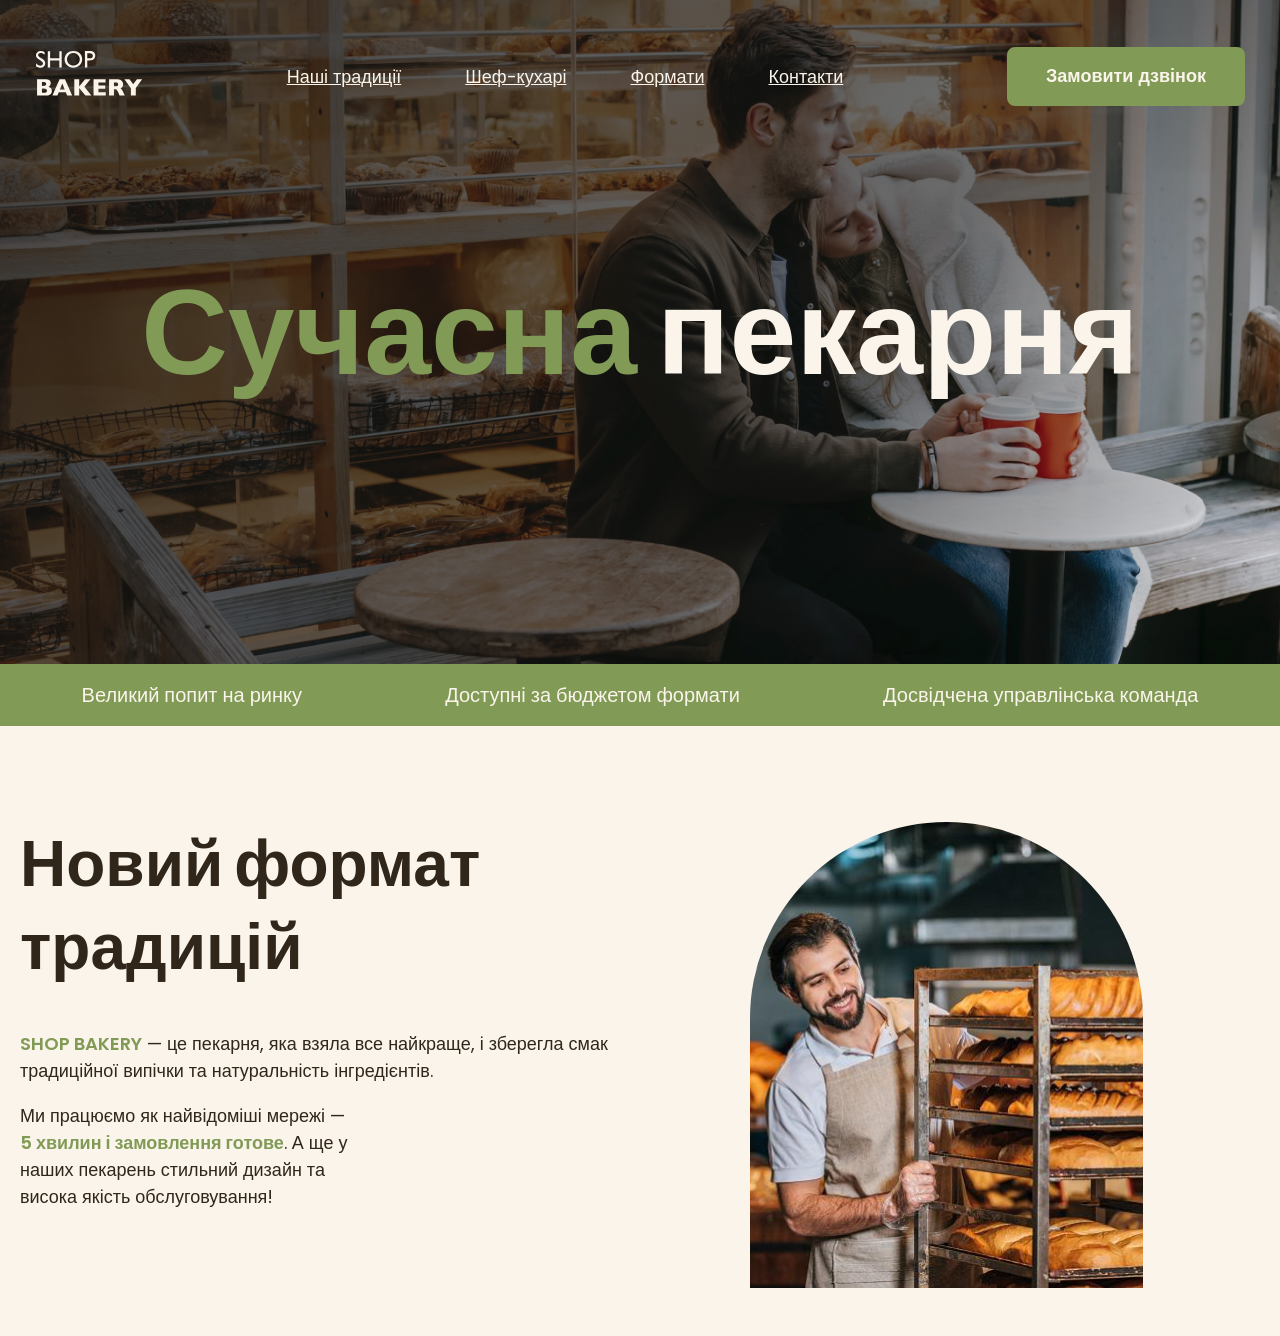
==== index.html @ 71a49ca6 "updated adaptation header, hero, advantages and traditions sections" ====
<!DOCTYPE html>
<html lang="uk">
<head>
    <meta charset="UTF-8">
    <meta name="viewport" content="width=device-width, initial-scale=1.0">
    <title>Bakery</title>
    <link rel="stylesheet" href="css/main.min.css">
</head>
<body>
    <header class="header" id="header">
        <div class="container">
            <div class="header__container">
                <nav class="header__nav">
                    <a href="/">
                        <img class="logo" src="images/logo.svg" alt="logo bakery">
                    </a>
                    <ul class="header__menu">
                        <li class="header-item"><a href="#tradition" class="link transition-all">Наші традиції</a></li>
                        <li class="header-item"><a href="#chef" class="link transition-all">Шеф-кухарі</a></li>
                        <li class="header-item"><a href="#format" class="link transition-all">Формати</a></li>
                        <li class="header-item"><a href="#contact" class="link transition-all">Контакти</a></li>
                    </ul>
                </nav>
                <button class="header__button button modal-btn-open transition-all" type="button">Замовити дзвінок</button>
                <button class="header__burger menu-btn-open" type="button">
                    <svg width="24" height="24">
                        <use href="./images/icons.svg#icon-menu"></use>
                    </svg>
                </button>
                <div class="mobile-menu">
                    <button class="mobile-menu__btn-close menu-btn-close" type="button"></button>
                    <a href="/"><img src="./images/logo-dark.svg" alt="logo bakery" class="mobile-menu__logo"></a>
                    <ul class="mobile-menu__list">
                        <li><a href="#tradition" class="mobile-menu__link">Наші традиції</a></li>
                        <li><a href="#chef" class="mobile-menu__link">Шеф-кухарі</a></li>
                        <li><a href="#format" class="mobile-menu__link">Формати</a></li>
                        <li><a href="#contact" class="mobile-menu__link">Контакти</a></li>
                    </ul>
                </div>
            </div>
        </div>
    </header>
    <main>
        <section class="hero" id="hero">
            <div class="container">
                <h1 class="hero__title"><span class="text-brand">Сучасна</span> пекарня</h1>
                 <button class="hero__button button modal-btn-open transition-all" type="button">Замовити дзвінок</button>
            </div>
        </section>
        <section class="advantages" id="advantage">
            <div class="container">
                <h2 class="visually-hidden">Наші переваги</h2>
                <ul class="advantages__list">
                    <li class="advantages__item">Великий попит на ринку</li>
                    <li class="advantages__item">Доступні за бюджетом формати</li>
                    <li class="advantages__item">Досвідчена управлінська команда</li>
                </ul>
            </div>
        </section>
        <section class="traditions section" id="tradition">
            <div class="container">
                <div class="traditions__container">
                    <div class="traditions__content">
                        <h2 class="section__title traditions__title">Новий формат традицій</h2>
                        <p class="traditions__text">
                            <span class="text-brand text-bold text-uppercase">shop bakery</span> — це пекарня, яка взяла все найкраще, 
                            і зберегла смак традиційної випічки та натуральність інгредієнтів.
                        </p>
                        <p class="traditions__text traditions__text--limit">
                            Ми працюємо як найвідоміші мережі — 
                            <span class="text-brand text-bold">5 хвилин і замовлення готове</span>. 
                            А ще у наших пекарень стильний дизайн 
                            та висока якість обслуговування!
                        </p>
                    </div>
                    <img class="traditions__images" src="/images/man-with-bread.jpg" alt="man with ready made bread">
                </div>
            </div>
        </section>
        <section class="chefs section display-none" id="chef">
            <div class="container">
                <h2 class="section__title chefs__title chefs__title--centered">Наші найкращі<br><span class="text-brand-dark"> шеф - кухарі</span></h2>
                <ul class="chefs__list">
                    <li class="chefs__item">
                        <article class="chef-card">
                            <img class="chef-card__images" src="/images/cook-woman.jpg" alt="female chef">
                            <div class="chef-card__content">
                                <h3 class="chef-card__title">Настя</h3>
                                <div class="chef-card__text">
                                    <p>Привіт, я Настя!</p>
                                    <p class="chef-card__text--limit-207">Вже 10 років, я свтілюю у життя цікаві та смачні ідеї.</p>
                                    <p class="chef-card__text--limit-176">Я випічу для вас найсмачніщі вироби!</p>
                                </div>
                            </div>
                        </article>
                    </li>
                    <li class="chefs__item">
                        <article class="chef-card">
                            <img class="chef-card__images" src="/images/cook-man.jpg" alt="male chef">
                            <div class="chef-card__content">
                                <h3 class="chef-card__title">Влад</h3>
                                <div class="chef-card__text">
                                    <p>Привіт, я Влад!</p>
                                    <p class="chef-card__text--limit-320">
                                        Мій кодитерський стаж вже 18 років.
                                        SHOP BEKERY - це наша любов,
                                        з якою ми ділимось кожен раз з Вами через нашу випічку!
                                    </class=>
                                    <p class="chef-card__text--limit-320">Я зроблю для вас унікальну начинку на будь який смак!</p>
                                </div>
                            </div>
                        </article>
                    </li>
                </ul>
            </div>
        </section>
        <section class="formats section display-none" id="format">
            <div class="container">
                <h2 class="section__title formats__title section__title--centered">Формати</h2>
                <div class="formats__container">
                    <button class="carousel-button" type="button">
                        <svg width="16" height="16">
                            <use href="./images/icons.svg#icon-arrow"></use>
                        </svg>
                    </button>
                    <ul class="formats__list">
                            <li class="formats__item">
                            <article class="format-card">
                                <img class="format-card__images" src="./images/walrus.jpg" alt="Walrus">
                                <h3 lang="en" class="format-card__title">Walrus</h3>
                                <div class="format-card__text">
                                    <p>Площа: до 120 м2</p>
                                    <p>Меню: розширене меню</p>
                                    <p>Штат: 2 продавці-касири, 2 пекарі, 2</p>
                                    <p>помічники пекаря, 2 офіціанти-різнороби</p>
                                    <p>Посадкові місця: є</p>
                                </div>
                            </article>
                            </li>
                            <li class="formats__item">
                            <article class="format-card">
                                <img class="format-card__images" src="./images/horseshoe.jpg" alt="horseshoe">
                                <h3 lang="en" class="format-card__title">Horseshoe</h3>
                                <div class="format-card__text">
                                    <p>Площа: до 25 м2</p>
                                    <p>Меню: найпопулярніші позиції меню</p>
                                    <p>Штат: 2 продавці-касири, 2 пекарі, 1</p>
                                    <p>помічник пекаря</p>
                                    <p>Посадкові місця: відсутні</p>
                                </div>
                            </article>
                            </li>
                            <li class="formats__item">
                            <article class="format-card">
                                <img class="format-card__images" src="./images/handlebar.jpg" alt="handlebar">
                                <h3 lang="en" class="format-card__title">Handlebar</h3>
                                <div class="format-card__text">
                                    <p>Площа: до 15 м2</p>
                                    <p>Меню: найпопулярніші позиції меню</p>
                                    <p>Штат: 1 продавець, 1 пекар,</p>
                                    <p>1 помічник пекаря</p>
                                    <p>Посадкові місця: відсутні</p>
                                </div>
                            </article>
                            </li>
                    </ul>
                    <button class="carousel-button rotated" type="button">
                        <svg width="16" height="16">
                            <use href="./images/icons.svg#icon-arrow"></use>
                        </svg>
                    </button>
                </div>
            </div>
        </section>
        <section class="contact section display-none" id="contact">
            <div class="container">
                <div class="contact__container">
                    <div class="contact__form">
                        <h2 class="contact__title section__title">Приєднуйся до мережі пекарень</h2>
                        <p class="contact__text">Заповни форму, щоб ми звʼязались з тобою!</p>
                        <form action="" name="contact-form" outocomplete="off" novalidate>
                           <div class="contact__form-field input">
                                <label class="input__label visually-hidden" for="user-name"></label>
                                <input 
                                    class="input__control" 
                                    name="user-name" 
                                    id="user-name" 
                                    type="text" 
                                    placeholder="Імʼя" 
                                    required>
                           </div>
                           <div class="contact__form-field input">
                                <label class="input__label visually-hidden" for="user-email"></label>
                                <input 
                                    class="input__control" 
                                    name="user-tel" 
                                    id="user-tel" 
                                    type="tel" 
                                    placeholder="Телефон" 
                                    required>
                           </div>
                           <div class="contact__form-field input">
                                <label class="input__label visually-hidden" for="user-tel"></label>
                                <input 
                                    class="input__control" 
                                    name="user-mail" 
                                    id="user-email" 
                                    type="mail" 
                                    placeholder="Електронна пошта" 
                                    required>
                           </div>
                    
                            <button class="contact__button button__call button is-hidden" type="submit">Замовити дзвінок</button>
                            <p class="privacy">Натискаючи на кнопку я погоджуюсь
                            <a class="privacy__link" href="#">з політикою конфіденційності</a>
                            </p>
                        </form>
                    </div>
                    <iframe class="contact__map" 
                        src="https://www.google.com/maps/embed?pb=!1m18!1m12!1m3!1d2540.1634470361028!2d30.488698375993255!3d50.456680986915956!&#10;
                        2m3!1f0!2f0!3f0!3m2!1i1024!2i768!4f13.1!3m3!1m2!1s0x40d4ce637c006b2d%3A0xaf86385f19996ff0!2z0YPQuy4g0KHQtdGH0LXQstGL0YUg0KHRgtGA&#10;                            0LXQu9GM0YbQvtCyLCA1NCwg0JrQuNC10LIsINCj0LrRgNCw0LjQvdCwLCAwMjAwMA!5e0!3m2!1sru!2scz!4v1732289102169!5m2!1sru!2scz" width="603" height="595" allowfullscreen="" loading="lazy" eferrerpolicy="no-referrer-when-downgrade">
                    </iframe>
                </div>
            </div>
        </section>
    </main>
    <footer class="footer display-none" id="footer">
        <div class="container">
            <div class="footer-container">
                <nav class="footer-nav">
                <div class="footer-logo">
                    <a href="#"><img src="/images/logo.svg" alt="logo"></a>
                </div>
                <ul class="footer-menu">
                    <li><a class="link transition-all" href="#tradition">Наші традиції</a></li>
                    <li><a class="link transition-all" href="#chef">Шеф-кухарі</a></li>
                    <li><a class="link transition-all" href="#format">Формати</a></li>
                    <li><a class="link transition-all" href="#contact">Контакти</a></li>
                </ul>
                </nav>
                <address class="footer-address">
                    <ul class="address-list">
                    <li><a class="address-link" href="tel:+380960000007">+ 38 (096) 000 00 07</a></li>
                    <li><a class="address-link" href="mailto:shopbakery@gmail.com">shopbakery@gmail.com</a></li>
                    <li>
                        <a class="address-link" href="https://maps.app.goo.gl/YJ62x6ACTYLmqpKA8" target="_blank"> 
                            Україна, м. Київ, вул. Січових Стрільців 54
                        </a>
                    </li>
                    <div class="address-social">
                        <li>
                            <a href="#">
                                <svg class="social-icon transition-all" width="32" height="32">
                                    <use href="./images/icons.svg#icon-facebook"></use>
                                </svg>
                            </a>
                        </li>
                        <li>
                            <a href="#">
                                <svg class="social-icon transition-all" width="32" height="32">
                                    <use href="./images/icons.svg#icon-instagram"></use>
                                </svg>
                            </a>
                        </li>
                    </div>
                    </ul>
                    <div class="address-info">
                        <a class="address-link" href="#" target="_blank">Політика конфіденційності</a>
                        <p class="address-copyright">© 2022 Дані захищені</p>
                    </div>
                </address>
            </div>
        </div>
    </footer>
    <div class="backdrop is-hidden" id="backdrop" >
        <div class="modal">
            <button class="modal__btn-close" id="modal-btn-close" type="button"></button>
            <h2 class="modal__title section__title">Замовити дзвінок</h2>
            <p class="modal__text">Залишіть заявку та наш спеціаліст зв'яжеться з Вами!</p>
            <form action="" name="modal-form" outocomplete="off" novalidate>
                <div class="modal__form-fiald input">
                    <label class="input__label visually-hidden" for="user-name"></label>
                        <input 
                            class="input__control" 
                            name="user-name" 
                            id="user-name" 
                            type="text" 
                            placeholder="Імʼя" 
                            required>
                </div>
                <div class="modal__form-fiald input">
                    <label class="input__label visually-hidden" for="user-email"></label>
                        <input 
                            class="input__control" 
                            name="user-tel" 
                            id="user-tel" 
                            type="tel" 
                            placeholder="Телефон" 
                            required>
                </div>
                <div class="modal__form-fiald input">
                    <label class="input__label visually-hidden" for="user-tel"></label>
                        <input 
                            class="input__control" 
                            name="user-mail" 
                            id="user-email" 
                            type="mail" 
                            placeholder="Електронна пошта" 
                            required>
                </div>
                <button class=" modal__button button__call button" type="submit">Замовити дзвінок</button>
                <p class="privacy">Натискаючи на кнопку я погоджуюсь
                <a class="privacy__link" href="#">з політикою конфіденційності</a>
                </p>
            </form>
        </div>
    </div>
    <script src="./js/modal.js"></script>
    <script src="./js/mobil-menu.js"></script>
</body>
</html>
---- css/main.min.css ----
@font-face{font-display:swap;font-family:"Poppins";font-style:normal;font-weight:300;src:url("../fonts/poppins-300.woff2") format("woff2"),url("../fonts/poppins-300.woff") format("woff")}@font-face{font-display:swap;font-family:"Poppins";font-style:normal;font-weight:400;src:url("../fonts/poppins-400.woff2") format("woff2"),url("../fonts/poppins-400.woff") format("woff")}@font-face{font-display:swap;font-family:"Poppins";font-style:normal;font-weight:600;src:url("../fonts/poppins-600.woff2") format("woff2"),url("../fonts/poppins-600.woff") format("woff")}@font-face{font-display:swap;font-family:"Poppins";font-style:normal;font-weight:900;src:url("../fonts/poppins-900.woff2") format("woff2"),url("../fonts/poppins-900.woff") format("woff")}:root{--color-primary-dark: #31261A;--color-primary-light: #FAF4EA;--color-secodary-line: #CFCFBC;--color-secondary-light: #A18268;--color-brand-dark: #465929;--color-brand-light: #819B57}.display-none{display:none}body{background:var(--color-primary-light);color:var(--color-primary-dark);font-family:"Poppins",sans-serif;font-size:16px;font-weight:300;line-height:1.5;margin:0}.scroll-block{overflow:hidden}*,*::after,*::before{box-sizing:border-box}.container{max-width:1270px;padding:0 15px;margin:0 auto}h1,h2,h3,h4,h5,h6,ul,p{padding:0;margin-top:0}ul{margin-bottom:0;list-style-type:none}a{color:var(--color-primary-dark);display:inline-block}address{font-style:normal}@media screen and (min-width: 1280px){body{font-size:18px;font-weight:400}}.text-brand{color:var(--color-brand-light)}.text-brand-dark{color:var(--color-brand-dark)}.text-bold{font-weight:600}.text-uppercase{text-transform:uppercase}.visually-hidden{position:absolute;left:-10000px;top:auto;width:1px;height:1px;overflow:hidden}.rotated{transform:rotate(180deg)}.transition-all{transition:all .3s}.scroll-block{overflow:hidden}.section{padding:40px 0}.section__title{font-size:32px;font-weight:600;line-height:1.3}.section__title--centered{text-align:center}@media screen and (min-width: 1280px){.section{padding:48px 0}.section__title{font-size:64px;font-weight:900;line-height:1.3}}.header{padding-top:16px;width:100%;position:absolute;top:0;left:0}.header__container{display:flex;align-items:center;gap:20px;padding:15px}.header__nav{display:flex;align-items:center;flex-grow:1}.header__menu{display:none}.header__button{display:none}.header__burger{padding:0;width:24px;height:24px;border:none;background:rgba(0,0,0,0);fill:var(--color-primary-light)}@media screen and (min-width: 768px){.header{padding-top:32px}.header__menu{display:flex;flex-grow:1;gap:64px;justify-content:center}.header__burger{display:none}}@media screen and (min-width: 1280px){.header__button{display:block}.header__burger{display:none}}.hero{background:linear-gradient(127deg, rgba(18, 18, 17, 0.78) 0%, rgba(18, 18, 17, 0.6) 63.89%, rgba(18, 18, 17, 0) 100%),url("../images/bg-hero.jpg");background-position:center top;background-repeat:no-repeat;background-size:cover;padding:160px 0 48px 0}.hero__title{color:var(--color-primary-light);font-size:67px;font-weight:900;line-height:1;text-align:center;margin-bottom:0}.hero__button{display:block;margin:48px auto auto}@media screen and (min-width: 1280px){.hero{padding:272px 0}.hero__title{font-size:120px}.hero__button{display:none}}.advantages{padding:16px 0}.advantages__list{padding:24px 40px;background-color:var(--color-secodary-line);border-radius:24px;display:flex;flex-direction:column;gap:16px}.advantages__item{font-size:14px}@media screen and (min-width: 1280px){.advantages{background-color:var(--color-brand-light)}.advantages__list{padding:0;margin-bottom:0;border-radius:0;background-color:rgba(0,0,0,0);color:var(--color-primary-light);flex-direction:row;justify-content:space-around;gap:20px}.advantages__item{font-size:20px;font-weight:300}}.traditions__container{display:flex;gap:20px}.traditions__content{max-width:710px}.traditions__title{margin-bottom:42px}.traditions__images{display:none}@media screen and (min-width: 768px){.traditions{padding-top:96px}.traditions__text{max-width:600px}.traditions__text--limit{max-width:340px}.traditions__images{display:block;border-radius:400px 400px 0 0}}.chefs__title{position:relative;margin:0 auto 80px}.chefs__title--centered{text-align:center}.chefs__title::before,.chefs__title::after{content:"";width:352px;border:2px solid var(--color-secodary-line);position:absolute;bottom:23px}.chefs__title::before{left:0}.chefs__title::after{right:0}.chefs__list{display:flex;flex-wrap:wrap;gap:50px 30px}.chefs__item{flex-basis:calc((100% - 30px)/2)}.formats__title{margin-bottom:80px}.formats__container{display:flex;justify-content:center;align-items:center;gap:32px}.formats__list{margin-bottom:0;display:flex;flex-wrap:wrap;gap:20px}.formats__item{flex-basis:calc((100% - 40px)/3)}.contact{padding-bottom:96px}.contact__container{display:flex;justify-content:space-between;gap:32px}.contact__title{width:94%;margin-bottom:16px}.contact__text{margin-bottom:42px}.contact__form-field{margin-bottom:24px}.contact__button{margin:0 auto 16px}.contact__map{flex-shrink:0}.footer{padding:32px 0;background:url("../images/bg-footer.png");background-color:var(--color-primary-dark);background-position:center top;background-repeat:no-repeat;background-size:cover;position:relative}.footer::before,.footer::after{background-repeat:no-repeat;background-size:cover;content:"";position:absolute;bottom:0}.footer::before{background-image:url("../images/decor_footer_bread-left.png");width:180px;height:120px}.footer::after{background-image:url("../images/decor_footer_bread-right.png");width:380px;height:190px;right:0}.footer-container{display:flex;gap:20px}.footer-nav,.footer-address{display:flex;flex-basis:50%;gap:20px}.footer-logo,.footer-menu,.address-list{flex-grow:1}.address-social{padding-top:16px;display:flex;gap:22px}.address-link{color:var(--color-primary-light);font-size:16px;font-weight:300;text-decoration:none}.social-link:hover{color:var(--color-brand-light)}.social-icon{fill:var(--color-primary-light)}.social-icon:hover{fill:var(--color-brand-light)}.address-copyright{color:#a18268;font-size:14px}.mobile-menu{width:100%;height:100%;position:fixed;top:0;left:0;background-color:var(--color-primary-light);transform:translateX(-100%);transition:transform .3s}.mobile-menu__logo{margin:16px 0 32px 24px}.mobile-menu__btn-close{background:rgba(0,0,0,0);border:none;width:24px;height:24px;position:absolute;top:16px;right:24px}.mobile-menu__btn-close::before,.mobile-menu__btn-close::after{position:absolute;top:40%;right:0;content:"";width:24px;height:2px;background:var(--color-primary-dark)}.mobile-menu__btn-close::before{transform:rotate(45deg)}.mobile-menu__btn-close::after{transform:rotate(-45deg)}.mobile-menu.is-open{transform:translateX(0)}.mobile-menu__list{margin-left:24px;display:flex;flex-direction:column;gap:16px}.backdrop{padding:15px 0;position:fixed;top:0;left:0;right:0;bottom:0;background-color:rgba(0,0,0,.5);display:flex;align-items:center;justify-content:center;transition:opacity .3s,visibility .3s}.backdrop.is-hidden{opacity:0;visibility:hidden;pointer-events:none}.modal{padding:128px;width:100%;max-width:880px;height:100%;max-height:880px;background-color:var(--color-primary-light);border-radius:32px;overflow-y:auto;position:relative}.modal__title{margin-bottom:8px;text-align:center}.modal__text{margin-bottom:72px;text-align:center}.modal__form-fiald{margin-bottom:32px}.modal__button{display:block;margin:24px auto}.modal__btn-close{cursor:pointer;width:24px;height:24px;background:rgba(0,0,0,0);border:none;position:absolute;top:6%;left:90%}.modal__btn-close::before,.modal__btn-close::after{position:absolute;top:40%;right:0;content:"";width:24px;height:2px;background:var(--color-primary-dark)}.modal__btn-close::before{transform:rotate(45deg)}.modal__btn-close::after{transform:rotate(-45deg)}.privacy{margin:0 auto;max-width:220px;font-size:12px;text-align:center;font-weight:500}.privacy__link{color:var(--color-brand-dark);text-underline-offset:2px}.link{color:var(--color-primary-light);line-height:1.5;cursor:pointer}.link:hover{color:var(--color-brand-light)}.button{width:238px;height:59px;background:var(--color-brand-light);color:var(--color-primary-light);font-size:18px;font-weight:600;border:2px solid var(--color-brand-light);border-radius:8px;cursor:pointer}.button:hover{background:rgba(0,0,0,0)}.button__call:hover{color:var(--color-brand-light)}.input{position:relative}.input__label{position:absolute;top:16px;left:42px;color:var(--color-secondary-light);font-size:16px;line-height:1.17}.input__control{padding:16px 42px;width:100%;border:1px solid var(--color-secondary-light);background:rgba(0,0,0,0);border-radius:8px}.input__control:focus{border-color:var(--color-brand-light);outline:none}.input__control::-moz-placeholder{color:var(--color-secondary-light);font-size:16px;line-height:1.17}.input__control::placeholder{color:var(--color-secondary-light);font-size:16px;line-height:1.17}.input__control:focus::-moz-placeholder{color:var(--color-brand-dark)}.input__control:focus::placeholder{color:var(--color-brand-dark)}.chef-card{display:flex;justify-items:center;gap:30px}.chef-card__images{border-radius:4px 4px 4px 200px;box-shadow:-16px 16px 0 var(--color-primary-light),-16px 16px 2px var(--color-secondary-light)}.chef-card__title{margin-bottom:16px;font-size:40px;font-weight:600}.chef-card__text{margin-bottom:24px}.chef-card__text--limit-176{max-width:176px}.chef-card__text--limit-207{max-width:207px}.chef-card__text--limit-320{max-width:320px}.chef-card__text:last-child{margin-bottom:0}.format-card{position:relative;display:flex;flex-direction:column;justify-content:flex-end;min-width:349px;min-height:444px;padding:24px;background-image:linear-gradient(180deg, rgba(49, 38, 26, 0) 55.21%, rgba(49, 38, 26, 0.71) 72.92%, var(--color-primary-dark) 100%);border-radius:16px;overflow:hidden}.format-card__images{position:absolute;z-index:-1;top:0;left:0;width:100%;height:100%}.format-card__title{font-size:24px;font-weight:600;color:var(--color-primary-light)}.format-card__text{font-size:14px;font-weight:300;color:var(--color-primary-light)}.carousel-button{padding:0;display:flex;align-items:center;justify-content:center;flex-shrink:0;width:44px;height:44px;fill:var(--color-primary-dark);background:rgba(0,0,0,0);border-radius:50%;border:1px solid var(--color-primary-dark);cursor:pointer}.carousel-button:hover{background:var(--color-primary-dark);fill:var(--color-primary-light)}/*# sourceMappingURL=main.min.css.map */
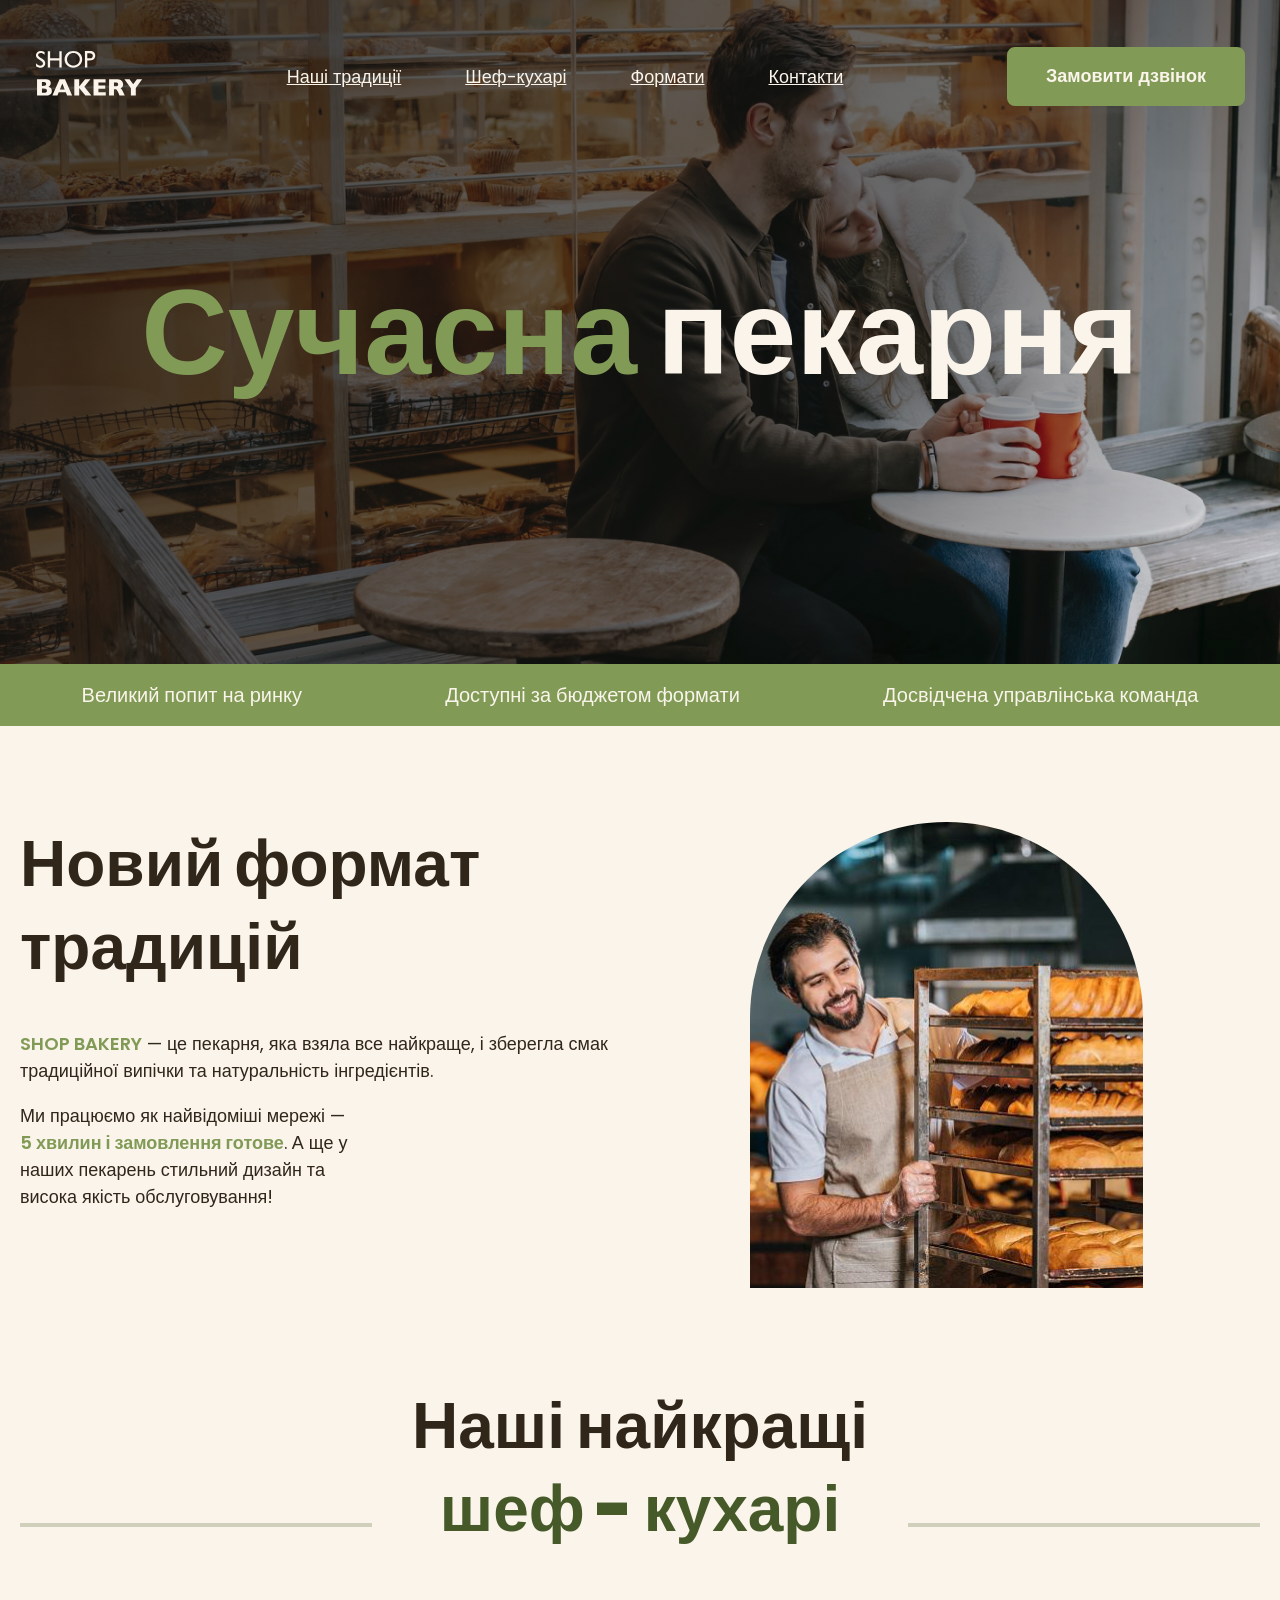
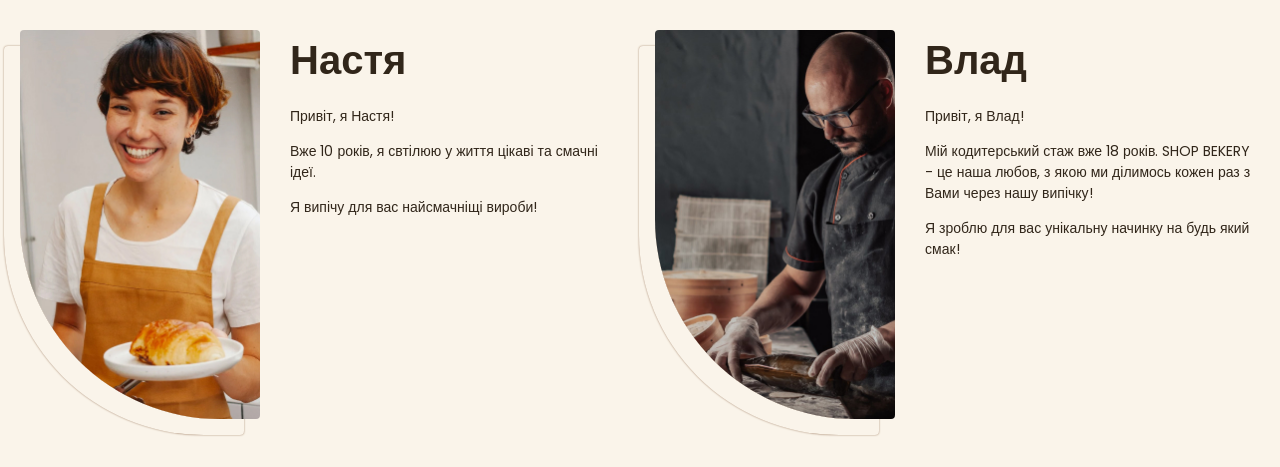
==== commit 90d3b8df: "adaptation section chef" ====
--- a/index.html
+++ b/index.html
@@ -77,7 +77,7 @@
                 </div>
             </div>
         </section>
-        <section class="chefs section display-none" id="chef">
+        <section class="chefs section" id="chef">
             <div class="container">
                 <h2 class="section__title chefs__title chefs__title--centered">Наші найкращі<br><span class="text-brand-dark"> шеф - кухарі</span></h2>
                 <ul class="chefs__list">
--- a/css/main.min.css
+++ b/css/main.min.css
@@ -1 +1 @@
-@font-face{font-display:swap;font-family:"Poppins";font-style:normal;font-weight:300;src:url("../fonts/poppins-300.woff2") format("woff2"),url("../fonts/poppins-300.woff") format("woff")}@font-face{font-display:swap;font-family:"Poppins";font-style:normal;font-weight:400;src:url("../fonts/poppins-400.woff2") format("woff2"),url("../fonts/poppins-400.woff") format("woff")}@font-face{font-display:swap;font-family:"Poppins";font-style:normal;font-weight:600;src:url("../fonts/poppins-600.woff2") format("woff2"),url("../fonts/poppins-600.woff") format("woff")}@font-face{font-display:swap;font-family:"Poppins";font-style:normal;font-weight:900;src:url("../fonts/poppins-900.woff2") format("woff2"),url("../fonts/poppins-900.woff") format("woff")}:root{--color-primary-dark: #31261A;--color-primary-light: #FAF4EA;--color-secodary-line: #CFCFBC;--color-secondary-light: #A18268;--color-brand-dark: #465929;--color-brand-light: #819B57}.display-none{display:none}body{background:var(--color-primary-light);color:var(--color-primary-dark);font-family:"Poppins",sans-serif;font-size:16px;font-weight:300;line-height:1.5;margin:0}.scroll-block{overflow:hidden}*,*::after,*::before{box-sizing:border-box}.container{max-width:1270px;padding:0 15px;margin:0 auto}h1,h2,h3,h4,h5,h6,ul,p{padding:0;margin-top:0}ul{margin-bottom:0;list-style-type:none}a{color:var(--color-primary-dark);display:inline-block}address{font-style:normal}@media screen and (min-width: 1280px){body{font-size:18px;font-weight:400}}.text-brand{color:var(--color-brand-light)}.text-brand-dark{color:var(--color-brand-dark)}.text-bold{font-weight:600}.text-uppercase{text-transform:uppercase}.visually-hidden{position:absolute;left:-10000px;top:auto;width:1px;height:1px;overflow:hidden}.rotated{transform:rotate(180deg)}.transition-all{transition:all .3s}.scroll-block{overflow:hidden}.section{padding:40px 0}.section__title{font-size:32px;font-weight:600;line-height:1.3}.section__title--centered{text-align:center}@media screen and (min-width: 1280px){.section{padding:48px 0}.section__title{font-size:64px;font-weight:900;line-height:1.3}}.header{padding-top:16px;width:100%;position:absolute;top:0;left:0}.header__container{display:flex;align-items:center;gap:20px;padding:15px}.header__nav{display:flex;align-items:center;flex-grow:1}.header__menu{display:none}.header__button{display:none}.header__burger{padding:0;width:24px;height:24px;border:none;background:rgba(0,0,0,0);fill:var(--color-primary-light)}@media screen and (min-width: 768px){.header{padding-top:32px}.header__menu{display:flex;flex-grow:1;gap:64px;justify-content:center}.header__burger{display:none}}@media screen and (min-width: 1280px){.header__button{display:block}.header__burger{display:none}}.hero{background:linear-gradient(127deg, rgba(18, 18, 17, 0.78) 0%, rgba(18, 18, 17, 0.6) 63.89%, rgba(18, 18, 17, 0) 100%),url("../images/bg-hero.jpg");background-position:center top;background-repeat:no-repeat;background-size:cover;padding:160px 0 48px 0}.hero__title{color:var(--color-primary-light);font-size:67px;font-weight:900;line-height:1;text-align:center;margin-bottom:0}.hero__button{display:block;margin:48px auto auto}@media screen and (min-width: 1280px){.hero{padding:272px 0}.hero__title{font-size:120px}.hero__button{display:none}}.advantages{padding:16px 0}.advantages__list{padding:24px 40px;background-color:var(--color-secodary-line);border-radius:24px;display:flex;flex-direction:column;gap:16px}.advantages__item{font-size:14px}@media screen and (min-width: 1280px){.advantages{background-color:var(--color-brand-light)}.advantages__list{padding:0;margin-bottom:0;border-radius:0;background-color:rgba(0,0,0,0);color:var(--color-primary-light);flex-direction:row;justify-content:space-around;gap:20px}.advantages__item{font-size:20px;font-weight:300}}.traditions__container{display:flex;gap:20px}.traditions__content{max-width:710px}.traditions__title{margin-bottom:42px}.traditions__images{display:none}@media screen and (min-width: 768px){.traditions{padding-top:96px}.traditions__text{max-width:600px}.traditions__text--limit{max-width:340px}.traditions__images{display:block;border-radius:400px 400px 0 0}}.chefs__title{position:relative;margin:0 auto 80px}.chefs__title--centered{text-align:center}.chefs__title::before,.chefs__title::after{content:"";width:352px;border:2px solid var(--color-secodary-line);position:absolute;bottom:23px}.chefs__title::before{left:0}.chefs__title::after{right:0}.chefs__list{display:flex;flex-wrap:wrap;gap:50px 30px}.chefs__item{flex-basis:calc((100% - 30px)/2)}.formats__title{margin-bottom:80px}.formats__container{display:flex;justify-content:center;align-items:center;gap:32px}.formats__list{margin-bottom:0;display:flex;flex-wrap:wrap;gap:20px}.formats__item{flex-basis:calc((100% - 40px)/3)}.contact{padding-bottom:96px}.contact__container{display:flex;justify-content:space-between;gap:32px}.contact__title{width:94%;margin-bottom:16px}.contact__text{margin-bottom:42px}.contact__form-field{margin-bottom:24px}.contact__button{margin:0 auto 16px}.contact__map{flex-shrink:0}.footer{padding:32px 0;background:url("../images/bg-footer.png");background-color:var(--color-primary-dark);background-position:center top;background-repeat:no-repeat;background-size:cover;position:relative}.footer::before,.footer::after{background-repeat:no-repeat;background-size:cover;content:"";position:absolute;bottom:0}.footer::before{background-image:url("../images/decor_footer_bread-left.png");width:180px;height:120px}.footer::after{background-image:url("../images/decor_footer_bread-right.png");width:380px;height:190px;right:0}.footer-container{display:flex;gap:20px}.footer-nav,.footer-address{display:flex;flex-basis:50%;gap:20px}.footer-logo,.footer-menu,.address-list{flex-grow:1}.address-social{padding-top:16px;display:flex;gap:22px}.address-link{color:var(--color-primary-light);font-size:16px;font-weight:300;text-decoration:none}.social-link:hover{color:var(--color-brand-light)}.social-icon{fill:var(--color-primary-light)}.social-icon:hover{fill:var(--color-brand-light)}.address-copyright{color:#a18268;font-size:14px}.mobile-menu{width:100%;height:100%;position:fixed;top:0;left:0;background-color:var(--color-primary-light);transform:translateX(-100%);transition:transform .3s}.mobile-menu__logo{margin:16px 0 32px 24px}.mobile-menu__btn-close{background:rgba(0,0,0,0);border:none;width:24px;height:24px;position:absolute;top:16px;right:24px}.mobile-menu__btn-close::before,.mobile-menu__btn-close::after{position:absolute;top:40%;right:0;content:"";width:24px;height:2px;background:var(--color-primary-dark)}.mobile-menu__btn-close::before{transform:rotate(45deg)}.mobile-menu__btn-close::after{transform:rotate(-45deg)}.mobile-menu.is-open{transform:translateX(0)}.mobile-menu__list{margin-left:24px;display:flex;flex-direction:column;gap:16px}.backdrop{padding:15px 0;position:fixed;top:0;left:0;right:0;bottom:0;background-color:rgba(0,0,0,.5);display:flex;align-items:center;justify-content:center;transition:opacity .3s,visibility .3s}.backdrop.is-hidden{opacity:0;visibility:hidden;pointer-events:none}.modal{padding:128px;width:100%;max-width:880px;height:100%;max-height:880px;background-color:var(--color-primary-light);border-radius:32px;overflow-y:auto;position:relative}.modal__title{margin-bottom:8px;text-align:center}.modal__text{margin-bottom:72px;text-align:center}.modal__form-fiald{margin-bottom:32px}.modal__button{display:block;margin:24px auto}.modal__btn-close{cursor:pointer;width:24px;height:24px;background:rgba(0,0,0,0);border:none;position:absolute;top:6%;left:90%}.modal__btn-close::before,.modal__btn-close::after{position:absolute;top:40%;right:0;content:"";width:24px;height:2px;background:var(--color-primary-dark)}.modal__btn-close::before{transform:rotate(45deg)}.modal__btn-close::after{transform:rotate(-45deg)}.privacy{margin:0 auto;max-width:220px;font-size:12px;text-align:center;font-weight:500}.privacy__link{color:var(--color-brand-dark);text-underline-offset:2px}.link{color:var(--color-primary-light);line-height:1.5;cursor:pointer}.link:hover{color:var(--color-brand-light)}.button{width:238px;height:59px;background:var(--color-brand-light);color:var(--color-primary-light);font-size:18px;font-weight:600;border:2px solid var(--color-brand-light);border-radius:8px;cursor:pointer}.button:hover{background:rgba(0,0,0,0)}.button__call:hover{color:var(--color-brand-light)}.input{position:relative}.input__label{position:absolute;top:16px;left:42px;color:var(--color-secondary-light);font-size:16px;line-height:1.17}.input__control{padding:16px 42px;width:100%;border:1px solid var(--color-secondary-light);background:rgba(0,0,0,0);border-radius:8px}.input__control:focus{border-color:var(--color-brand-light);outline:none}.input__control::-moz-placeholder{color:var(--color-secondary-light);font-size:16px;line-height:1.17}.input__control::placeholder{color:var(--color-secondary-light);font-size:16px;line-height:1.17}.input__control:focus::-moz-placeholder{color:var(--color-brand-dark)}.input__control:focus::placeholder{color:var(--color-brand-dark)}.chef-card{display:flex;justify-items:center;gap:30px}.chef-card__images{border-radius:4px 4px 4px 200px;box-shadow:-16px 16px 0 var(--color-primary-light),-16px 16px 2px var(--color-secondary-light)}.chef-card__title{margin-bottom:16px;font-size:40px;font-weight:600}.chef-card__text{margin-bottom:24px}.chef-card__text--limit-176{max-width:176px}.chef-card__text--limit-207{max-width:207px}.chef-card__text--limit-320{max-width:320px}.chef-card__text:last-child{margin-bottom:0}.format-card{position:relative;display:flex;flex-direction:column;justify-content:flex-end;min-width:349px;min-height:444px;padding:24px;background-image:linear-gradient(180deg, rgba(49, 38, 26, 0) 55.21%, rgba(49, 38, 26, 0.71) 72.92%, var(--color-primary-dark) 100%);border-radius:16px;overflow:hidden}.format-card__images{position:absolute;z-index:-1;top:0;left:0;width:100%;height:100%}.format-card__title{font-size:24px;font-weight:600;color:var(--color-primary-light)}.format-card__text{font-size:14px;font-weight:300;color:var(--color-primary-light)}.carousel-button{padding:0;display:flex;align-items:center;justify-content:center;flex-shrink:0;width:44px;height:44px;fill:var(--color-primary-dark);background:rgba(0,0,0,0);border-radius:50%;border:1px solid var(--color-primary-dark);cursor:pointer}.carousel-button:hover{background:var(--color-primary-dark);fill:var(--color-primary-light)}/*# sourceMappingURL=main.min.css.map */+@font-face{font-display:swap;font-family:"Poppins";font-style:normal;font-weight:300;src:url("../fonts/poppins-300.woff2") format("woff2"),url("../fonts/poppins-300.woff") format("woff")}@font-face{font-display:swap;font-family:"Poppins";font-style:normal;font-weight:400;src:url("../fonts/poppins-400.woff2") format("woff2"),url("../fonts/poppins-400.woff") format("woff")}@font-face{font-display:swap;font-family:"Poppins";font-style:normal;font-weight:600;src:url("../fonts/poppins-600.woff2") format("woff2"),url("../fonts/poppins-600.woff") format("woff")}@font-face{font-display:swap;font-family:"Poppins";font-style:normal;font-weight:900;src:url("../fonts/poppins-900.woff2") format("woff2"),url("../fonts/poppins-900.woff") format("woff")}:root{--color-primary-dark: #31261A;--color-primary-light: #FAF4EA;--color-secodary-line: #CFCFBC;--color-secondary-light: #A18268;--color-brand-dark: #465929;--color-brand-light: #819B57}.display-none{display:none}body{background:var(--color-primary-light);color:var(--color-primary-dark);font-family:"Poppins",sans-serif;font-size:16px;font-weight:300;line-height:1.5;margin:0}.scroll-block{overflow:hidden}*,*::after,*::before{box-sizing:border-box}.container{max-width:1270px;padding:0 15px;margin:0 auto}h1,h2,h3,h4,h5,h6,ul,p{padding:0;margin-top:0}ul{margin-bottom:0;list-style-type:none}a{color:var(--color-primary-dark);display:inline-block}address{font-style:normal}@media screen and (min-width: 1280px){body{font-size:18px;font-weight:400}}.text-brand{color:var(--color-brand-light)}.text-brand-dark{color:var(--color-brand-dark)}.text-bold{font-weight:600}.text-uppercase{text-transform:uppercase}.visually-hidden{position:absolute;left:-10000px;top:auto;width:1px;height:1px;overflow:hidden}.rotated{transform:rotate(180deg)}.transition-all{transition:all .3s}.scroll-block{overflow:hidden}.section{padding:40px 0}.section__title{font-size:32px;font-weight:600;line-height:1.3}.section__title--centered{text-align:center}@media screen and (min-width: 1280px){.section{padding:48px 0}.section__title{font-size:64px;font-weight:900;line-height:1.3}}.header{padding-top:16px;width:100%;position:absolute;top:0;left:0}.header__container{display:flex;align-items:center;gap:20px;padding:15px}.header__nav{display:flex;align-items:center;flex-grow:1}.header__menu{display:none}.header__button{display:none}.header__burger{padding:0;width:24px;height:24px;border:none;background:rgba(0,0,0,0);fill:var(--color-primary-light)}@media screen and (min-width: 768px){.header{padding-top:32px}.header__menu{display:flex;flex-grow:1;gap:64px;justify-content:center}.header__burger{display:none}}@media screen and (min-width: 1280px){.header__button{display:block}.header__burger{display:none}}.hero{background:linear-gradient(127deg, rgba(18, 18, 17, 0.78) 0%, rgba(18, 18, 17, 0.6) 63.89%, rgba(18, 18, 17, 0) 100%),url("../images/bg-hero.jpg");background-position:center top;background-repeat:no-repeat;background-size:cover;padding:160px 0 48px 0}.hero__title{color:var(--color-primary-light);font-size:67px;font-weight:900;line-height:1;text-align:center;margin-bottom:0}.hero__button{display:block;margin:48px auto auto}@media screen and (min-width: 1280px){.hero{padding:272px 0}.hero__title{font-size:120px}.hero__button{display:none}}.advantages{padding:16px 0}.advantages__list{padding:24px 40px;background-color:var(--color-secodary-line);border-radius:24px;display:flex;flex-direction:column;gap:16px}.advantages__item{font-size:14px}@media screen and (min-width: 1280px){.advantages{background-color:var(--color-brand-light)}.advantages__list{padding:0;margin-bottom:0;border-radius:0;background-color:rgba(0,0,0,0);color:var(--color-primary-light);flex-direction:row;justify-content:space-around;gap:20px}.advantages__item{font-size:20px;font-weight:300}}.traditions{padding-top:40px}.traditions__images{display:none}@media screen and (min-width: 768px){.traditions{padding-top:96px}.traditions__container{display:flex;gap:20px}.traditions__content{max-width:710px}.traditions__title{margin-bottom:42px}.traditions__text{max-width:600px}.traditions__text--limit{max-width:340px}.traditions__images{display:block;border-radius:400px 400px 0 0}}.chefs__title{position:relative;margin:0 auto 24px}.chefs__title--centered{text-align:center}.chefs__list{display:flex;flex-wrap:wrap;flex-direction:column;gap:40px}@media screen and (min-width: 768px){.chefs__list{flex-direction:row;gap:50px 30px}}@media screen and (min-width: 1280px){.chefs__title{margin:0 auto 80px;display:block}.chefs__title::before,.chefs__title::after{content:"";width:352px;border:2px solid var(--color-secodary-line);position:absolute;bottom:23px}.chefs__title::before{left:0}.chefs__title::after{right:0}.chefs__item{flex-basis:calc((100% - 30px)/2)}}.formats__title{margin-bottom:80px}.formats__container{display:flex;justify-content:center;align-items:center;gap:32px}.formats__list{margin-bottom:0;display:flex;flex-wrap:wrap;gap:20px}.formats__item{flex-basis:calc((100% - 40px)/3)}.contact{padding-bottom:96px}.contact__container{display:flex;justify-content:space-between;gap:32px}.contact__title{width:94%;margin-bottom:16px}.contact__text{margin-bottom:42px}.contact__form-field{margin-bottom:24px}.contact__button{margin:0 auto 16px}.contact__map{flex-shrink:0}.footer{padding:32px 0;background:url("../images/bg-footer.png");background-color:var(--color-primary-dark);background-position:center top;background-repeat:no-repeat;background-size:cover;position:relative}.footer::before,.footer::after{background-repeat:no-repeat;background-size:cover;content:"";position:absolute;bottom:0}.footer::before{background-image:url("../images/decor_footer_bread-left.png");width:180px;height:120px}.footer::after{background-image:url("../images/decor_footer_bread-right.png");width:380px;height:190px;right:0}.footer-container{display:flex;gap:20px}.footer-nav,.footer-address{display:flex;flex-basis:50%;gap:20px}.footer-logo,.footer-menu,.address-list{flex-grow:1}.address-social{padding-top:16px;display:flex;gap:22px}.address-link{color:var(--color-primary-light);font-size:16px;font-weight:300;text-decoration:none}.social-link:hover{color:var(--color-brand-light)}.social-icon{fill:var(--color-primary-light)}.social-icon:hover{fill:var(--color-brand-light)}.address-copyright{color:#a18268;font-size:14px}.mobile-menu{width:100%;height:100%;position:fixed;top:0;left:0;background-color:var(--color-primary-light);transform:translateX(-100%);transition:transform .3s}.mobile-menu__logo{margin:16px 0 32px 24px}.mobile-menu__btn-close{background:rgba(0,0,0,0);border:none;width:24px;height:24px;position:absolute;top:16px;right:24px}.mobile-menu__btn-close::before,.mobile-menu__btn-close::after{position:absolute;top:40%;right:0;content:"";width:24px;height:2px;background:var(--color-primary-dark)}.mobile-menu__btn-close::before{transform:rotate(45deg)}.mobile-menu__btn-close::after{transform:rotate(-45deg)}.mobile-menu.is-open{transform:translateX(0)}.mobile-menu__list{margin-left:24px;display:flex;flex-direction:column;gap:16px}.backdrop{padding:15px 0;position:fixed;top:0;left:0;right:0;bottom:0;background-color:rgba(0,0,0,.5);display:flex;align-items:center;justify-content:center;transition:opacity .3s,visibility .3s}.backdrop.is-hidden{opacity:0;visibility:hidden;pointer-events:none}.modal{padding:128px;width:100%;max-width:880px;height:100%;max-height:880px;background-color:var(--color-primary-light);border-radius:32px;overflow-y:auto;position:relative}.modal__title{margin-bottom:8px;text-align:center}.modal__text{margin-bottom:72px;text-align:center}.modal__form-fiald{margin-bottom:32px}.modal__button{display:block;margin:24px auto}.modal__btn-close{cursor:pointer;width:24px;height:24px;background:rgba(0,0,0,0);border:none;position:absolute;top:6%;left:90%}.modal__btn-close::before,.modal__btn-close::after{position:absolute;top:40%;right:0;content:"";width:24px;height:2px;background:var(--color-primary-dark)}.modal__btn-close::before{transform:rotate(45deg)}.modal__btn-close::after{transform:rotate(-45deg)}.privacy{margin:0 auto;max-width:220px;font-size:12px;text-align:center;font-weight:500}.privacy__link{color:var(--color-brand-dark);text-underline-offset:2px}.link{color:var(--color-primary-light);line-height:1.5;cursor:pointer}.link:hover{color:var(--color-brand-light)}.button{width:238px;height:59px;background:var(--color-brand-light);color:var(--color-primary-light);font-size:18px;font-weight:600;border:2px solid var(--color-brand-light);border-radius:8px;cursor:pointer}.button:hover{background:rgba(0,0,0,0)}.button__call:hover{color:var(--color-brand-light)}.input{position:relative}.input__label{position:absolute;top:16px;left:42px;color:var(--color-secondary-light);font-size:16px;line-height:1.17}.input__control{padding:16px 42px;width:100%;border:1px solid var(--color-secondary-light);background:rgba(0,0,0,0);border-radius:8px}.input__control:focus{border-color:var(--color-brand-light);outline:none}.input__control::-moz-placeholder{color:var(--color-secondary-light);font-size:16px;line-height:1.17}.input__control::placeholder{color:var(--color-secondary-light);font-size:16px;line-height:1.17}.input__control:focus::-moz-placeholder{color:var(--color-brand-dark)}.input__control:focus::placeholder{color:var(--color-brand-dark)}.chef-card{display:flex;justify-items:center;gap:30px}.chef-card__images{width:140px;border-radius:2px 2px 2px 116px;box-shadow:-8px 8px 0 var(--color-primary-light),-8px 8px 2px var(--color-secondary-light)}.chef-card__title{margin-bottom:8px;font-size:24px;font-weight:600}.chef-card__text{font-size:14px}.chef-card__text:last-child{margin-bottom:0}@media screen and (min-width: 1280px){.chef-card__images{width:240px;border-radius:4px 4px 4px 200px;box-shadow:-16px 16px 0 var(--color-primary-light),-16px 16px 2px var(--color-secondary-light)}.chef-card__title{margin-bottom:16px;font-size:40px}.chef-card__text{margin-bottom:24px}}.format-card{position:relative;display:flex;flex-direction:column;justify-content:flex-end;min-width:349px;min-height:444px;padding:24px;background-image:linear-gradient(180deg, rgba(49, 38, 26, 0) 55.21%, rgba(49, 38, 26, 0.71) 72.92%, var(--color-primary-dark) 100%);border-radius:16px;overflow:hidden}.format-card__images{position:absolute;z-index:-1;top:0;left:0;width:100%;height:100%}.format-card__title{font-size:24px;font-weight:600;color:var(--color-primary-light)}.format-card__text{font-size:14px;font-weight:300;color:var(--color-primary-light)}.carousel-button{padding:0;display:flex;align-items:center;justify-content:center;flex-shrink:0;width:44px;height:44px;fill:var(--color-primary-dark);background:rgba(0,0,0,0);border-radius:50%;border:1px solid var(--color-primary-dark);cursor:pointer}.carousel-button:hover{background:var(--color-primary-dark);fill:var(--color-primary-light)}/*# sourceMappingURL=main.min.css.map */
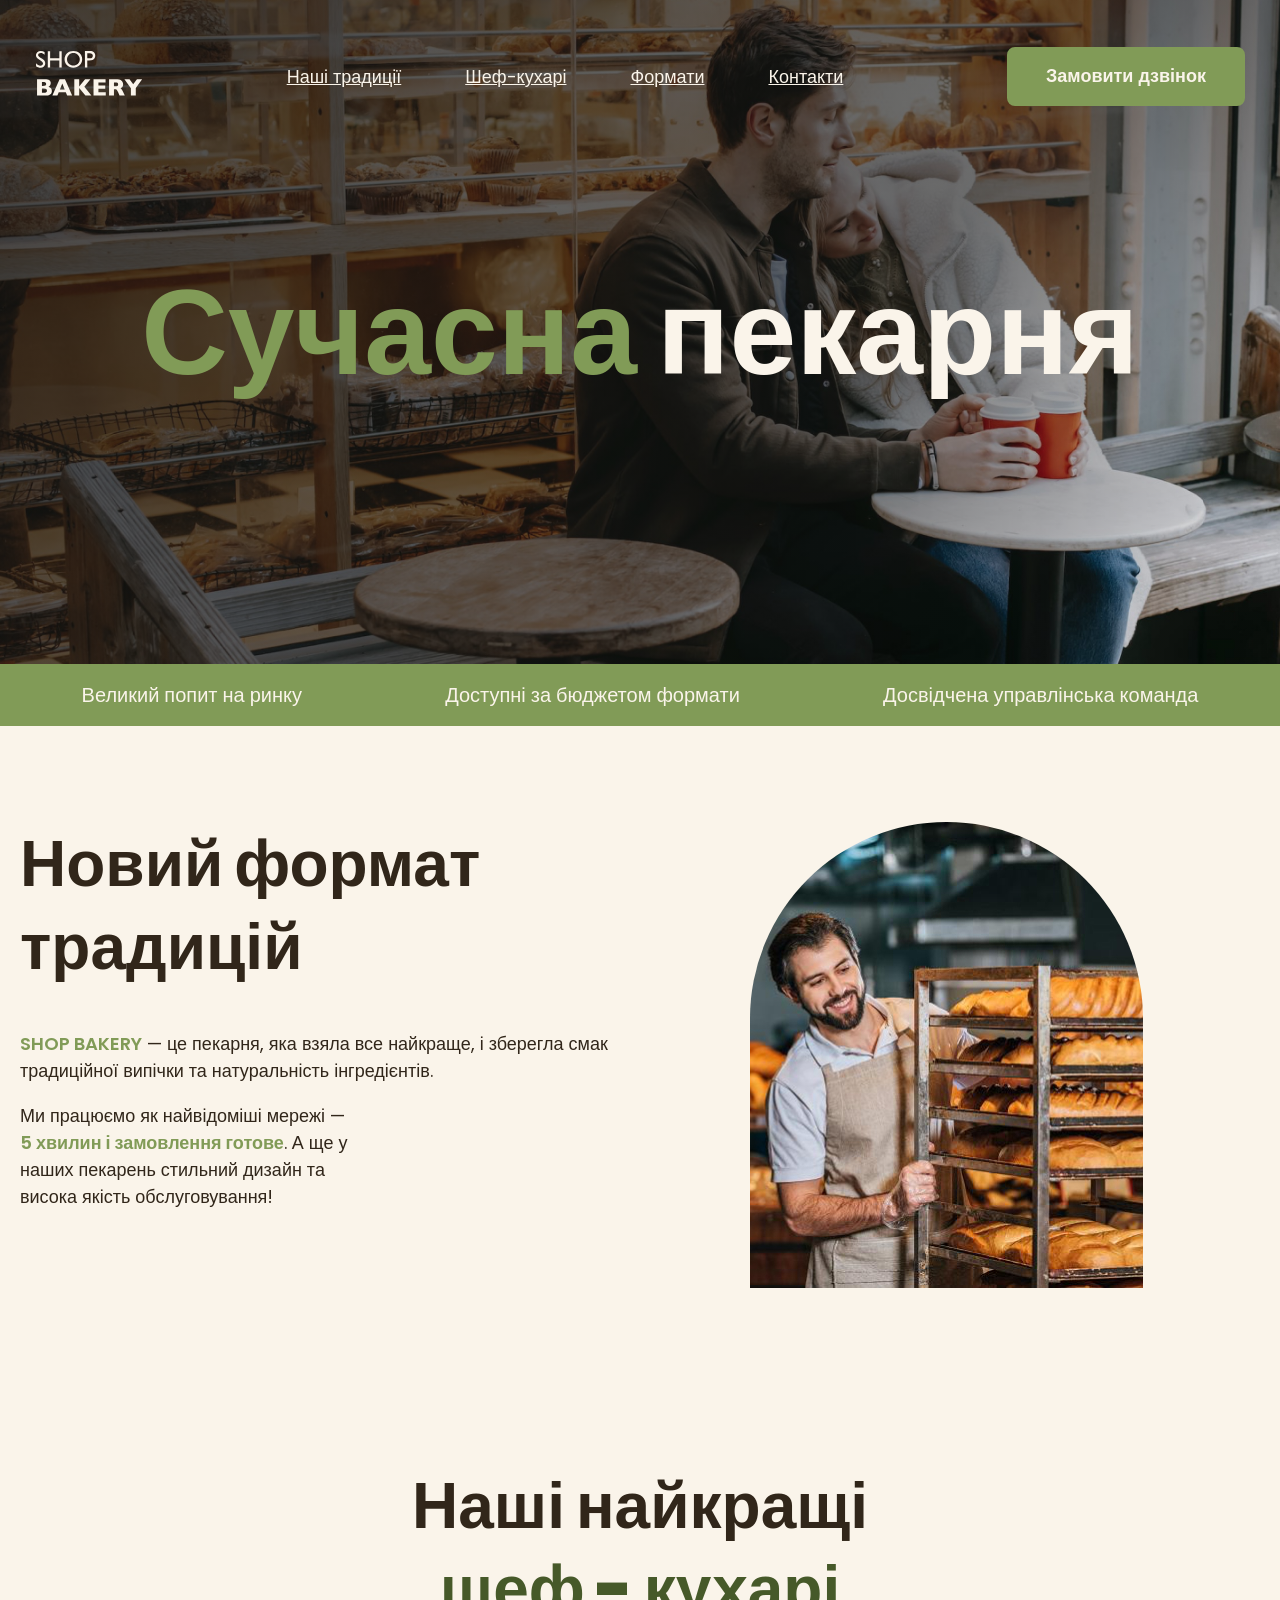
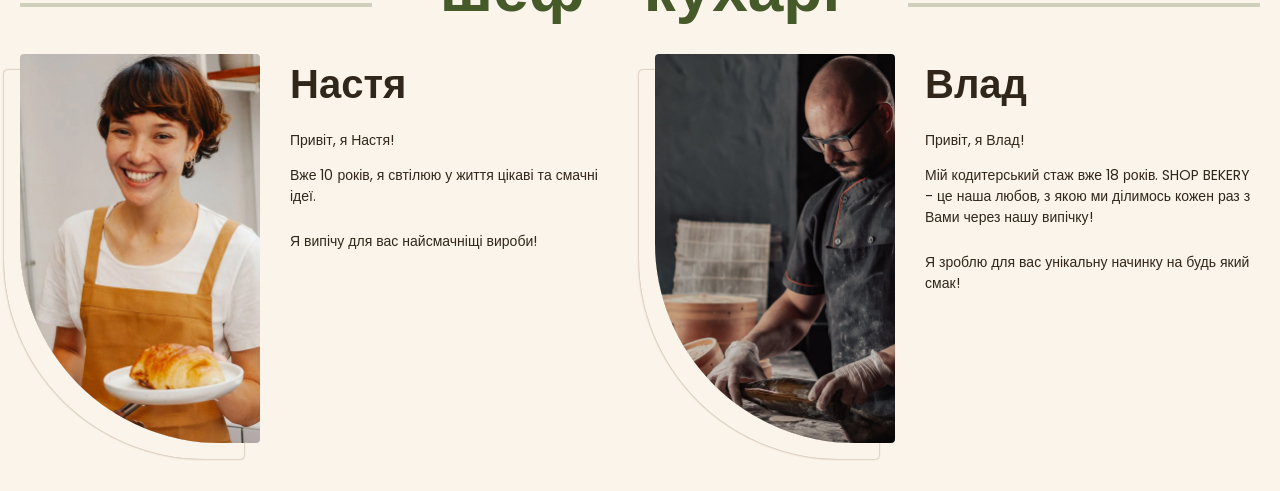
==== commit bdd4a1c4: "updated adaptation section chef" ====
--- a/index.html
+++ b/index.html
@@ -73,7 +73,9 @@
                             та висока якість обслуговування!
                         </p>
                     </div>
-                    <img class="traditions__images" src="/images/man-with-bread.jpg" alt="man with ready made bread">
+                    <img class="traditions__images" 
+                            srcset="./images/man-with-bread.jpg 1x, ./images/man-with-bread@2x.jpg 2x"
+                            src="./images/man-with-bread.jpg" alt="man with ready made bread">
                 </div>
             </div>
         </section>
@@ -83,30 +85,34 @@
                 <ul class="chefs__list">
                     <li class="chefs__item">
                         <article class="chef-card">
-                            <img class="chef-card__images" src="/images/cook-woman.jpg" alt="female chef">
+                            <img class="chef-card__images"
+                            srcset="./images/cook-woman.jpg 1x, ./images/cook-woman@2x.jpg 2x"
+                            src="/images/cook-woman.jpg" alt="female chef">
                             <div class="chef-card__content">
                                 <h3 class="chef-card__title">Настя</h3>
                                 <div class="chef-card__text">
                                     <p>Привіт, я Настя!</p>
-                                    <p class="chef-card__text--limit-207">Вже 10 років, я свтілюю у життя цікаві та смачні ідеї.</p>
-                                    <p class="chef-card__text--limit-176">Я випічу для вас найсмачніщі вироби!</p>
+                                    <p class="chef-card__text">Вже 10 років, я свтілюю у життя цікаві та смачні ідеї.</p>
+                                    <p class="chef-card__text">Я випічу для вас найсмачніщі вироби!</p>
                                 </div>
                             </div>
                         </article>
                     </li>
                     <li class="chefs__item">
                         <article class="chef-card">
-                            <img class="chef-card__images" src="/images/cook-man.jpg" alt="male chef">
+                            <img class="chef-card__images"
+                            srcset="./images/cook-man.jpg 1x, ./images/cook-man@2x.jpg 2x"
+                            src="/images/cook-man.jpg" alt="male chef">
                             <div class="chef-card__content">
                                 <h3 class="chef-card__title">Влад</h3>
                                 <div class="chef-card__text">
                                     <p>Привіт, я Влад!</p>
-                                    <p class="chef-card__text--limit-320">
+                                    <p class="chef-card__text">
                                         Мій кодитерський стаж вже 18 років.
                                         SHOP BEKERY - це наша любов,
                                         з якою ми ділимось кожен раз з Вами через нашу випічку!
                                     </class=>
-                                    <p class="chef-card__text--limit-320">Я зроблю для вас унікальну начинку на будь який смак!</p>
+                                    <p class="chef-card__text">Я зроблю для вас унікальну начинку на будь який смак!</p>
                                 </div>
                             </div>
                         </article>
--- a/css/main.min.css
+++ b/css/main.min.css
@@ -1 +1 @@
-@font-face{font-display:swap;font-family:"Poppins";font-style:normal;font-weight:300;src:url("../fonts/poppins-300.woff2") format("woff2"),url("../fonts/poppins-300.woff") format("woff")}@font-face{font-display:swap;font-family:"Poppins";font-style:normal;font-weight:400;src:url("../fonts/poppins-400.woff2") format("woff2"),url("../fonts/poppins-400.woff") format("woff")}@font-face{font-display:swap;font-family:"Poppins";font-style:normal;font-weight:600;src:url("../fonts/poppins-600.woff2") format("woff2"),url("../fonts/poppins-600.woff") format("woff")}@font-face{font-display:swap;font-family:"Poppins";font-style:normal;font-weight:900;src:url("../fonts/poppins-900.woff2") format("woff2"),url("../fonts/poppins-900.woff") format("woff")}:root{--color-primary-dark: #31261A;--color-primary-light: #FAF4EA;--color-secodary-line: #CFCFBC;--color-secondary-light: #A18268;--color-brand-dark: #465929;--color-brand-light: #819B57}.display-none{display:none}body{background:var(--color-primary-light);color:var(--color-primary-dark);font-family:"Poppins",sans-serif;font-size:16px;font-weight:300;line-height:1.5;margin:0}.scroll-block{overflow:hidden}*,*::after,*::before{box-sizing:border-box}.container{max-width:1270px;padding:0 15px;margin:0 auto}h1,h2,h3,h4,h5,h6,ul,p{padding:0;margin-top:0}ul{margin-bottom:0;list-style-type:none}a{color:var(--color-primary-dark);display:inline-block}address{font-style:normal}@media screen and (min-width: 1280px){body{font-size:18px;font-weight:400}}.text-brand{color:var(--color-brand-light)}.text-brand-dark{color:var(--color-brand-dark)}.text-bold{font-weight:600}.text-uppercase{text-transform:uppercase}.visually-hidden{position:absolute;left:-10000px;top:auto;width:1px;height:1px;overflow:hidden}.rotated{transform:rotate(180deg)}.transition-all{transition:all .3s}.scroll-block{overflow:hidden}.section{padding:40px 0}.section__title{font-size:32px;font-weight:600;line-height:1.3}.section__title--centered{text-align:center}@media screen and (min-width: 1280px){.section{padding:48px 0}.section__title{font-size:64px;font-weight:900;line-height:1.3}}.header{padding-top:16px;width:100%;position:absolute;top:0;left:0}.header__container{display:flex;align-items:center;gap:20px;padding:15px}.header__nav{display:flex;align-items:center;flex-grow:1}.header__menu{display:none}.header__button{display:none}.header__burger{padding:0;width:24px;height:24px;border:none;background:rgba(0,0,0,0);fill:var(--color-primary-light)}@media screen and (min-width: 768px){.header{padding-top:32px}.header__menu{display:flex;flex-grow:1;gap:64px;justify-content:center}.header__burger{display:none}}@media screen and (min-width: 1280px){.header__button{display:block}.header__burger{display:none}}.hero{background:linear-gradient(127deg, rgba(18, 18, 17, 0.78) 0%, rgba(18, 18, 17, 0.6) 63.89%, rgba(18, 18, 17, 0) 100%),url("../images/bg-hero.jpg");background-position:center top;background-repeat:no-repeat;background-size:cover;padding:160px 0 48px 0}.hero__title{color:var(--color-primary-light);font-size:67px;font-weight:900;line-height:1;text-align:center;margin-bottom:0}.hero__button{display:block;margin:48px auto auto}@media screen and (min-width: 1280px){.hero{padding:272px 0}.hero__title{font-size:120px}.hero__button{display:none}}.advantages{padding:16px 0}.advantages__list{padding:24px 40px;background-color:var(--color-secodary-line);border-radius:24px;display:flex;flex-direction:column;gap:16px}.advantages__item{font-size:14px}@media screen and (min-width: 1280px){.advantages{background-color:var(--color-brand-light)}.advantages__list{padding:0;margin-bottom:0;border-radius:0;background-color:rgba(0,0,0,0);color:var(--color-primary-light);flex-direction:row;justify-content:space-around;gap:20px}.advantages__item{font-size:20px;font-weight:300}}.traditions{padding-top:40px}.traditions__images{display:none}@media screen and (min-width: 768px){.traditions{padding-top:96px}.traditions__container{display:flex;gap:20px}.traditions__content{max-width:710px}.traditions__title{margin-bottom:42px}.traditions__text{max-width:600px}.traditions__text--limit{max-width:340px}.traditions__images{display:block;border-radius:400px 400px 0 0}}.chefs__title{position:relative;margin:0 auto 24px}.chefs__title--centered{text-align:center}.chefs__list{display:flex;flex-wrap:wrap;flex-direction:column;gap:40px}@media screen and (min-width: 768px){.chefs__list{flex-direction:row;gap:50px 30px}}@media screen and (min-width: 1280px){.chefs__title{margin:0 auto 80px;display:block}.chefs__title::before,.chefs__title::after{content:"";width:352px;border:2px solid var(--color-secodary-line);position:absolute;bottom:23px}.chefs__title::before{left:0}.chefs__title::after{right:0}.chefs__item{flex-basis:calc((100% - 30px)/2)}}.formats__title{margin-bottom:80px}.formats__container{display:flex;justify-content:center;align-items:center;gap:32px}.formats__list{margin-bottom:0;display:flex;flex-wrap:wrap;gap:20px}.formats__item{flex-basis:calc((100% - 40px)/3)}.contact{padding-bottom:96px}.contact__container{display:flex;justify-content:space-between;gap:32px}.contact__title{width:94%;margin-bottom:16px}.contact__text{margin-bottom:42px}.contact__form-field{margin-bottom:24px}.contact__button{margin:0 auto 16px}.contact__map{flex-shrink:0}.footer{padding:32px 0;background:url("../images/bg-footer.png");background-color:var(--color-primary-dark);background-position:center top;background-repeat:no-repeat;background-size:cover;position:relative}.footer::before,.footer::after{background-repeat:no-repeat;background-size:cover;content:"";position:absolute;bottom:0}.footer::before{background-image:url("../images/decor_footer_bread-left.png");width:180px;height:120px}.footer::after{background-image:url("../images/decor_footer_bread-right.png");width:380px;height:190px;right:0}.footer-container{display:flex;gap:20px}.footer-nav,.footer-address{display:flex;flex-basis:50%;gap:20px}.footer-logo,.footer-menu,.address-list{flex-grow:1}.address-social{padding-top:16px;display:flex;gap:22px}.address-link{color:var(--color-primary-light);font-size:16px;font-weight:300;text-decoration:none}.social-link:hover{color:var(--color-brand-light)}.social-icon{fill:var(--color-primary-light)}.social-icon:hover{fill:var(--color-brand-light)}.address-copyright{color:#a18268;font-size:14px}.mobile-menu{width:100%;height:100%;position:fixed;top:0;left:0;background-color:var(--color-primary-light);transform:translateX(-100%);transition:transform .3s}.mobile-menu__logo{margin:16px 0 32px 24px}.mobile-menu__btn-close{background:rgba(0,0,0,0);border:none;width:24px;height:24px;position:absolute;top:16px;right:24px}.mobile-menu__btn-close::before,.mobile-menu__btn-close::after{position:absolute;top:40%;right:0;content:"";width:24px;height:2px;background:var(--color-primary-dark)}.mobile-menu__btn-close::before{transform:rotate(45deg)}.mobile-menu__btn-close::after{transform:rotate(-45deg)}.mobile-menu.is-open{transform:translateX(0)}.mobile-menu__list{margin-left:24px;display:flex;flex-direction:column;gap:16px}.backdrop{padding:15px 0;position:fixed;top:0;left:0;right:0;bottom:0;background-color:rgba(0,0,0,.5);display:flex;align-items:center;justify-content:center;transition:opacity .3s,visibility .3s}.backdrop.is-hidden{opacity:0;visibility:hidden;pointer-events:none}.modal{padding:128px;width:100%;max-width:880px;height:100%;max-height:880px;background-color:var(--color-primary-light);border-radius:32px;overflow-y:auto;position:relative}.modal__title{margin-bottom:8px;text-align:center}.modal__text{margin-bottom:72px;text-align:center}.modal__form-fiald{margin-bottom:32px}.modal__button{display:block;margin:24px auto}.modal__btn-close{cursor:pointer;width:24px;height:24px;background:rgba(0,0,0,0);border:none;position:absolute;top:6%;left:90%}.modal__btn-close::before,.modal__btn-close::after{position:absolute;top:40%;right:0;content:"";width:24px;height:2px;background:var(--color-primary-dark)}.modal__btn-close::before{transform:rotate(45deg)}.modal__btn-close::after{transform:rotate(-45deg)}.privacy{margin:0 auto;max-width:220px;font-size:12px;text-align:center;font-weight:500}.privacy__link{color:var(--color-brand-dark);text-underline-offset:2px}.link{color:var(--color-primary-light);line-height:1.5;cursor:pointer}.link:hover{color:var(--color-brand-light)}.button{width:238px;height:59px;background:var(--color-brand-light);color:var(--color-primary-light);font-size:18px;font-weight:600;border:2px solid var(--color-brand-light);border-radius:8px;cursor:pointer}.button:hover{background:rgba(0,0,0,0)}.button__call:hover{color:var(--color-brand-light)}.input{position:relative}.input__label{position:absolute;top:16px;left:42px;color:var(--color-secondary-light);font-size:16px;line-height:1.17}.input__control{padding:16px 42px;width:100%;border:1px solid var(--color-secondary-light);background:rgba(0,0,0,0);border-radius:8px}.input__control:focus{border-color:var(--color-brand-light);outline:none}.input__control::-moz-placeholder{color:var(--color-secondary-light);font-size:16px;line-height:1.17}.input__control::placeholder{color:var(--color-secondary-light);font-size:16px;line-height:1.17}.input__control:focus::-moz-placeholder{color:var(--color-brand-dark)}.input__control:focus::placeholder{color:var(--color-brand-dark)}.chef-card{display:flex;justify-items:center;gap:30px}.chef-card__images{width:140px;border-radius:2px 2px 2px 116px;box-shadow:-8px 8px 0 var(--color-primary-light),-8px 8px 2px var(--color-secondary-light)}.chef-card__title{margin-bottom:8px;font-size:24px;font-weight:600}.chef-card__text{font-size:14px}.chef-card__text:last-child{margin-bottom:0}@media screen and (min-width: 1280px){.chef-card__images{width:240px;border-radius:4px 4px 4px 200px;box-shadow:-16px 16px 0 var(--color-primary-light),-16px 16px 2px var(--color-secondary-light)}.chef-card__title{margin-bottom:16px;font-size:40px}.chef-card__text{margin-bottom:24px}}.format-card{position:relative;display:flex;flex-direction:column;justify-content:flex-end;min-width:349px;min-height:444px;padding:24px;background-image:linear-gradient(180deg, rgba(49, 38, 26, 0) 55.21%, rgba(49, 38, 26, 0.71) 72.92%, var(--color-primary-dark) 100%);border-radius:16px;overflow:hidden}.format-card__images{position:absolute;z-index:-1;top:0;left:0;width:100%;height:100%}.format-card__title{font-size:24px;font-weight:600;color:var(--color-primary-light)}.format-card__text{font-size:14px;font-weight:300;color:var(--color-primary-light)}.carousel-button{padding:0;display:flex;align-items:center;justify-content:center;flex-shrink:0;width:44px;height:44px;fill:var(--color-primary-dark);background:rgba(0,0,0,0);border-radius:50%;border:1px solid var(--color-primary-dark);cursor:pointer}.carousel-button:hover{background:var(--color-primary-dark);fill:var(--color-primary-light)}/*# sourceMappingURL=main.min.css.map */+@font-face{font-display:swap;font-family:"Poppins";font-style:normal;font-weight:300;src:url("../fonts/poppins-300.woff2") format("woff2"),url("../fonts/poppins-300.woff") format("woff")}@font-face{font-display:swap;font-family:"Poppins";font-style:normal;font-weight:400;src:url("../fonts/poppins-400.woff2") format("woff2"),url("../fonts/poppins-400.woff") format("woff")}@font-face{font-display:swap;font-family:"Poppins";font-style:normal;font-weight:600;src:url("../fonts/poppins-600.woff2") format("woff2"),url("../fonts/poppins-600.woff") format("woff")}@font-face{font-display:swap;font-family:"Poppins";font-style:normal;font-weight:900;src:url("../fonts/poppins-900.woff2") format("woff2"),url("../fonts/poppins-900.woff") format("woff")}:root{--color-primary-dark: #31261A;--color-primary-light: #FAF4EA;--color-secodary-line: #CFCFBC;--color-secondary-light: #A18268;--color-brand-dark: #465929;--color-brand-light: #819B57}.display-none{display:none}body{background:var(--color-primary-light);color:var(--color-primary-dark);font-family:"Poppins",sans-serif;font-size:16px;font-weight:300;line-height:1.5;margin:0}.scroll-block{overflow:hidden}*,*::after,*::before{box-sizing:border-box}.container{max-width:1270px;padding:0 15px;margin:0 auto}h1,h2,h3,h4,h5,h6,ul,p{padding:0;margin-top:0}ul{margin-bottom:0;list-style-type:none}a{color:var(--color-primary-dark);display:inline-block}address{font-style:normal}@media screen and (min-width: 1280px){body{font-size:18px;font-weight:400}}.text-brand{color:var(--color-brand-light)}.text-brand-dark{color:var(--color-brand-dark)}.text-bold{font-weight:600}.text-uppercase{text-transform:uppercase}.visually-hidden{position:absolute;left:-10000px;top:auto;width:1px;height:1px;overflow:hidden}.rotated{transform:rotate(180deg)}.transition-all{transition:all .3s}.scroll-block{overflow:hidden}.section{padding:40px 0}.section__title{font-size:32px;font-weight:600;line-height:1.3}.section__title--centered{text-align:center}@media screen and (min-width: 1280px){.section{padding:48px 0}.section__title{font-size:64px;font-weight:900;line-height:1.3}}.header{padding-top:16px;width:100%;position:absolute;top:0;left:0}.header__container{display:flex;align-items:center;gap:20px;padding:15px}.header__nav{display:flex;align-items:center;flex-grow:1}.header__menu{display:none}.header__button{display:none}.header__burger{padding:0;width:24px;height:24px;border:none;background:rgba(0,0,0,0);fill:var(--color-primary-light)}@media screen and (min-width: 768px){.header{padding-top:32px}.header__menu{display:flex;flex-grow:1;gap:64px;justify-content:center}.header__burger{display:none}}@media screen and (min-width: 1280px){.header__button{display:block}.header__burger{display:none}}.hero{background:linear-gradient(127deg, rgba(18, 18, 17, 0.78) 0%, rgba(18, 18, 17, 0.6) 63.89%, rgba(18, 18, 17, 0) 100%),url("../images/bg-hero.jpg");background-position:center top;background-repeat:no-repeat;background-size:cover;padding:160px 0 48px 0}.hero__title{color:var(--color-primary-light);font-size:67px;font-weight:900;line-height:1;text-align:center;margin-bottom:0}.hero__button{display:block;margin:48px auto auto}@media screen and (min-width: 1280px){.hero{padding:272px 0}.hero__title{font-size:120px}.hero__button{display:none}}.advantages{padding:16px 0}.advantages__list{padding:24px 40px;background-color:var(--color-secodary-line);border-radius:24px;display:flex;flex-direction:column;gap:16px}.advantages__item{font-size:14px}@media screen and (min-width: 1280px){.advantages{background-color:var(--color-brand-light)}.advantages__list{padding:0;margin-bottom:0;border-radius:0;background-color:rgba(0,0,0,0);color:var(--color-primary-light);flex-direction:row;justify-content:space-around;gap:20px}.advantages__item{font-size:20px;font-weight:300}}.traditions{padding-top:40px}.traditions__images{display:none}@media screen and (min-width: 768px){.traditions{padding-top:96px}.traditions__container{display:flex;gap:20px}.traditions__content{max-width:710px}.traditions__title{margin-bottom:42px}.traditions__text{max-width:600px}.traditions__text--limit{max-width:340px}.traditions__images{display:block;border-radius:400px 400px 0 0}}.chefs__title{position:relative;margin:0 auto 24px}.chefs__title--centered{text-align:center}.chefs__title::before,.chefs__title::after{display:none;content:"";width:352px;border:2px solid var(--color-secodary-line);position:absolute;bottom:23px}.chefs__title::before{left:0}.chefs__title::after{right:0}.chefs__list{display:flex;flex-wrap:wrap;flex-direction:column;gap:40px}@media screen and (min-width: 1280px){.chefs__title{margin-top:80px}.chefs__title::before,.chefs__title::after{display:block}.chefs__item{flex-basis:calc((100% - 30px)/2)}}@media screen and (min-width: 768px){.chefs__list{flex-direction:row;gap:50px 30px}}.formats__title{margin-bottom:80px}.formats__container{display:flex;justify-content:center;align-items:center;gap:32px}.formats__list{margin-bottom:0;display:flex;flex-wrap:wrap;gap:20px}.formats__item{flex-basis:calc((100% - 40px)/3)}.contact{padding-bottom:96px}.contact__container{display:flex;justify-content:space-between;gap:32px}.contact__title{width:94%;margin-bottom:16px}.contact__text{margin-bottom:42px}.contact__form-field{margin-bottom:24px}.contact__button{margin:0 auto 16px}.contact__map{flex-shrink:0}.footer{padding:32px 0;background:url("../images/bg-footer.png");background-color:var(--color-primary-dark);background-position:center top;background-repeat:no-repeat;background-size:cover;position:relative}.footer::before,.footer::after{background-repeat:no-repeat;background-size:cover;content:"";position:absolute;bottom:0}.footer::before{background-image:url("../images/decor_footer_bread-left.png");width:180px;height:120px}.footer::after{background-image:url("../images/decor_footer_bread-right.png");width:380px;height:190px;right:0}.footer-container{display:flex;gap:20px}.footer-nav,.footer-address{display:flex;flex-basis:50%;gap:20px}.footer-logo,.footer-menu,.address-list{flex-grow:1}.address-social{padding-top:16px;display:flex;gap:22px}.address-link{color:var(--color-primary-light);font-size:16px;font-weight:300;text-decoration:none}.social-link:hover{color:var(--color-brand-light)}.social-icon{fill:var(--color-primary-light)}.social-icon:hover{fill:var(--color-brand-light)}.address-copyright{color:#a18268;font-size:14px}.mobile-menu{width:100%;height:100%;position:fixed;top:0;left:0;background-color:var(--color-primary-light);transform:translateX(-100%);transition:transform .3s}.mobile-menu__logo{margin:16px 0 32px 24px}.mobile-menu__btn-close{background:rgba(0,0,0,0);border:none;width:24px;height:24px;position:absolute;top:16px;right:24px}.mobile-menu__btn-close::before,.mobile-menu__btn-close::after{position:absolute;top:40%;right:0;content:"";width:24px;height:2px;background:var(--color-primary-dark)}.mobile-menu__btn-close::before{transform:rotate(45deg)}.mobile-menu__btn-close::after{transform:rotate(-45deg)}.mobile-menu.is-open{transform:translateX(0)}.mobile-menu__list{margin-left:24px;display:flex;flex-direction:column;gap:16px}.backdrop{padding:15px 0;position:fixed;top:0;left:0;right:0;bottom:0;background-color:rgba(0,0,0,.5);display:flex;align-items:center;justify-content:center;transition:opacity .3s,visibility .3s}.backdrop.is-hidden{opacity:0;visibility:hidden;pointer-events:none}.modal{padding:128px;width:100%;max-width:880px;height:100%;max-height:880px;background-color:var(--color-primary-light);border-radius:32px;overflow-y:auto;position:relative}.modal__title{margin-bottom:8px;text-align:center}.modal__text{margin-bottom:72px;text-align:center}.modal__form-fiald{margin-bottom:32px}.modal__button{display:block;margin:24px auto}.modal__btn-close{cursor:pointer;width:24px;height:24px;background:rgba(0,0,0,0);border:none;position:absolute;top:6%;left:90%}.modal__btn-close::before,.modal__btn-close::after{position:absolute;top:40%;right:0;content:"";width:24px;height:2px;background:var(--color-primary-dark)}.modal__btn-close::before{transform:rotate(45deg)}.modal__btn-close::after{transform:rotate(-45deg)}.privacy{margin:0 auto;max-width:220px;font-size:12px;text-align:center;font-weight:500}.privacy__link{color:var(--color-brand-dark);text-underline-offset:2px}.link{color:var(--color-primary-light);line-height:1.5;cursor:pointer}.link:hover{color:var(--color-brand-light)}.button{width:238px;height:59px;background:var(--color-brand-light);color:var(--color-primary-light);font-size:18px;font-weight:600;border:2px solid var(--color-brand-light);border-radius:8px;cursor:pointer}.button:hover{background:rgba(0,0,0,0)}.button__call:hover{color:var(--color-brand-light)}.input{position:relative}.input__label{position:absolute;top:16px;left:42px;color:var(--color-secondary-light);font-size:16px;line-height:1.17}.input__control{padding:16px 42px;width:100%;border:1px solid var(--color-secondary-light);background:rgba(0,0,0,0);border-radius:8px}.input__control:focus{border-color:var(--color-brand-light);outline:none}.input__control::-moz-placeholder{color:var(--color-secondary-light);font-size:16px;line-height:1.17}.input__control::placeholder{color:var(--color-secondary-light);font-size:16px;line-height:1.17}.input__control:focus::-moz-placeholder{color:var(--color-brand-dark)}.input__control:focus::placeholder{color:var(--color-brand-dark)}.chef-card{display:flex;justify-items:center;gap:16px}.chef-card__images{width:140px;border-radius:2px 2px 2px 116px;box-shadow:-8px 8px 0 var(--color-primary-light),-8px 8px 2px var(--color-secondary-light)}.chef-card__title{margin-bottom:8px;font-size:24px;font-weight:600}.chef-card__text{font-size:14px}.chef-card__text:last-child{margin-bottom:0}@media screen and (min-width: 1280px){.chef-card{gap:30px}.chef-card__images{width:240px;border-radius:4px 4px 4px 200px;box-shadow:-16px 16px 0 var(--color-primary-light),-16px 16px 2px var(--color-secondary-light)}.chef-card__title{margin-bottom:16px;font-size:40px}.chef-card__text{margin-bottom:24px}}.format-card{position:relative;display:flex;flex-direction:column;justify-content:flex-end;min-width:349px;min-height:444px;padding:24px;background-image:linear-gradient(180deg, rgba(49, 38, 26, 0) 55.21%, rgba(49, 38, 26, 0.71) 72.92%, var(--color-primary-dark) 100%);border-radius:16px;overflow:hidden}.format-card__images{position:absolute;z-index:-1;top:0;left:0;width:100%;height:100%}.format-card__title{font-size:24px;font-weight:600;color:var(--color-primary-light)}.format-card__text{font-size:14px;font-weight:300;color:var(--color-primary-light)}.carousel-button{padding:0;display:flex;align-items:center;justify-content:center;flex-shrink:0;width:44px;height:44px;fill:var(--color-primary-dark);background:rgba(0,0,0,0);border-radius:50%;border:1px solid var(--color-primary-dark);cursor:pointer}.carousel-button:hover{background:var(--color-primary-dark);fill:var(--color-primary-light)}/*# sourceMappingURL=main.min.css.map */
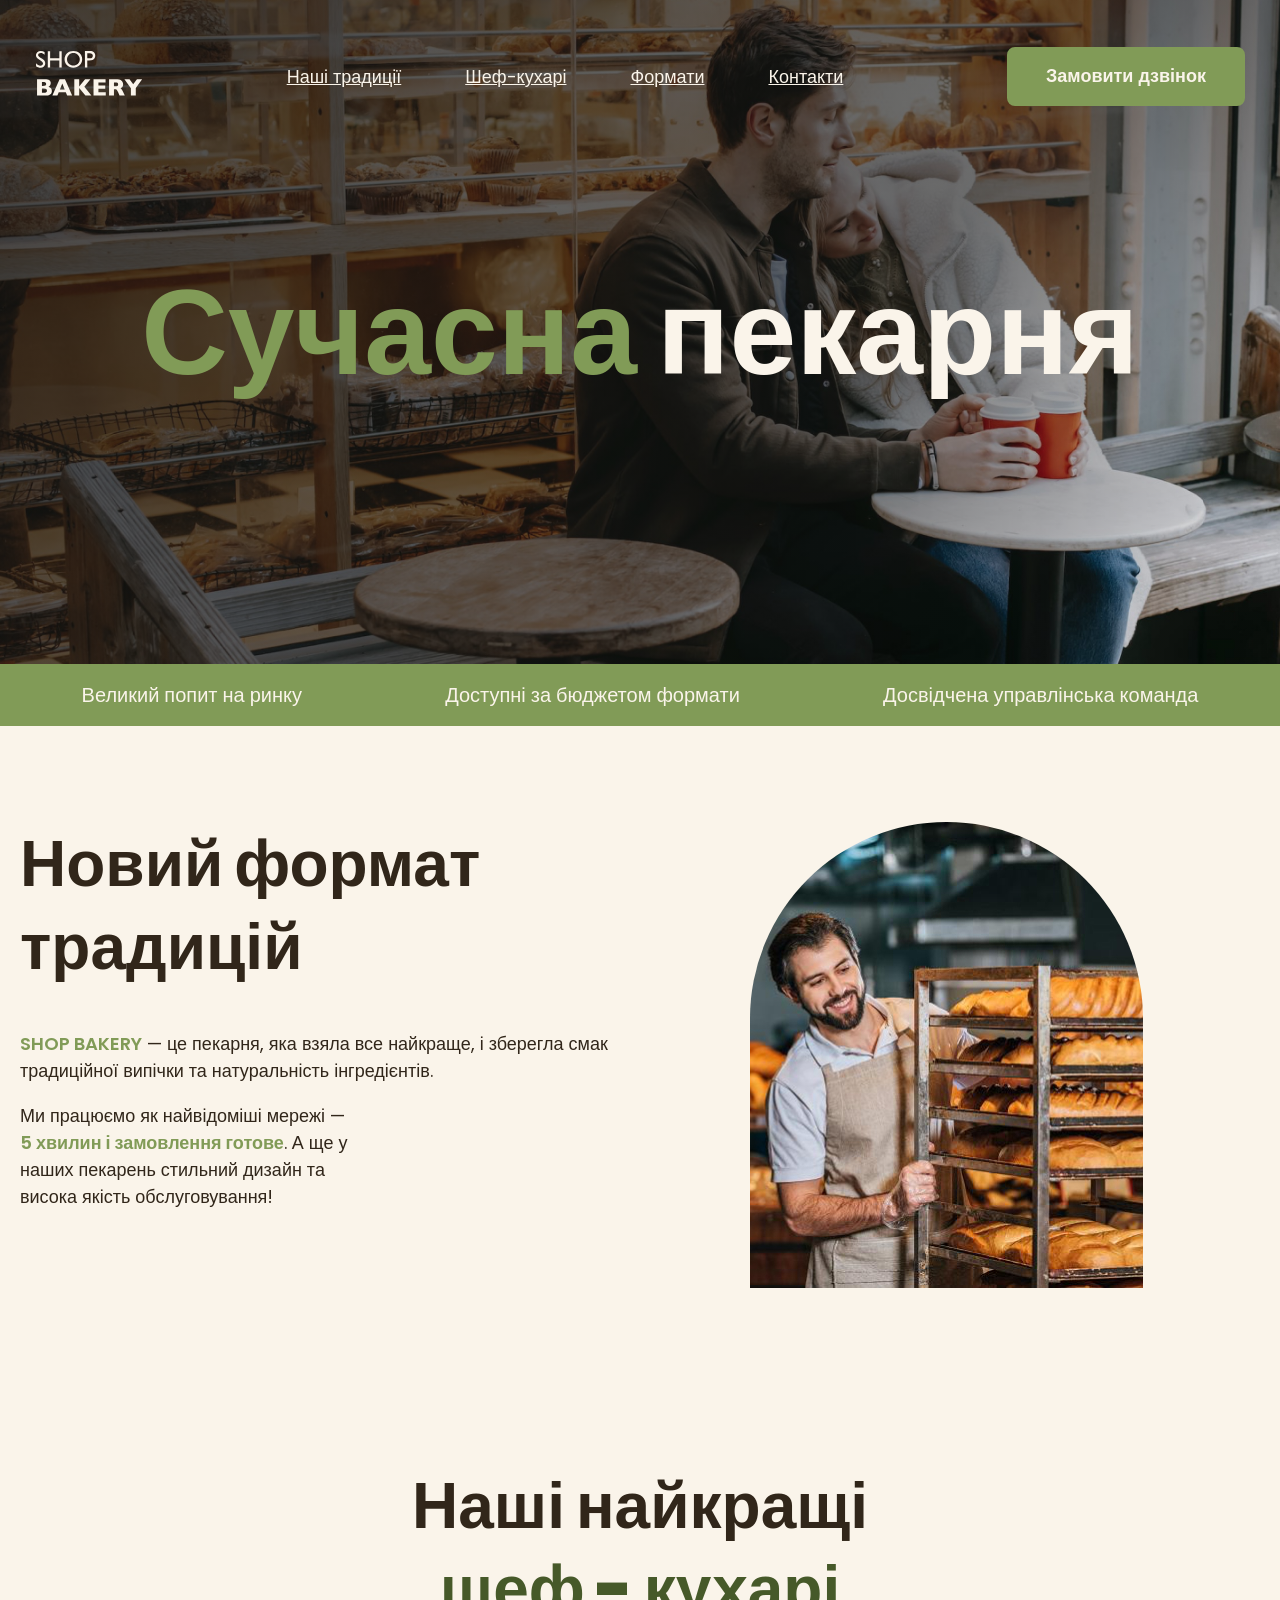
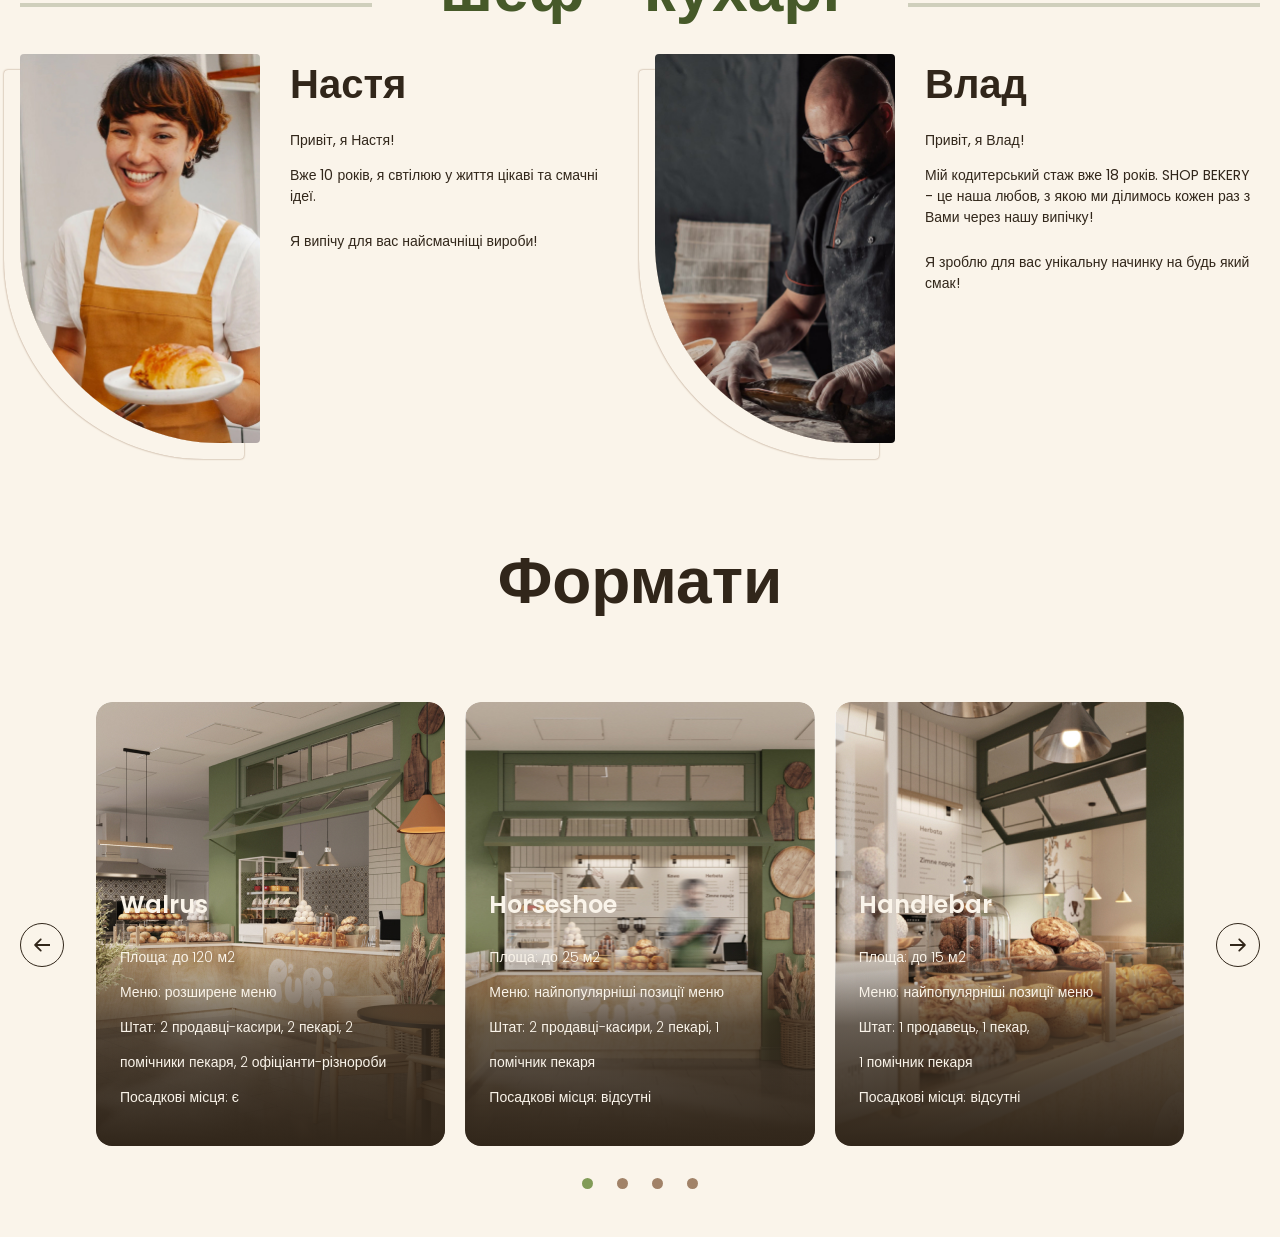
==== commit 9ab681ec: "Slider Swiper" ====
--- a/index.html
+++ b/index.html
@@ -4,7 +4,8 @@
     <meta charset="UTF-8">
     <meta name="viewport" content="width=device-width, initial-scale=1.0">
     <title>Bakery</title>
-    <link rel="stylesheet" href="css/main.min.css">
+    <link rel="stylesheet" href="css/main.min.css"/>
+    <link rel="stylesheet" href="https://cdn.jsdelivr.net/npm/swiper@11/swiper-bundle.min.css"/>
 </head>
 <body>
     <header class="header" id="header">
@@ -120,57 +121,75 @@
                 </ul>
             </div>
         </section>
-        <section class="formats section display-none" id="format">
+        <section class="formats section" id="format">
             <div class="container">
                 <h2 class="section__title formats__title section__title--centered">Формати</h2>
-                <div class="formats__container">
-                    <button class="carousel-button" type="button">
+                <div class="formats__slider">
+                    <button class="carousel-button prev" type="button">
                         <svg width="16" height="16">
                             <use href="./images/icons.svg#icon-arrow"></use>
                         </svg>
                     </button>
-                    <ul class="formats__list">
-                            <li class="formats__item">
-                            <article class="format-card">
-                                <img class="format-card__images" src="./images/walrus.jpg" alt="Walrus">
-                                <h3 lang="en" class="format-card__title">Walrus</h3>
-                                <div class="format-card__text">
-                                    <p>Площа: до 120 м2</p>
-                                    <p>Меню: розширене меню</p>
-                                    <p>Штат: 2 продавці-касири, 2 пекарі, 2</p>
-                                    <p>помічники пекаря, 2 офіціанти-різнороби</p>
-                                    <p>Посадкові місця: є</p>
-                                </div>
-                            </article>
+                    <div class="formats__container swiper-container">
+                        <ul class="formats__list swiper-wrapper">
+                            <li class="swiper-slide">
+                                <article class="format-card">
+                                    <img class="format-card__images" src="./images/walrus.jpg" alt="Walrus">
+                                    <h3 lang="en" class="format-card__title">Walrus</h3>
+                                    <div class="format-card__text">
+                                        <p>Площа: до 120 м2</p>
+                                        <p>Меню: розширене меню</p>
+                                        <p>Штат: 2 продавці-касири, 2 пекарі, 2</p>
+                                        <p>помічники пекаря, 2 офіціанти-різнороби</p>
+                                        <p>Посадкові місця: є</p>
+                                    </div>
+                                </article>
                             </li>
-                            <li class="formats__item">
-                            <article class="format-card">
-                                <img class="format-card__images" src="./images/horseshoe.jpg" alt="horseshoe">
-                                <h3 lang="en" class="format-card__title">Horseshoe</h3>
-                                <div class="format-card__text">
-                                    <p>Площа: до 25 м2</p>
-                                    <p>Меню: найпопулярніші позиції меню</p>
-                                    <p>Штат: 2 продавці-касири, 2 пекарі, 1</p>
-                                    <p>помічник пекаря</p>
-                                    <p>Посадкові місця: відсутні</p>
-                                </div>
-                            </article>
+                            <li class="swiper-slide">
+                                <article class="format-card">
+                                    <img class="format-card__images" src="./images/horseshoe.jpg" alt="horseshoe">
+                                    <h3 lang="en" class="format-card__title">Horseshoe</h3>
+                                    <div class="format-card__text">
+                                        <p>Площа: до 25 м2</p>
+                                        <p>Меню: найпопулярніші позиції меню</p>
+                                        <p>Штат: 2 продавці-касири, 2 пекарі, 1</p>
+                                        <p>помічник пекаря</p>
+                                        <p>Посадкові місця: відсутні</p>
+                                    </div>
+                                </article>
                             </li>
-                            <li class="formats__item">
-                            <article class="format-card">
-                                <img class="format-card__images" src="./images/handlebar.jpg" alt="handlebar">
-                                <h3 lang="en" class="format-card__title">Handlebar</h3>
-                                <div class="format-card__text">
-                                    <p>Площа: до 15 м2</p>
-                                    <p>Меню: найпопулярніші позиції меню</p>
-                                    <p>Штат: 1 продавець, 1 пекар,</p>
-                                    <p>1 помічник пекаря</p>
-                                    <p>Посадкові місця: відсутні</p>
-                                </div>
-                            </article>
+                            <li class="swiper-slide">
+                                <article class="format-card">
+                                    <img class="format-card__images" src="./images/handlebar.jpg" alt="handlebar">
+                                    <h3 lang="en" class="format-card__title">Handlebar</h3>
+                                    <div class="format-card__text">
+                                        <p>Площа: до 15 м2</p>
+                                        <p>Меню: найпопулярніші позиції меню</p>
+                                        <p>Штат: 1 продавець, 1 пекар,</p>
+                                        <p>1 помічник пекаря</p>
+                                        <p>Посадкові місця: відсутні</p>
+                                    </div>
+                                </article>
                             </li>
-                    </ul>
-                    <button class="carousel-button rotated" type="button">
+                            <li class="swiper-slide">
+                                <article class="format-card">
+                                    <img class="format-card__images" src="./images/walrus.jpg" alt="Walrus">
+                                    <h3 lang="en" class="format-card__title">Walrus</h3>
+                                    <div class="format-card__text">
+                                        <p>Площа: до 120 м2</p>
+                                        <p>Меню: розширене меню</p>
+                                        <p>Штат: 2 продавці-касири, 2 пекарі, 2</p>
+                                        <p>помічники пекаря, 2 офіціанти-різнороби</p>
+                                        <p>Посадкові місця: є</p>
+                                    </div>
+                                </article>
+                            </li>
+                        </ul>
+                        <div class="pagination">
+                            <span class="pagination__button"></span>
+                        </div>
+                    </div>
+                    <button class="carousel-button next rotated" type="button">
                         <svg width="16" height="16">
                             <use href="./images/icons.svg#icon-arrow"></use>
                         </svg>
@@ -321,6 +340,8 @@
             </form>
         </div>
     </div>
+    <script src="https://cdn.jsdelivr.net/npm/swiper@11/swiper-bundle.min.js"></script>
+    <script src="./js/slider.js"></script>
     <script src="./js/modal.js"></script>
     <script src="./js/mobil-menu.js"></script>
 </body>
--- a/css/main.min.css
+++ b/css/main.min.css
@@ -1 +1 @@
-@font-face{font-display:swap;font-family:"Poppins";font-style:normal;font-weight:300;src:url("../fonts/poppins-300.woff2") format("woff2"),url("../fonts/poppins-300.woff") format("woff")}@font-face{font-display:swap;font-family:"Poppins";font-style:normal;font-weight:400;src:url("../fonts/poppins-400.woff2") format("woff2"),url("../fonts/poppins-400.woff") format("woff")}@font-face{font-display:swap;font-family:"Poppins";font-style:normal;font-weight:600;src:url("../fonts/poppins-600.woff2") format("woff2"),url("../fonts/poppins-600.woff") format("woff")}@font-face{font-display:swap;font-family:"Poppins";font-style:normal;font-weight:900;src:url("../fonts/poppins-900.woff2") format("woff2"),url("../fonts/poppins-900.woff") format("woff")}:root{--color-primary-dark: #31261A;--color-primary-light: #FAF4EA;--color-secodary-line: #CFCFBC;--color-secondary-light: #A18268;--color-brand-dark: #465929;--color-brand-light: #819B57}.display-none{display:none}body{background:var(--color-primary-light);color:var(--color-primary-dark);font-family:"Poppins",sans-serif;font-size:16px;font-weight:300;line-height:1.5;margin:0}.scroll-block{overflow:hidden}*,*::after,*::before{box-sizing:border-box}.container{max-width:1270px;padding:0 15px;margin:0 auto}h1,h2,h3,h4,h5,h6,ul,p{padding:0;margin-top:0}ul{margin-bottom:0;list-style-type:none}a{color:var(--color-primary-dark);display:inline-block}address{font-style:normal}@media screen and (min-width: 1280px){body{font-size:18px;font-weight:400}}.text-brand{color:var(--color-brand-light)}.text-brand-dark{color:var(--color-brand-dark)}.text-bold{font-weight:600}.text-uppercase{text-transform:uppercase}.visually-hidden{position:absolute;left:-10000px;top:auto;width:1px;height:1px;overflow:hidden}.rotated{transform:rotate(180deg)}.transition-all{transition:all .3s}.scroll-block{overflow:hidden}.section{padding:40px 0}.section__title{font-size:32px;font-weight:600;line-height:1.3}.section__title--centered{text-align:center}@media screen and (min-width: 1280px){.section{padding:48px 0}.section__title{font-size:64px;font-weight:900;line-height:1.3}}.header{padding-top:16px;width:100%;position:absolute;top:0;left:0}.header__container{display:flex;align-items:center;gap:20px;padding:15px}.header__nav{display:flex;align-items:center;flex-grow:1}.header__menu{display:none}.header__button{display:none}.header__burger{padding:0;width:24px;height:24px;border:none;background:rgba(0,0,0,0);fill:var(--color-primary-light)}@media screen and (min-width: 768px){.header{padding-top:32px}.header__menu{display:flex;flex-grow:1;gap:64px;justify-content:center}.header__burger{display:none}}@media screen and (min-width: 1280px){.header__button{display:block}.header__burger{display:none}}.hero{background:linear-gradient(127deg, rgba(18, 18, 17, 0.78) 0%, rgba(18, 18, 17, 0.6) 63.89%, rgba(18, 18, 17, 0) 100%),url("../images/bg-hero.jpg");background-position:center top;background-repeat:no-repeat;background-size:cover;padding:160px 0 48px 0}.hero__title{color:var(--color-primary-light);font-size:67px;font-weight:900;line-height:1;text-align:center;margin-bottom:0}.hero__button{display:block;margin:48px auto auto}@media screen and (min-width: 1280px){.hero{padding:272px 0}.hero__title{font-size:120px}.hero__button{display:none}}.advantages{padding:16px 0}.advantages__list{padding:24px 40px;background-color:var(--color-secodary-line);border-radius:24px;display:flex;flex-direction:column;gap:16px}.advantages__item{font-size:14px}@media screen and (min-width: 1280px){.advantages{background-color:var(--color-brand-light)}.advantages__list{padding:0;margin-bottom:0;border-radius:0;background-color:rgba(0,0,0,0);color:var(--color-primary-light);flex-direction:row;justify-content:space-around;gap:20px}.advantages__item{font-size:20px;font-weight:300}}.traditions{padding-top:40px}.traditions__images{display:none}@media screen and (min-width: 768px){.traditions{padding-top:96px}.traditions__container{display:flex;gap:20px}.traditions__content{max-width:710px}.traditions__title{margin-bottom:42px}.traditions__text{max-width:600px}.traditions__text--limit{max-width:340px}.traditions__images{display:block;border-radius:400px 400px 0 0}}.chefs__title{position:relative;margin:0 auto 24px}.chefs__title--centered{text-align:center}.chefs__title::before,.chefs__title::after{display:none;content:"";width:352px;border:2px solid var(--color-secodary-line);position:absolute;bottom:23px}.chefs__title::before{left:0}.chefs__title::after{right:0}.chefs__list{display:flex;flex-wrap:wrap;flex-direction:column;gap:40px}@media screen and (min-width: 1280px){.chefs__title{margin-top:80px}.chefs__title::before,.chefs__title::after{display:block}.chefs__item{flex-basis:calc((100% - 30px)/2)}}@media screen and (min-width: 768px){.chefs__list{flex-direction:row;gap:50px 30px}}.formats__title{margin-bottom:80px}.formats__container{display:flex;justify-content:center;align-items:center;gap:32px}.formats__list{margin-bottom:0;display:flex;flex-wrap:wrap;gap:20px}.formats__item{flex-basis:calc((100% - 40px)/3)}.contact{padding-bottom:96px}.contact__container{display:flex;justify-content:space-between;gap:32px}.contact__title{width:94%;margin-bottom:16px}.contact__text{margin-bottom:42px}.contact__form-field{margin-bottom:24px}.contact__button{margin:0 auto 16px}.contact__map{flex-shrink:0}.footer{padding:32px 0;background:url("../images/bg-footer.png");background-color:var(--color-primary-dark);background-position:center top;background-repeat:no-repeat;background-size:cover;position:relative}.footer::before,.footer::after{background-repeat:no-repeat;background-size:cover;content:"";position:absolute;bottom:0}.footer::before{background-image:url("../images/decor_footer_bread-left.png");width:180px;height:120px}.footer::after{background-image:url("../images/decor_footer_bread-right.png");width:380px;height:190px;right:0}.footer-container{display:flex;gap:20px}.footer-nav,.footer-address{display:flex;flex-basis:50%;gap:20px}.footer-logo,.footer-menu,.address-list{flex-grow:1}.address-social{padding-top:16px;display:flex;gap:22px}.address-link{color:var(--color-primary-light);font-size:16px;font-weight:300;text-decoration:none}.social-link:hover{color:var(--color-brand-light)}.social-icon{fill:var(--color-primary-light)}.social-icon:hover{fill:var(--color-brand-light)}.address-copyright{color:#a18268;font-size:14px}.mobile-menu{width:100%;height:100%;position:fixed;top:0;left:0;background-color:var(--color-primary-light);transform:translateX(-100%);transition:transform .3s}.mobile-menu__logo{margin:16px 0 32px 24px}.mobile-menu__btn-close{background:rgba(0,0,0,0);border:none;width:24px;height:24px;position:absolute;top:16px;right:24px}.mobile-menu__btn-close::before,.mobile-menu__btn-close::after{position:absolute;top:40%;right:0;content:"";width:24px;height:2px;background:var(--color-primary-dark)}.mobile-menu__btn-close::before{transform:rotate(45deg)}.mobile-menu__btn-close::after{transform:rotate(-45deg)}.mobile-menu.is-open{transform:translateX(0)}.mobile-menu__list{margin-left:24px;display:flex;flex-direction:column;gap:16px}.backdrop{padding:15px 0;position:fixed;top:0;left:0;right:0;bottom:0;background-color:rgba(0,0,0,.5);display:flex;align-items:center;justify-content:center;transition:opacity .3s,visibility .3s}.backdrop.is-hidden{opacity:0;visibility:hidden;pointer-events:none}.modal{padding:128px;width:100%;max-width:880px;height:100%;max-height:880px;background-color:var(--color-primary-light);border-radius:32px;overflow-y:auto;position:relative}.modal__title{margin-bottom:8px;text-align:center}.modal__text{margin-bottom:72px;text-align:center}.modal__form-fiald{margin-bottom:32px}.modal__button{display:block;margin:24px auto}.modal__btn-close{cursor:pointer;width:24px;height:24px;background:rgba(0,0,0,0);border:none;position:absolute;top:6%;left:90%}.modal__btn-close::before,.modal__btn-close::after{position:absolute;top:40%;right:0;content:"";width:24px;height:2px;background:var(--color-primary-dark)}.modal__btn-close::before{transform:rotate(45deg)}.modal__btn-close::after{transform:rotate(-45deg)}.privacy{margin:0 auto;max-width:220px;font-size:12px;text-align:center;font-weight:500}.privacy__link{color:var(--color-brand-dark);text-underline-offset:2px}.link{color:var(--color-primary-light);line-height:1.5;cursor:pointer}.link:hover{color:var(--color-brand-light)}.button{width:238px;height:59px;background:var(--color-brand-light);color:var(--color-primary-light);font-size:18px;font-weight:600;border:2px solid var(--color-brand-light);border-radius:8px;cursor:pointer}.button:hover{background:rgba(0,0,0,0)}.button__call:hover{color:var(--color-brand-light)}.input{position:relative}.input__label{position:absolute;top:16px;left:42px;color:var(--color-secondary-light);font-size:16px;line-height:1.17}.input__control{padding:16px 42px;width:100%;border:1px solid var(--color-secondary-light);background:rgba(0,0,0,0);border-radius:8px}.input__control:focus{border-color:var(--color-brand-light);outline:none}.input__control::-moz-placeholder{color:var(--color-secondary-light);font-size:16px;line-height:1.17}.input__control::placeholder{color:var(--color-secondary-light);font-size:16px;line-height:1.17}.input__control:focus::-moz-placeholder{color:var(--color-brand-dark)}.input__control:focus::placeholder{color:var(--color-brand-dark)}.chef-card{display:flex;justify-items:center;gap:16px}.chef-card__images{width:140px;border-radius:2px 2px 2px 116px;box-shadow:-8px 8px 0 var(--color-primary-light),-8px 8px 2px var(--color-secondary-light)}.chef-card__title{margin-bottom:8px;font-size:24px;font-weight:600}.chef-card__text{font-size:14px}.chef-card__text:last-child{margin-bottom:0}@media screen and (min-width: 1280px){.chef-card{gap:30px}.chef-card__images{width:240px;border-radius:4px 4px 4px 200px;box-shadow:-16px 16px 0 var(--color-primary-light),-16px 16px 2px var(--color-secondary-light)}.chef-card__title{margin-bottom:16px;font-size:40px}.chef-card__text{margin-bottom:24px}}.format-card{position:relative;display:flex;flex-direction:column;justify-content:flex-end;min-width:349px;min-height:444px;padding:24px;background-image:linear-gradient(180deg, rgba(49, 38, 26, 0) 55.21%, rgba(49, 38, 26, 0.71) 72.92%, var(--color-primary-dark) 100%);border-radius:16px;overflow:hidden}.format-card__images{position:absolute;z-index:-1;top:0;left:0;width:100%;height:100%}.format-card__title{font-size:24px;font-weight:600;color:var(--color-primary-light)}.format-card__text{font-size:14px;font-weight:300;color:var(--color-primary-light)}.carousel-button{padding:0;display:flex;align-items:center;justify-content:center;flex-shrink:0;width:44px;height:44px;fill:var(--color-primary-dark);background:rgba(0,0,0,0);border-radius:50%;border:1px solid var(--color-primary-dark);cursor:pointer}.carousel-button:hover{background:var(--color-primary-dark);fill:var(--color-primary-light)}/*# sourceMappingURL=main.min.css.map */+@font-face{font-display:swap;font-family:"Poppins";font-style:normal;font-weight:300;src:url("../fonts/poppins-300.woff2") format("woff2"),url("../fonts/poppins-300.woff") format("woff")}@font-face{font-display:swap;font-family:"Poppins";font-style:normal;font-weight:400;src:url("../fonts/poppins-400.woff2") format("woff2"),url("../fonts/poppins-400.woff") format("woff")}@font-face{font-display:swap;font-family:"Poppins";font-style:normal;font-weight:600;src:url("../fonts/poppins-600.woff2") format("woff2"),url("../fonts/poppins-600.woff") format("woff")}@font-face{font-display:swap;font-family:"Poppins";font-style:normal;font-weight:900;src:url("../fonts/poppins-900.woff2") format("woff2"),url("../fonts/poppins-900.woff") format("woff")}:root{--color-primary-dark: #31261A;--color-primary-light: #FAF4EA;--color-secodary-line: #CFCFBC;--color-secondary-light: #A18268;--color-brand-dark: #465929;--color-brand-light: #819B57}.display-none{display:none}body{background:var(--color-primary-light);color:var(--color-primary-dark);font-family:"Poppins",sans-serif;font-size:16px;font-weight:300;line-height:1.5;margin:0}.scroll-block{overflow:hidden}*,*::after,*::before{box-sizing:border-box}.container{max-width:1270px;padding:0 15px;margin:0 auto}h1,h2,h3,h4,h5,h6,ul,p{padding:0;margin-top:0}ul{margin-bottom:0;list-style-type:none}a{color:var(--color-primary-dark);display:inline-block}address{font-style:normal}@media screen and (min-width: 1280px){body{font-size:18px;font-weight:400}}.text-brand{color:var(--color-brand-light)}.text-brand-dark{color:var(--color-brand-dark)}.text-bold{font-weight:600}.text-uppercase{text-transform:uppercase}.visually-hidden{position:absolute;left:-10000px;top:auto;width:1px;height:1px;overflow:hidden}.rotated{transform:rotate(180deg)}.transition-all{transition:all .3s}.scroll-block{overflow:hidden}.section{padding:40px 0}.section__title{font-size:32px;font-weight:600;line-height:1.3}.section__title--centered{text-align:center}@media screen and (min-width: 1280px){.section{padding:48px 0}.section__title{font-size:64px;font-weight:900;line-height:1.3}}.header{padding-top:16px;width:100%;position:absolute;top:0;left:0}.header__container{display:flex;align-items:center;gap:20px;padding:15px}.header__nav{display:flex;align-items:center;flex-grow:1}.header__menu{display:none}.header__button{display:none}.header__burger{padding:0;width:24px;height:24px;border:none;background:rgba(0,0,0,0);fill:var(--color-primary-light)}@media screen and (min-width: 768px){.header{padding-top:32px}.header__menu{display:flex;flex-grow:1;gap:64px;justify-content:center}.header__burger{display:none}}@media screen and (min-width: 1280px){.header__button{display:block}.header__burger{display:none}}.hero{background:linear-gradient(127deg, rgba(18, 18, 17, 0.78) 0%, rgba(18, 18, 17, 0.6) 63.89%, rgba(18, 18, 17, 0) 100%),url("../images/bg-hero.jpg");background-position:center top;background-repeat:no-repeat;background-size:cover;padding:160px 0 48px 0}.hero__title{color:var(--color-primary-light);font-size:67px;font-weight:900;line-height:1;text-align:center;margin-bottom:0}.hero__button{display:block;margin:48px auto auto}@media screen and (min-width: 1280px){.hero{padding:272px 0}.hero__title{font-size:120px}.hero__button{display:none}}.advantages{padding:16px 0}.advantages__list{padding:24px 40px;background-color:var(--color-secodary-line);border-radius:24px;display:flex;flex-direction:column;gap:16px}.advantages__item{font-size:14px}@media screen and (min-width: 1280px){.advantages{background-color:var(--color-brand-light)}.advantages__list{padding:0;margin-bottom:0;border-radius:0;background-color:rgba(0,0,0,0);color:var(--color-primary-light);flex-direction:row;justify-content:space-around;gap:20px}.advantages__item{font-size:20px;font-weight:300}}.traditions{padding-top:40px}.traditions__images{display:none}@media screen and (min-width: 768px){.traditions{padding-top:96px}.traditions__container{display:flex;gap:20px}.traditions__content{max-width:710px}.traditions__title{margin-bottom:42px}.traditions__text{max-width:600px}.traditions__text--limit{max-width:340px}.traditions__images{display:block;border-radius:400px 400px 0 0}}.chefs__title{position:relative;margin:0 auto 24px}.chefs__title--centered{text-align:center}.chefs__title::before,.chefs__title::after{display:none;content:"";width:352px;border:2px solid var(--color-secodary-line);position:absolute;bottom:23px}.chefs__title::before{left:0}.chefs__title::after{right:0}.chefs__list{display:flex;flex-wrap:wrap;flex-direction:column;gap:40px}@media screen and (min-width: 1280px){.chefs__title{margin-top:80px}.chefs__title::before,.chefs__title::after{display:block}.chefs__item{flex-basis:calc((100% - 30px)/2)}}@media screen and (min-width: 768px){.chefs__list{flex-direction:row;gap:50px 30px}}.formats__title{margin-bottom:80px}.formats__slider{display:flex;justify-content:center;align-items:center;gap:32px}.formats__container{overflow:hidden}.formats__list{margin-bottom:32px}.contact{padding-bottom:96px}.contact__container{display:flex;justify-content:space-between;gap:32px}.contact__title{width:94%;margin-bottom:16px}.contact__text{margin-bottom:42px}.contact__form-field{margin-bottom:24px}.contact__button{margin:0 auto 16px}.contact__map{flex-shrink:0}.footer{padding:32px 0;background:url("../images/bg-footer.png");background-color:var(--color-primary-dark);background-position:center top;background-repeat:no-repeat;background-size:cover;position:relative}.footer::before,.footer::after{background-repeat:no-repeat;background-size:cover;content:"";position:absolute;bottom:0}.footer::before{background-image:url("../images/decor_footer_bread-left.png");width:180px;height:120px}.footer::after{background-image:url("../images/decor_footer_bread-right.png");width:380px;height:190px;right:0}.footer-container{display:flex;gap:20px}.footer-nav,.footer-address{display:flex;flex-basis:50%;gap:20px}.footer-logo,.footer-menu,.address-list{flex-grow:1}.address-social{padding-top:16px;display:flex;gap:22px}.address-link{color:var(--color-primary-light);font-size:16px;font-weight:300;text-decoration:none}.social-link:hover{color:var(--color-brand-light)}.social-icon{fill:var(--color-primary-light)}.social-icon:hover{fill:var(--color-brand-light)}.address-copyright{color:#a18268;font-size:14px}.mobile-menu{width:100%;height:100%;position:fixed;top:0;left:0;background-color:var(--color-primary-light);transform:translateX(-100%);transition:transform .3s}.mobile-menu__logo{margin:16px 0 32px 24px}.mobile-menu__btn-close{background:rgba(0,0,0,0);border:none;width:24px;height:24px;position:absolute;top:16px;right:24px}.mobile-menu__btn-close::before,.mobile-menu__btn-close::after{position:absolute;top:40%;right:0;content:"";width:24px;height:2px;background:var(--color-primary-dark)}.mobile-menu__btn-close::before{transform:rotate(45deg)}.mobile-menu__btn-close::after{transform:rotate(-45deg)}.mobile-menu.is-open{transform:translateX(0)}.mobile-menu__list{margin-left:24px;display:flex;flex-direction:column;gap:16px}.backdrop{padding:15px 0;position:fixed;top:0;left:0;right:0;bottom:0;background-color:rgba(0,0,0,.5);display:flex;align-items:center;justify-content:center;transition:opacity .3s,visibility .3s}.backdrop.is-hidden{opacity:0;visibility:hidden;pointer-events:none}.modal{padding:128px;width:100%;max-width:880px;height:100%;max-height:880px;background-color:var(--color-primary-light);border-radius:32px;overflow-y:auto;position:relative}.modal__title{margin-bottom:8px;text-align:center}.modal__text{margin-bottom:72px;text-align:center}.modal__form-fiald{margin-bottom:32px}.modal__button{display:block;margin:24px auto}.modal__btn-close{cursor:pointer;width:24px;height:24px;background:rgba(0,0,0,0);border:none;position:absolute;top:6%;left:90%}.modal__btn-close::before,.modal__btn-close::after{position:absolute;top:40%;right:0;content:"";width:24px;height:2px;background:var(--color-primary-dark)}.modal__btn-close::before{transform:rotate(45deg)}.modal__btn-close::after{transform:rotate(-45deg)}.privacy{margin:0 auto;max-width:220px;font-size:12px;text-align:center;font-weight:500}.privacy__link{color:var(--color-brand-dark);text-underline-offset:2px}.link{color:var(--color-primary-light);line-height:1.5;cursor:pointer}.link:hover{color:var(--color-brand-light)}.button{width:238px;height:59px;background:var(--color-brand-light);color:var(--color-primary-light);font-size:18px;font-weight:600;border:2px solid var(--color-brand-light);border-radius:8px;cursor:pointer}.button:hover{background:rgba(0,0,0,0)}.button__call:hover{color:var(--color-brand-light)}.input{position:relative}.input__label{position:absolute;top:16px;left:42px;color:var(--color-secondary-light);font-size:16px;line-height:1.17}.input__control{padding:16px 42px;width:100%;border:1px solid var(--color-secondary-light);background:rgba(0,0,0,0);border-radius:8px}.input__control:focus{border-color:var(--color-brand-light);outline:none}.input__control::-moz-placeholder{color:var(--color-secondary-light);font-size:16px;line-height:1.17}.input__control::placeholder{color:var(--color-secondary-light);font-size:16px;line-height:1.17}.input__control:focus::-moz-placeholder{color:var(--color-brand-dark)}.input__control:focus::placeholder{color:var(--color-brand-dark)}.chef-card{display:flex;justify-items:center;gap:16px}.chef-card__images{width:140px;border-radius:2px 2px 2px 116px;box-shadow:-8px 8px 0 var(--color-primary-light),-8px 8px 2px var(--color-secondary-light)}.chef-card__title{margin-bottom:8px;font-size:24px;font-weight:600}.chef-card__text{font-size:14px}.chef-card__text:last-child{margin-bottom:0}@media screen and (min-width: 1280px){.chef-card{gap:30px}.chef-card__images{width:240px;border-radius:4px 4px 4px 200px;box-shadow:-16px 16px 0 var(--color-primary-light),-16px 16px 2px var(--color-secondary-light)}.chef-card__title{margin-bottom:16px;font-size:40px}.chef-card__text{margin-bottom:24px}}.format-card{position:relative;display:flex;flex-direction:column;justify-content:flex-end;min-width:349px;min-height:444px;padding:24px;background-image:linear-gradient(180deg, rgba(49, 38, 26, 0) 55.21%, rgba(49, 38, 26, 0.71) 72.92%, var(--color-primary-dark) 100%);border-radius:16px;overflow:hidden}.format-card__images{position:absolute;z-index:-1;top:0;left:0;width:100%;height:100%}.format-card__title{font-size:24px;font-weight:600;color:var(--color-primary-light)}.format-card__text{font-size:14px;font-weight:300;color:var(--color-primary-light)}.carousel-button{padding:0;display:flex;align-items:center;justify-content:center;flex-shrink:0;width:44px;height:44px;fill:var(--color-primary-dark);background:rgba(0,0,0,0);border-radius:50%;border:1px solid var(--color-primary-dark);cursor:pointer}.carousel-button:hover{background:var(--color-primary-dark);fill:var(--color-primary-light)}.pagination{display:flex;align-items:center;justify-content:center;gap:24px}.pagination__button{padding:0;width:11px;height:11px;background-color:var(--color-secondary-light);border-radius:50%}.pagination__button--active{background-color:var(--color-brand-light)}/*# sourceMappingURL=main.min.css.map */
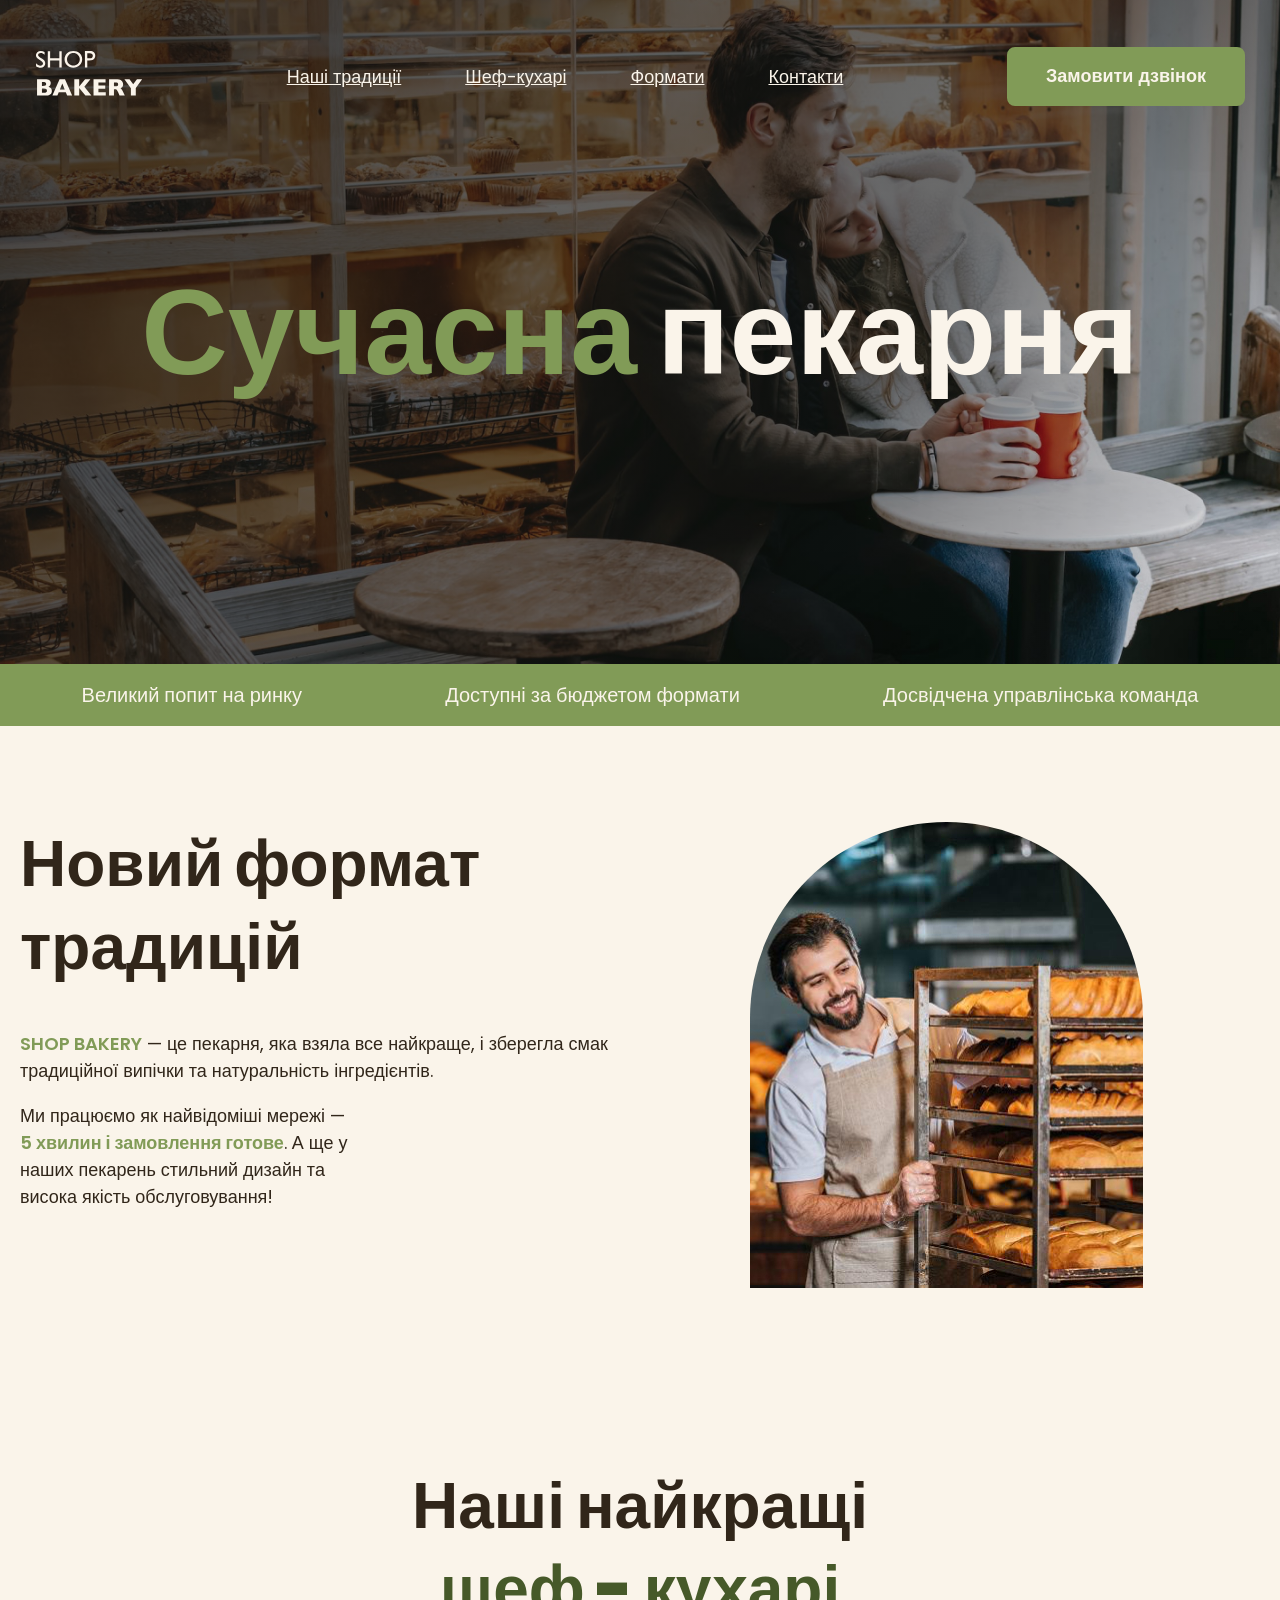
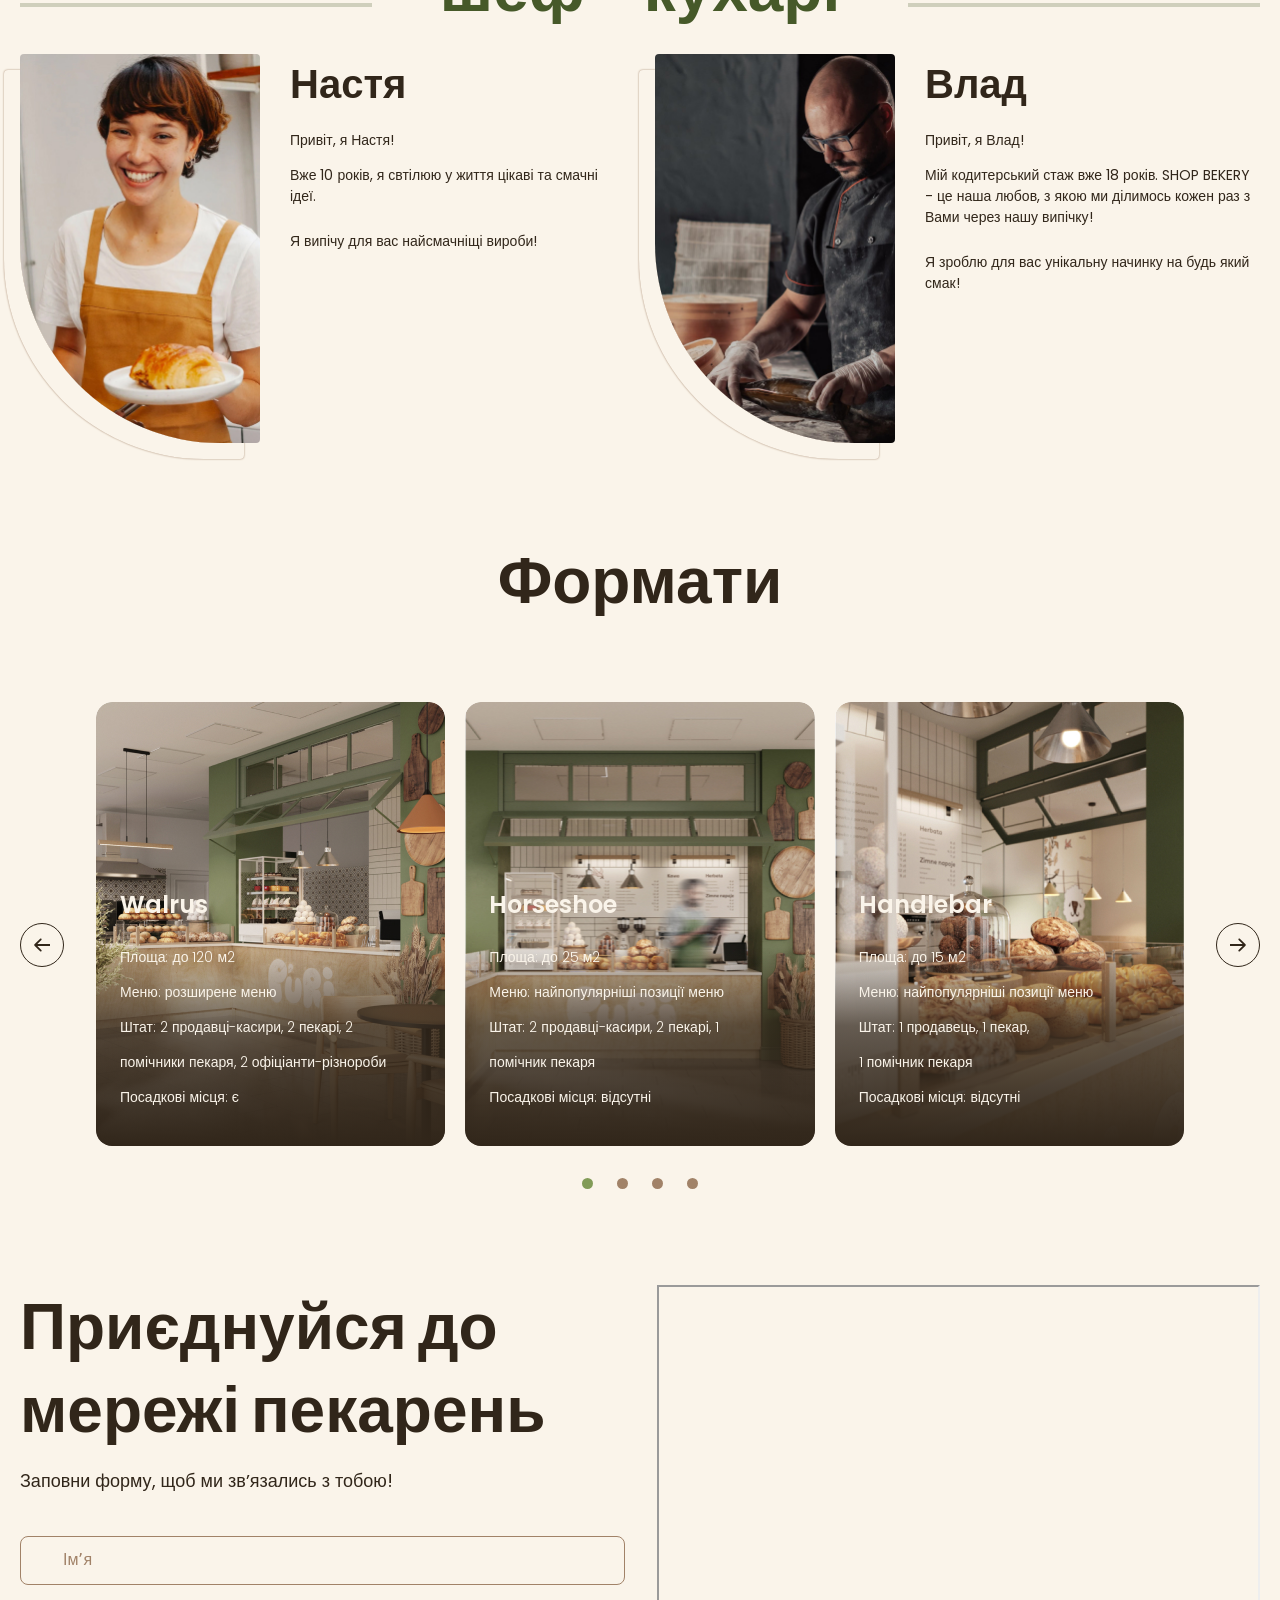
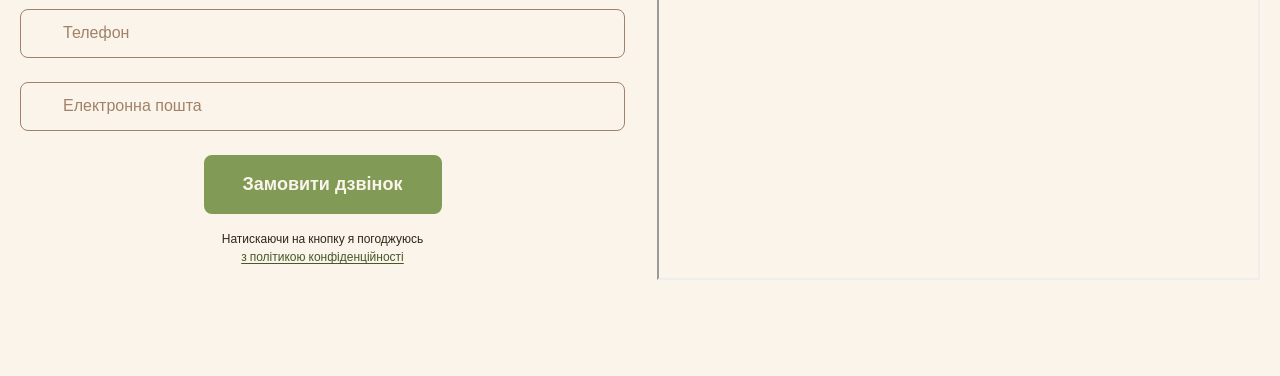
==== commit d52907c6: "updated _buttons.scss add display block" ====
--- a/index.html
+++ b/index.html
@@ -125,7 +125,7 @@
             <div class="container">
                 <h2 class="section__title formats__title section__title--centered">Формати</h2>
                 <div class="formats__slider">
-                    <button class="carousel-button prev" type="button">
+                    <button class="formats__button carousel-button prev" type="button">
                         <svg width="16" height="16">
                             <use href="./images/icons.svg#icon-arrow"></use>
                         </svg>
@@ -189,7 +189,7 @@
                             <span class="pagination__button"></span>
                         </div>
                     </div>
-                    <button class="carousel-button next rotated" type="button">
+                    <button class="formats__button carousel-button next rotated" type="button">
                         <svg width="16" height="16">
                             <use href="./images/icons.svg#icon-arrow"></use>
                         </svg>
@@ -197,7 +197,7 @@
                 </div>
             </div>
         </section>
-        <section class="contact section display-none" id="contact">
+        <section class="contact section" id="contact">
             <div class="container">
                 <div class="contact__container">
                     <div class="contact__form">
--- a/css/main.min.css
+++ b/css/main.min.css
@@ -1 +1 @@
-@font-face{font-display:swap;font-family:"Poppins";font-style:normal;font-weight:300;src:url("../fonts/poppins-300.woff2") format("woff2"),url("../fonts/poppins-300.woff") format("woff")}@font-face{font-display:swap;font-family:"Poppins";font-style:normal;font-weight:400;src:url("../fonts/poppins-400.woff2") format("woff2"),url("../fonts/poppins-400.woff") format("woff")}@font-face{font-display:swap;font-family:"Poppins";font-style:normal;font-weight:600;src:url("../fonts/poppins-600.woff2") format("woff2"),url("../fonts/poppins-600.woff") format("woff")}@font-face{font-display:swap;font-family:"Poppins";font-style:normal;font-weight:900;src:url("../fonts/poppins-900.woff2") format("woff2"),url("../fonts/poppins-900.woff") format("woff")}:root{--color-primary-dark: #31261A;--color-primary-light: #FAF4EA;--color-secodary-line: #CFCFBC;--color-secondary-light: #A18268;--color-brand-dark: #465929;--color-brand-light: #819B57}.display-none{display:none}body{background:var(--color-primary-light);color:var(--color-primary-dark);font-family:"Poppins",sans-serif;font-size:16px;font-weight:300;line-height:1.5;margin:0}.scroll-block{overflow:hidden}*,*::after,*::before{box-sizing:border-box}.container{max-width:1270px;padding:0 15px;margin:0 auto}h1,h2,h3,h4,h5,h6,ul,p{padding:0;margin-top:0}ul{margin-bottom:0;list-style-type:none}a{color:var(--color-primary-dark);display:inline-block}address{font-style:normal}@media screen and (min-width: 1280px){body{font-size:18px;font-weight:400}}.text-brand{color:var(--color-brand-light)}.text-brand-dark{color:var(--color-brand-dark)}.text-bold{font-weight:600}.text-uppercase{text-transform:uppercase}.visually-hidden{position:absolute;left:-10000px;top:auto;width:1px;height:1px;overflow:hidden}.rotated{transform:rotate(180deg)}.transition-all{transition:all .3s}.scroll-block{overflow:hidden}.section{padding:40px 0}.section__title{font-size:32px;font-weight:600;line-height:1.3}.section__title--centered{text-align:center}@media screen and (min-width: 1280px){.section{padding:48px 0}.section__title{font-size:64px;font-weight:900;line-height:1.3}}.header{padding-top:16px;width:100%;position:absolute;top:0;left:0}.header__container{display:flex;align-items:center;gap:20px;padding:15px}.header__nav{display:flex;align-items:center;flex-grow:1}.header__menu{display:none}.header__button{display:none}.header__burger{padding:0;width:24px;height:24px;border:none;background:rgba(0,0,0,0);fill:var(--color-primary-light)}@media screen and (min-width: 768px){.header{padding-top:32px}.header__menu{display:flex;flex-grow:1;gap:64px;justify-content:center}.header__burger{display:none}}@media screen and (min-width: 1280px){.header__button{display:block}.header__burger{display:none}}.hero{background:linear-gradient(127deg, rgba(18, 18, 17, 0.78) 0%, rgba(18, 18, 17, 0.6) 63.89%, rgba(18, 18, 17, 0) 100%),url("../images/bg-hero.jpg");background-position:center top;background-repeat:no-repeat;background-size:cover;padding:160px 0 48px 0}.hero__title{color:var(--color-primary-light);font-size:67px;font-weight:900;line-height:1;text-align:center;margin-bottom:0}.hero__button{display:block;margin:48px auto auto}@media screen and (min-width: 1280px){.hero{padding:272px 0}.hero__title{font-size:120px}.hero__button{display:none}}.advantages{padding:16px 0}.advantages__list{padding:24px 40px;background-color:var(--color-secodary-line);border-radius:24px;display:flex;flex-direction:column;gap:16px}.advantages__item{font-size:14px}@media screen and (min-width: 1280px){.advantages{background-color:var(--color-brand-light)}.advantages__list{padding:0;margin-bottom:0;border-radius:0;background-color:rgba(0,0,0,0);color:var(--color-primary-light);flex-direction:row;justify-content:space-around;gap:20px}.advantages__item{font-size:20px;font-weight:300}}.traditions{padding-top:40px}.traditions__images{display:none}@media screen and (min-width: 768px){.traditions{padding-top:96px}.traditions__container{display:flex;gap:20px}.traditions__content{max-width:710px}.traditions__title{margin-bottom:42px}.traditions__text{max-width:600px}.traditions__text--limit{max-width:340px}.traditions__images{display:block;border-radius:400px 400px 0 0}}.chefs__title{position:relative;margin:0 auto 24px}.chefs__title--centered{text-align:center}.chefs__title::before,.chefs__title::after{display:none;content:"";width:352px;border:2px solid var(--color-secodary-line);position:absolute;bottom:23px}.chefs__title::before{left:0}.chefs__title::after{right:0}.chefs__list{display:flex;flex-wrap:wrap;flex-direction:column;gap:40px}@media screen and (min-width: 1280px){.chefs__title{margin-top:80px}.chefs__title::before,.chefs__title::after{display:block}.chefs__item{flex-basis:calc((100% - 30px)/2)}}@media screen and (min-width: 768px){.chefs__list{flex-direction:row;gap:50px 30px}}.formats__title{margin-bottom:80px}.formats__slider{display:flex;justify-content:center;align-items:center;gap:32px}.formats__container{overflow:hidden}.formats__list{margin-bottom:32px}.contact{padding-bottom:96px}.contact__container{display:flex;justify-content:space-between;gap:32px}.contact__title{width:94%;margin-bottom:16px}.contact__text{margin-bottom:42px}.contact__form-field{margin-bottom:24px}.contact__button{margin:0 auto 16px}.contact__map{flex-shrink:0}.footer{padding:32px 0;background:url("../images/bg-footer.png");background-color:var(--color-primary-dark);background-position:center top;background-repeat:no-repeat;background-size:cover;position:relative}.footer::before,.footer::after{background-repeat:no-repeat;background-size:cover;content:"";position:absolute;bottom:0}.footer::before{background-image:url("../images/decor_footer_bread-left.png");width:180px;height:120px}.footer::after{background-image:url("../images/decor_footer_bread-right.png");width:380px;height:190px;right:0}.footer-container{display:flex;gap:20px}.footer-nav,.footer-address{display:flex;flex-basis:50%;gap:20px}.footer-logo,.footer-menu,.address-list{flex-grow:1}.address-social{padding-top:16px;display:flex;gap:22px}.address-link{color:var(--color-primary-light);font-size:16px;font-weight:300;text-decoration:none}.social-link:hover{color:var(--color-brand-light)}.social-icon{fill:var(--color-primary-light)}.social-icon:hover{fill:var(--color-brand-light)}.address-copyright{color:#a18268;font-size:14px}.mobile-menu{width:100%;height:100%;position:fixed;top:0;left:0;background-color:var(--color-primary-light);transform:translateX(-100%);transition:transform .3s}.mobile-menu__logo{margin:16px 0 32px 24px}.mobile-menu__btn-close{background:rgba(0,0,0,0);border:none;width:24px;height:24px;position:absolute;top:16px;right:24px}.mobile-menu__btn-close::before,.mobile-menu__btn-close::after{position:absolute;top:40%;right:0;content:"";width:24px;height:2px;background:var(--color-primary-dark)}.mobile-menu__btn-close::before{transform:rotate(45deg)}.mobile-menu__btn-close::after{transform:rotate(-45deg)}.mobile-menu.is-open{transform:translateX(0)}.mobile-menu__list{margin-left:24px;display:flex;flex-direction:column;gap:16px}.backdrop{padding:15px 0;position:fixed;top:0;left:0;right:0;bottom:0;background-color:rgba(0,0,0,.5);display:flex;align-items:center;justify-content:center;transition:opacity .3s,visibility .3s}.backdrop.is-hidden{opacity:0;visibility:hidden;pointer-events:none}.modal{padding:128px;width:100%;max-width:880px;height:100%;max-height:880px;background-color:var(--color-primary-light);border-radius:32px;overflow-y:auto;position:relative}.modal__title{margin-bottom:8px;text-align:center}.modal__text{margin-bottom:72px;text-align:center}.modal__form-fiald{margin-bottom:32px}.modal__button{display:block;margin:24px auto}.modal__btn-close{cursor:pointer;width:24px;height:24px;background:rgba(0,0,0,0);border:none;position:absolute;top:6%;left:90%}.modal__btn-close::before,.modal__btn-close::after{position:absolute;top:40%;right:0;content:"";width:24px;height:2px;background:var(--color-primary-dark)}.modal__btn-close::before{transform:rotate(45deg)}.modal__btn-close::after{transform:rotate(-45deg)}.privacy{margin:0 auto;max-width:220px;font-size:12px;text-align:center;font-weight:500}.privacy__link{color:var(--color-brand-dark);text-underline-offset:2px}.link{color:var(--color-primary-light);line-height:1.5;cursor:pointer}.link:hover{color:var(--color-brand-light)}.button{width:238px;height:59px;background:var(--color-brand-light);color:var(--color-primary-light);font-size:18px;font-weight:600;border:2px solid var(--color-brand-light);border-radius:8px;cursor:pointer}.button:hover{background:rgba(0,0,0,0)}.button__call:hover{color:var(--color-brand-light)}.input{position:relative}.input__label{position:absolute;top:16px;left:42px;color:var(--color-secondary-light);font-size:16px;line-height:1.17}.input__control{padding:16px 42px;width:100%;border:1px solid var(--color-secondary-light);background:rgba(0,0,0,0);border-radius:8px}.input__control:focus{border-color:var(--color-brand-light);outline:none}.input__control::-moz-placeholder{color:var(--color-secondary-light);font-size:16px;line-height:1.17}.input__control::placeholder{color:var(--color-secondary-light);font-size:16px;line-height:1.17}.input__control:focus::-moz-placeholder{color:var(--color-brand-dark)}.input__control:focus::placeholder{color:var(--color-brand-dark)}.chef-card{display:flex;justify-items:center;gap:16px}.chef-card__images{width:140px;border-radius:2px 2px 2px 116px;box-shadow:-8px 8px 0 var(--color-primary-light),-8px 8px 2px var(--color-secondary-light)}.chef-card__title{margin-bottom:8px;font-size:24px;font-weight:600}.chef-card__text{font-size:14px}.chef-card__text:last-child{margin-bottom:0}@media screen and (min-width: 1280px){.chef-card{gap:30px}.chef-card__images{width:240px;border-radius:4px 4px 4px 200px;box-shadow:-16px 16px 0 var(--color-primary-light),-16px 16px 2px var(--color-secondary-light)}.chef-card__title{margin-bottom:16px;font-size:40px}.chef-card__text{margin-bottom:24px}}.format-card{position:relative;display:flex;flex-direction:column;justify-content:flex-end;min-width:349px;min-height:444px;padding:24px;background-image:linear-gradient(180deg, rgba(49, 38, 26, 0) 55.21%, rgba(49, 38, 26, 0.71) 72.92%, var(--color-primary-dark) 100%);border-radius:16px;overflow:hidden}.format-card__images{position:absolute;z-index:-1;top:0;left:0;width:100%;height:100%}.format-card__title{font-size:24px;font-weight:600;color:var(--color-primary-light)}.format-card__text{font-size:14px;font-weight:300;color:var(--color-primary-light)}.carousel-button{padding:0;display:flex;align-items:center;justify-content:center;flex-shrink:0;width:44px;height:44px;fill:var(--color-primary-dark);background:rgba(0,0,0,0);border-radius:50%;border:1px solid var(--color-primary-dark);cursor:pointer}.carousel-button:hover{background:var(--color-primary-dark);fill:var(--color-primary-light)}.pagination{display:flex;align-items:center;justify-content:center;gap:24px}.pagination__button{padding:0;width:11px;height:11px;background-color:var(--color-secondary-light);border-radius:50%}.pagination__button--active{background-color:var(--color-brand-light)}/*# sourceMappingURL=main.min.css.map */+@font-face{font-display:swap;font-family:"Poppins";font-style:normal;font-weight:300;src:url("../fonts/poppins-300.woff2") format("woff2"),url("../fonts/poppins-300.woff") format("woff")}@font-face{font-display:swap;font-family:"Poppins";font-style:normal;font-weight:400;src:url("../fonts/poppins-400.woff2") format("woff2"),url("../fonts/poppins-400.woff") format("woff")}@font-face{font-display:swap;font-family:"Poppins";font-style:normal;font-weight:600;src:url("../fonts/poppins-600.woff2") format("woff2"),url("../fonts/poppins-600.woff") format("woff")}@font-face{font-display:swap;font-family:"Poppins";font-style:normal;font-weight:900;src:url("../fonts/poppins-900.woff2") format("woff2"),url("../fonts/poppins-900.woff") format("woff")}:root{--color-primary-dark: #31261A;--color-primary-light: #FAF4EA;--color-secodary-line: #CFCFBC;--color-secondary-light: #A18268;--color-brand-dark: #465929;--color-brand-light: #819B57}.display-none{display:none}body{background:var(--color-primary-light);color:var(--color-primary-dark);font-family:"Poppins",sans-serif;font-size:16px;font-weight:300;line-height:1.5;margin:0}.scroll-block{overflow:hidden}*,*::after,*::before{box-sizing:border-box}.container{max-width:1270px;padding:0 15px;margin:0 auto}h1,h2,h3,h4,h5,h6,ul,p{padding:0;margin-top:0}ul{margin-bottom:0;list-style-type:none}a{color:var(--color-primary-dark);display:inline-block}address{font-style:normal}@media screen and (min-width: 1280px){body{font-size:18px;font-weight:400}}.text-brand{color:var(--color-brand-light)}.text-brand-dark{color:var(--color-brand-dark)}.text-bold{font-weight:600}.text-uppercase{text-transform:uppercase}.visually-hidden{position:absolute;left:-10000px;top:auto;width:1px;height:1px;overflow:hidden}.rotated{transform:rotate(180deg)}.transition-all{transition:all .3s}.scroll-block{overflow:hidden}.link{color:var(--color-primary-light);line-height:1.5;cursor:pointer}.link:hover{color:var(--color-brand-light)}.button{width:238px;height:59px;display:block;background:var(--color-brand-light);color:var(--color-primary-light);font-size:18px;font-weight:600;border:2px solid var(--color-brand-light);border-radius:8px;cursor:pointer}.button:hover{background:rgba(0,0,0,0)}.button__call:hover{color:var(--color-brand-light)}.carousel-button{padding:0;display:flex;align-items:center;justify-content:center;flex-shrink:0;width:44px;height:44px;fill:var(--color-primary-dark);background:rgba(0,0,0,0);border-radius:50%;border:1px solid var(--color-primary-dark);cursor:pointer}.carousel-button:hover{background:var(--color-primary-dark);fill:var(--color-primary-light)}.input{position:relative}.input__label{position:absolute;top:16px;left:42px;color:var(--color-secondary-light);font-size:16px;line-height:1.17}.input__control{padding:16px 42px;width:100%;border:1px solid var(--color-secondary-light);background:rgba(0,0,0,0);border-radius:8px}.input__control:focus{border-color:var(--color-brand-light);outline:none}.input__control::-moz-placeholder{color:var(--color-secondary-light);font-size:16px;line-height:1.17}.input__control::placeholder{color:var(--color-secondary-light);font-size:16px;line-height:1.17}.input__control:focus::-moz-placeholder{color:var(--color-brand-dark)}.input__control:focus::placeholder{color:var(--color-brand-dark)}.chef-card{display:flex;justify-items:center;gap:16px}.chef-card__images{width:140px;border-radius:2px 2px 2px 116px;box-shadow:-8px 8px 0 var(--color-primary-light),-8px 8px 2px var(--color-secondary-light)}.chef-card__title{margin-bottom:8px;font-size:24px;font-weight:600}.chef-card__text{font-size:14px}.chef-card__text:last-child{margin-bottom:0}@media screen and (min-width: 1280px){.chef-card{gap:30px}.chef-card__images{width:240px;border-radius:4px 4px 4px 200px;box-shadow:-16px 16px 0 var(--color-primary-light),-16px 16px 2px var(--color-secondary-light)}.chef-card__title{margin-bottom:16px;font-size:40px}.chef-card__text{margin-bottom:24px}}.format-card{position:relative;display:flex;flex-direction:column;justify-content:flex-end;min-width:349px;min-height:444px;padding:24px;background-image:linear-gradient(180deg, rgba(49, 38, 26, 0) 55.21%, rgba(49, 38, 26, 0.71) 72.92%, var(--color-primary-dark) 100%);border-radius:16px;overflow:hidden}.format-card__images{position:absolute;z-index:-1;top:0;left:0;width:100%;height:100%}.format-card__title{font-size:24px;font-weight:600;color:var(--color-primary-light)}.format-card__text{font-size:14px;font-weight:300;color:var(--color-primary-light)}.pagination{display:flex;align-items:center;justify-content:center;gap:24px}.pagination__button{padding:0;width:11px;height:11px;background-color:var(--color-secondary-light);border-radius:50%}.pagination__button--active{background-color:var(--color-brand-light)}.section{padding:40px 0}.section__title{font-size:32px;font-weight:600;line-height:1.3}.section__title--centered{text-align:center}@media screen and (min-width: 1280px){.section{padding:48px 0}.section__title{font-size:64px;font-weight:900;line-height:1.3}}.header{padding-top:16px;width:100%;position:absolute;top:0;left:0}.header__container{display:flex;align-items:center;gap:20px;padding:15px}.header__nav{display:flex;align-items:center;flex-grow:1}.header__menu{display:none}.header__button{display:none}.header__burger{padding:0;width:24px;height:24px;border:none;background:rgba(0,0,0,0);fill:var(--color-primary-light)}@media screen and (min-width: 768px){.header{padding-top:32px}.header__menu{display:flex;flex-grow:1;gap:64px;justify-content:center}.header__burger{display:none}}@media screen and (min-width: 1280px){.header__button{display:block}.header__burger{display:none}}.hero{background:linear-gradient(127deg, rgba(18, 18, 17, 0.78) 0%, rgba(18, 18, 17, 0.6) 63.89%, rgba(18, 18, 17, 0) 100%),url("../images/bg-hero.jpg");background-position:center top;background-repeat:no-repeat;background-size:cover;padding:160px 0 48px 0}.hero__title{color:var(--color-primary-light);font-size:67px;font-weight:900;line-height:1;text-align:center;margin-bottom:0}.hero__button{display:block;margin:48px auto auto}@media screen and (min-width: 1280px){.hero{padding:272px 0}.hero__title{font-size:120px}.hero__button{display:none}}.advantages{padding:16px 0}.advantages__list{padding:24px 40px;background-color:var(--color-secodary-line);border-radius:24px;display:flex;flex-direction:column;gap:16px}.advantages__item{font-size:14px}@media screen and (min-width: 1280px){.advantages{background-color:var(--color-brand-light)}.advantages__list{padding:0;margin-bottom:0;border-radius:0;background-color:rgba(0,0,0,0);color:var(--color-primary-light);flex-direction:row;justify-content:space-around;gap:20px}.advantages__item{font-size:20px;font-weight:300}}.traditions{padding-top:40px}.traditions__images{display:none}@media screen and (min-width: 768px){.traditions{padding-top:96px}.traditions__container{display:flex;gap:20px}.traditions__content{max-width:710px}.traditions__title{margin-bottom:42px}.traditions__text{max-width:600px}.traditions__text--limit{max-width:340px}.traditions__images{display:block;border-radius:400px 400px 0 0}}.chefs__title{position:relative;margin:0 auto 24px}.chefs__title--centered{text-align:center}.chefs__title::before,.chefs__title::after{display:none;content:"";width:352px;border:2px solid var(--color-secodary-line);position:absolute;bottom:23px}.chefs__title::before{left:0}.chefs__title::after{right:0}.chefs__list{display:flex;flex-wrap:wrap;flex-direction:column;gap:40px}@media screen and (min-width: 1280px){.chefs__title{margin-top:80px}.chefs__title::before,.chefs__title::after{display:block}.chefs__item{flex-basis:calc((100% - 30px)/2)}}@media screen and (min-width: 768px){.chefs__list{flex-direction:row;gap:50px 30px}}.formats__title{margin-bottom:80px}.formats__slider{display:flex;justify-content:center;align-items:center;gap:32px}.formats__container{overflow:hidden}.formats__list{margin-bottom:32px}.formats__button{display:none}@media screen and (min-width: 768px){.formats__button{display:flex}}.contact{padding-bottom:96px}.contact__container{display:flex;justify-content:space-between;gap:32px}.contact__title{width:94%;margin-bottom:16px}.contact__text{margin-bottom:42px}.contact__form-field{margin-bottom:24px}.contact__button{margin:0 auto 16px}.contact__map{flex-shrink:0}.footer{padding:32px 0;background:url("../images/bg-footer.png");background-color:var(--color-primary-dark);background-position:center top;background-repeat:no-repeat;background-size:cover;position:relative}.footer::before,.footer::after{background-repeat:no-repeat;background-size:cover;content:"";position:absolute;bottom:0}.footer::before{background-image:url("../images/decor_footer_bread-left.png");width:180px;height:120px}.footer::after{background-image:url("../images/decor_footer_bread-right.png");width:380px;height:190px;right:0}.footer-container{display:flex;gap:20px}.footer-nav,.footer-address{display:flex;flex-basis:50%;gap:20px}.footer-logo,.footer-menu,.address-list{flex-grow:1}.address-social{padding-top:16px;display:flex;gap:22px}.address-link{color:var(--color-primary-light);font-size:16px;font-weight:300;text-decoration:none}.social-link:hover{color:var(--color-brand-light)}.social-icon{fill:var(--color-primary-light)}.social-icon:hover{fill:var(--color-brand-light)}.address-copyright{color:#a18268;font-size:14px}.mobile-menu{width:100%;height:100%;position:fixed;top:0;left:0;background-color:var(--color-primary-light);transform:translateX(-100%);transition:transform .3s}.mobile-menu__logo{margin:16px 0 32px 24px}.mobile-menu__btn-close{background:rgba(0,0,0,0);border:none;width:24px;height:24px;position:absolute;top:16px;right:24px}.mobile-menu__btn-close::before,.mobile-menu__btn-close::after{position:absolute;top:40%;right:0;content:"";width:24px;height:2px;background:var(--color-primary-dark)}.mobile-menu__btn-close::before{transform:rotate(45deg)}.mobile-menu__btn-close::after{transform:rotate(-45deg)}.mobile-menu.is-open{transform:translateX(0)}.mobile-menu__list{margin-left:24px;display:flex;flex-direction:column;gap:16px}.backdrop{padding:15px 0;position:fixed;top:0;left:0;right:0;bottom:0;background-color:rgba(0,0,0,.5);display:flex;align-items:center;justify-content:center;transition:opacity .3s,visibility .3s}.backdrop.is-hidden{opacity:0;visibility:hidden;pointer-events:none}.modal{padding:128px;width:100%;max-width:880px;height:100%;max-height:880px;background-color:var(--color-primary-light);border-radius:32px;overflow-y:auto;position:relative}.modal__title{margin-bottom:8px;text-align:center}.modal__text{margin-bottom:72px;text-align:center}.modal__form-fiald{margin-bottom:32px}.modal__button{display:block;margin:24px auto}.modal__btn-close{cursor:pointer;width:24px;height:24px;background:rgba(0,0,0,0);border:none;position:absolute;top:6%;left:90%}.modal__btn-close::before,.modal__btn-close::after{position:absolute;top:40%;right:0;content:"";width:24px;height:2px;background:var(--color-primary-dark)}.modal__btn-close::before{transform:rotate(45deg)}.modal__btn-close::after{transform:rotate(-45deg)}.privacy{margin:0 auto;max-width:220px;font-size:12px;text-align:center;font-weight:500}.privacy__link{color:var(--color-brand-dark);text-underline-offset:2px}/*# sourceMappingURL=main.min.css.map */
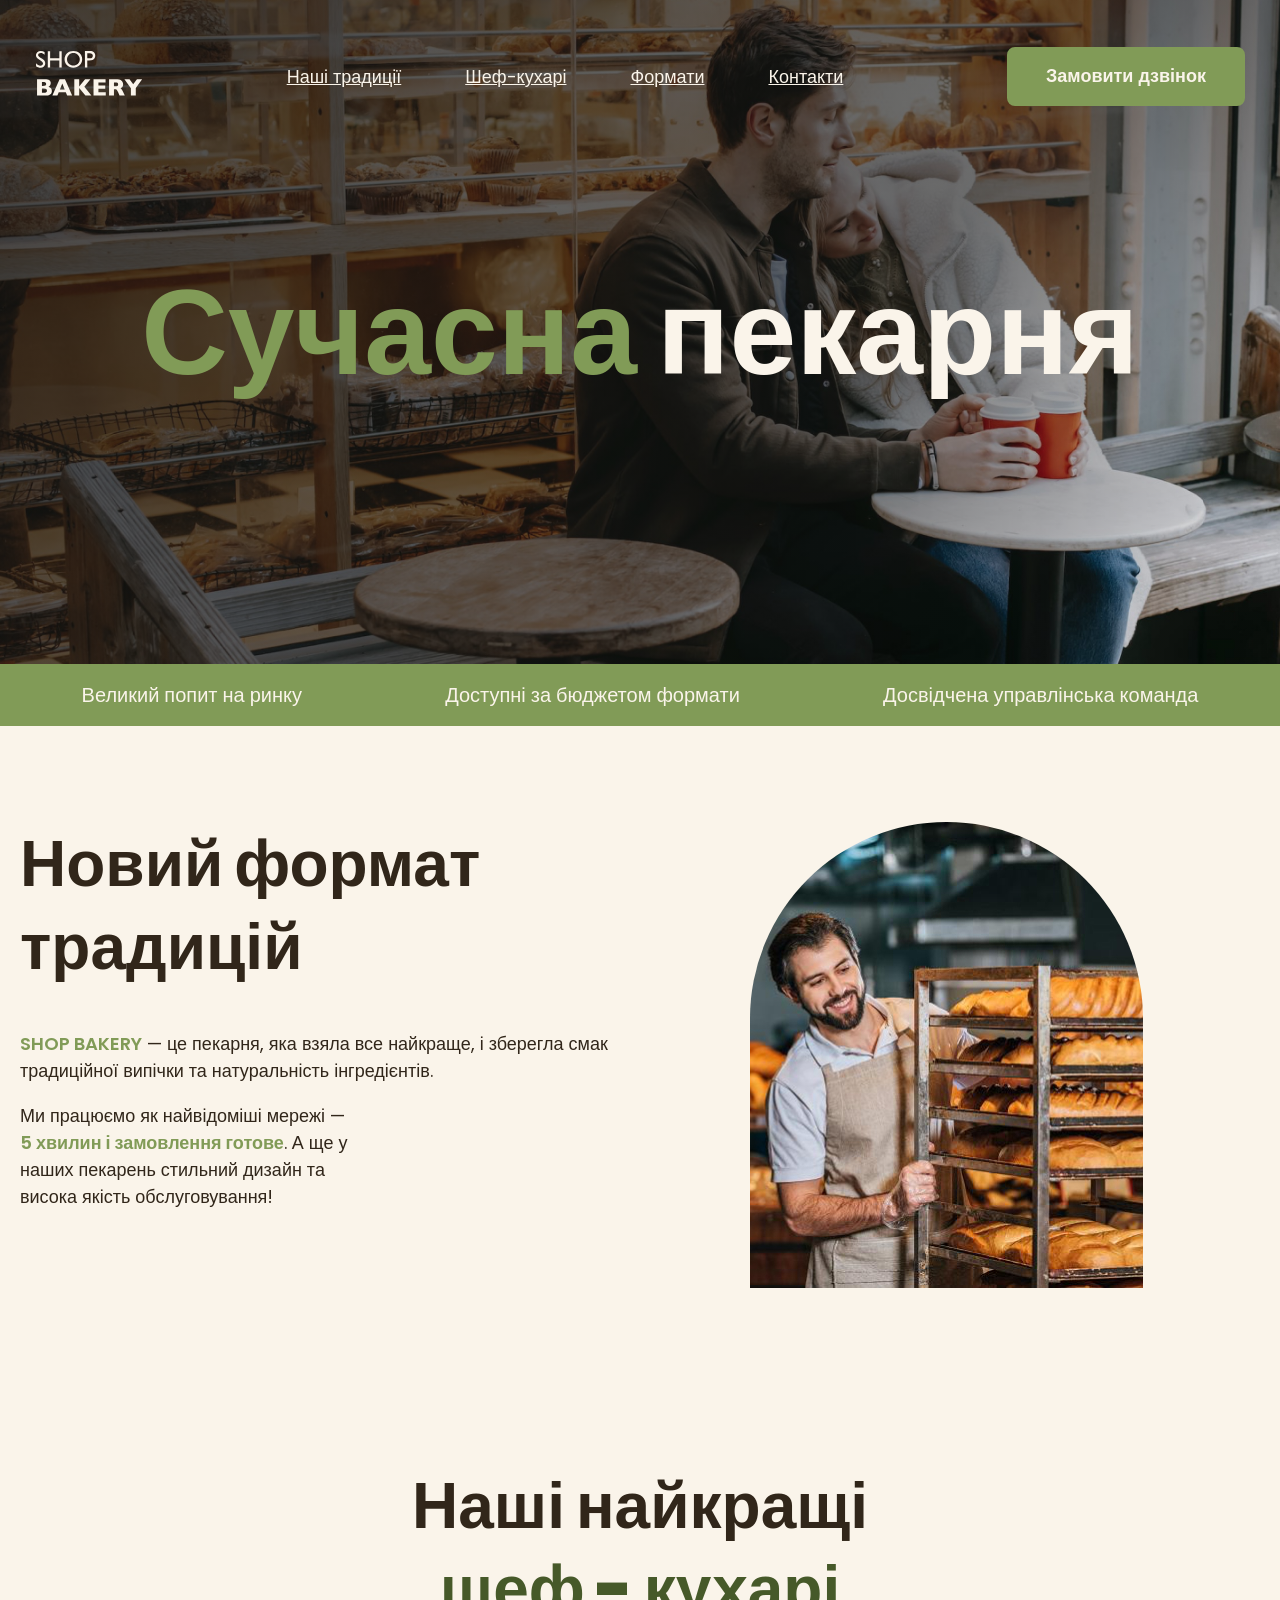
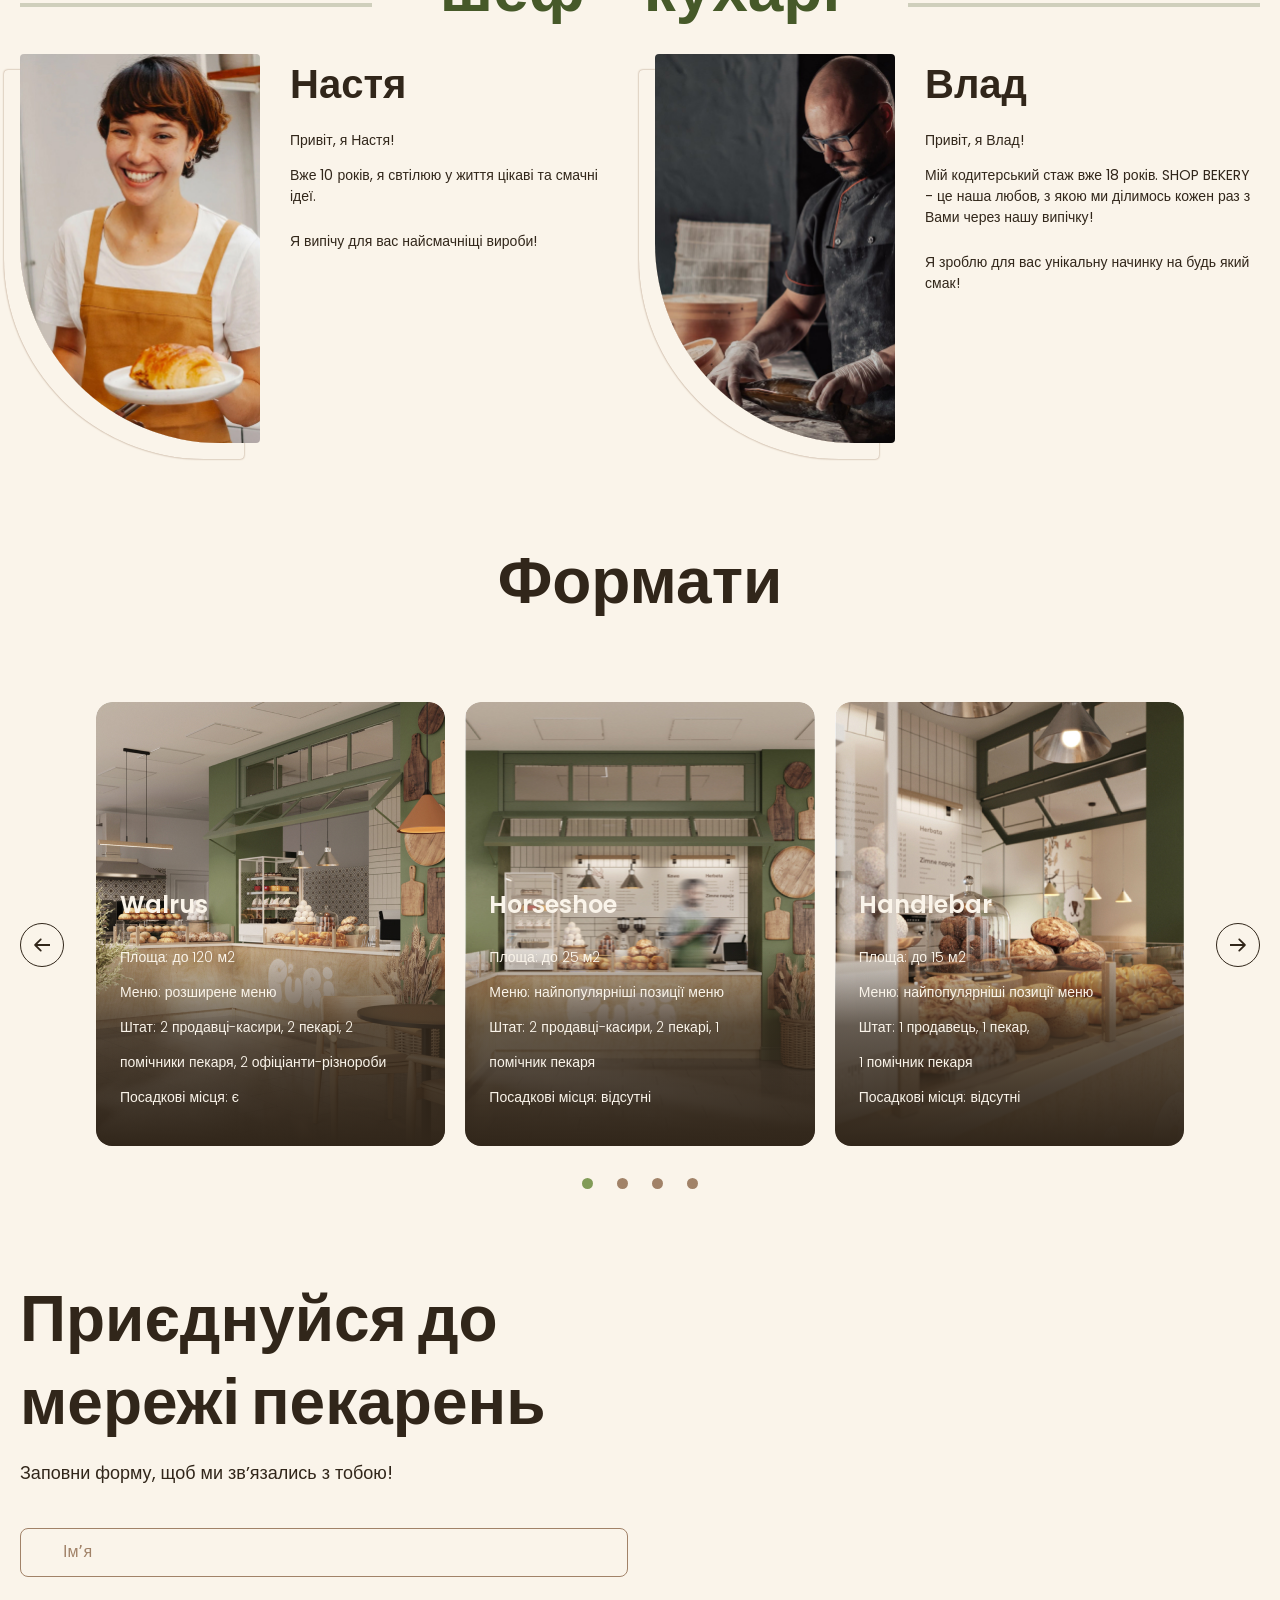
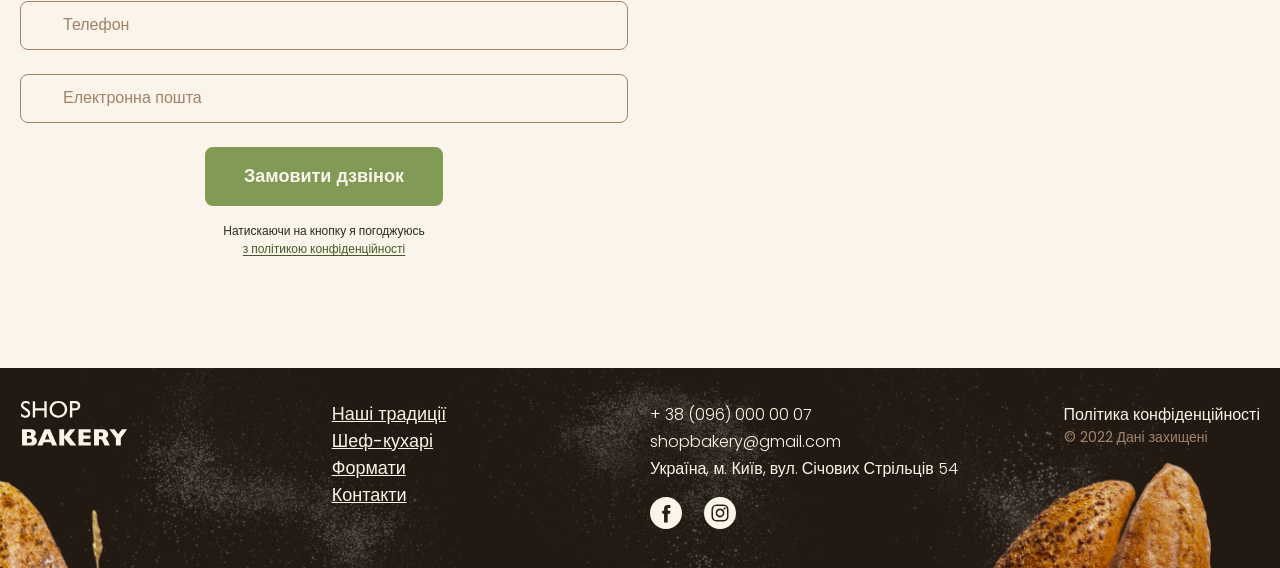
==== commit 37c8812b: "adaptacion section contact" ====
--- a/index.html
+++ b/index.html
@@ -241,15 +241,17 @@
                             </p>
                         </form>
                     </div>
-                    <iframe class="contact__map" 
-                        src="https://www.google.com/maps/embed?pb=!1m18!1m12!1m3!1d2540.1634470361028!2d30.488698375993255!3d50.456680986915956!&#10;
-                        2m3!1f0!2f0!3f0!3m2!1i1024!2i768!4f13.1!3m3!1m2!1s0x40d4ce637c006b2d%3A0xaf86385f19996ff0!2z0YPQuy4g0KHQtdGH0LXQstGL0YUg0KHRgtGA&#10;                            0LXQu9GM0YbQvtCyLCA1NCwg0JrQuNC10LIsINCj0LrRgNCw0LjQvdCwLCAwMjAwMA!5e0!3m2!1sru!2scz!4v1732289102169!5m2!1sru!2scz" width="603" height="595" allowfullscreen="" loading="lazy" eferrerpolicy="no-referrer-when-downgrade">
-                    </iframe>
+                        <iframe class="contact__map"
+                            src="https://www.google.com/maps/embed?pb=!1m18!1m12!1m3!1d2540.1634470361028!2d30.488698375993255!3d50.456680986915956!&#10;
+                            2m3!1f0!2f0!3f0!3m2!1i1024!2i768!4f13.1!3m3!1m2!1s0x40d4ce637c006b2d%3A0xaf86385f19996ff0!2z0YPQuy4g0KHQtdGH0LXQstGL0YUg0KHRgtGA&#10;
+                            0LXQu9GM0YbQvtCyLCA1NCwg0JrQuNC10LIsINCj0LrRgNCw0LjQvdCwLCAwMjAwMA!5e0!3m2!1sru!2scz!4v1732289102169!5m2!1sru!2scz"
+                            allowfullscreen="" loading="lazy" eferrerpolicy="no-referrer-when-downgrade">
+                        </iframe>
                 </div>
             </div>
         </section>
     </main>
-    <footer class="footer display-none" id="footer">
+    <footer class="footer" id="footer">
         <div class="container">
             <div class="footer-container">
                 <nav class="footer-nav">
--- a/css/main.min.css
+++ b/css/main.min.css
@@ -1 +1 @@
-@font-face{font-display:swap;font-family:"Poppins";font-style:normal;font-weight:300;src:url("../fonts/poppins-300.woff2") format("woff2"),url("../fonts/poppins-300.woff") format("woff")}@font-face{font-display:swap;font-family:"Poppins";font-style:normal;font-weight:400;src:url("../fonts/poppins-400.woff2") format("woff2"),url("../fonts/poppins-400.woff") format("woff")}@font-face{font-display:swap;font-family:"Poppins";font-style:normal;font-weight:600;src:url("../fonts/poppins-600.woff2") format("woff2"),url("../fonts/poppins-600.woff") format("woff")}@font-face{font-display:swap;font-family:"Poppins";font-style:normal;font-weight:900;src:url("../fonts/poppins-900.woff2") format("woff2"),url("../fonts/poppins-900.woff") format("woff")}:root{--color-primary-dark: #31261A;--color-primary-light: #FAF4EA;--color-secodary-line: #CFCFBC;--color-secondary-light: #A18268;--color-brand-dark: #465929;--color-brand-light: #819B57}.display-none{display:none}body{background:var(--color-primary-light);color:var(--color-primary-dark);font-family:"Poppins",sans-serif;font-size:16px;font-weight:300;line-height:1.5;margin:0}.scroll-block{overflow:hidden}*,*::after,*::before{box-sizing:border-box}.container{max-width:1270px;padding:0 15px;margin:0 auto}h1,h2,h3,h4,h5,h6,ul,p{padding:0;margin-top:0}ul{margin-bottom:0;list-style-type:none}a{color:var(--color-primary-dark);display:inline-block}address{font-style:normal}@media screen and (min-width: 1280px){body{font-size:18px;font-weight:400}}.text-brand{color:var(--color-brand-light)}.text-brand-dark{color:var(--color-brand-dark)}.text-bold{font-weight:600}.text-uppercase{text-transform:uppercase}.visually-hidden{position:absolute;left:-10000px;top:auto;width:1px;height:1px;overflow:hidden}.rotated{transform:rotate(180deg)}.transition-all{transition:all .3s}.scroll-block{overflow:hidden}.link{color:var(--color-primary-light);line-height:1.5;cursor:pointer}.link:hover{color:var(--color-brand-light)}.button{width:238px;height:59px;display:block;background:var(--color-brand-light);color:var(--color-primary-light);font-size:18px;font-weight:600;border:2px solid var(--color-brand-light);border-radius:8px;cursor:pointer}.button:hover{background:rgba(0,0,0,0)}.button__call:hover{color:var(--color-brand-light)}.carousel-button{padding:0;display:flex;align-items:center;justify-content:center;flex-shrink:0;width:44px;height:44px;fill:var(--color-primary-dark);background:rgba(0,0,0,0);border-radius:50%;border:1px solid var(--color-primary-dark);cursor:pointer}.carousel-button:hover{background:var(--color-primary-dark);fill:var(--color-primary-light)}.input{position:relative}.input__label{position:absolute;top:16px;left:42px;color:var(--color-secondary-light);font-size:16px;line-height:1.17}.input__control{padding:16px 42px;width:100%;border:1px solid var(--color-secondary-light);background:rgba(0,0,0,0);border-radius:8px}.input__control:focus{border-color:var(--color-brand-light);outline:none}.input__control::-moz-placeholder{color:var(--color-secondary-light);font-size:16px;line-height:1.17}.input__control::placeholder{color:var(--color-secondary-light);font-size:16px;line-height:1.17}.input__control:focus::-moz-placeholder{color:var(--color-brand-dark)}.input__control:focus::placeholder{color:var(--color-brand-dark)}.chef-card{display:flex;justify-items:center;gap:16px}.chef-card__images{width:140px;border-radius:2px 2px 2px 116px;box-shadow:-8px 8px 0 var(--color-primary-light),-8px 8px 2px var(--color-secondary-light)}.chef-card__title{margin-bottom:8px;font-size:24px;font-weight:600}.chef-card__text{font-size:14px}.chef-card__text:last-child{margin-bottom:0}@media screen and (min-width: 1280px){.chef-card{gap:30px}.chef-card__images{width:240px;border-radius:4px 4px 4px 200px;box-shadow:-16px 16px 0 var(--color-primary-light),-16px 16px 2px var(--color-secondary-light)}.chef-card__title{margin-bottom:16px;font-size:40px}.chef-card__text{margin-bottom:24px}}.format-card{position:relative;display:flex;flex-direction:column;justify-content:flex-end;min-width:349px;min-height:444px;padding:24px;background-image:linear-gradient(180deg, rgba(49, 38, 26, 0) 55.21%, rgba(49, 38, 26, 0.71) 72.92%, var(--color-primary-dark) 100%);border-radius:16px;overflow:hidden}.format-card__images{position:absolute;z-index:-1;top:0;left:0;width:100%;height:100%}.format-card__title{font-size:24px;font-weight:600;color:var(--color-primary-light)}.format-card__text{font-size:14px;font-weight:300;color:var(--color-primary-light)}.pagination{display:flex;align-items:center;justify-content:center;gap:24px}.pagination__button{padding:0;width:11px;height:11px;background-color:var(--color-secondary-light);border-radius:50%}.pagination__button--active{background-color:var(--color-brand-light)}.section{padding:40px 0}.section__title{font-size:32px;font-weight:600;line-height:1.3}.section__title--centered{text-align:center}@media screen and (min-width: 1280px){.section{padding:48px 0}.section__title{font-size:64px;font-weight:900;line-height:1.3}}.header{padding-top:16px;width:100%;position:absolute;top:0;left:0}.header__container{display:flex;align-items:center;gap:20px;padding:15px}.header__nav{display:flex;align-items:center;flex-grow:1}.header__menu{display:none}.header__button{display:none}.header__burger{padding:0;width:24px;height:24px;border:none;background:rgba(0,0,0,0);fill:var(--color-primary-light)}@media screen and (min-width: 768px){.header{padding-top:32px}.header__menu{display:flex;flex-grow:1;gap:64px;justify-content:center}.header__burger{display:none}}@media screen and (min-width: 1280px){.header__button{display:block}.header__burger{display:none}}.hero{background:linear-gradient(127deg, rgba(18, 18, 17, 0.78) 0%, rgba(18, 18, 17, 0.6) 63.89%, rgba(18, 18, 17, 0) 100%),url("../images/bg-hero.jpg");background-position:center top;background-repeat:no-repeat;background-size:cover;padding:160px 0 48px 0}.hero__title{color:var(--color-primary-light);font-size:67px;font-weight:900;line-height:1;text-align:center;margin-bottom:0}.hero__button{display:block;margin:48px auto auto}@media screen and (min-width: 1280px){.hero{padding:272px 0}.hero__title{font-size:120px}.hero__button{display:none}}.advantages{padding:16px 0}.advantages__list{padding:24px 40px;background-color:var(--color-secodary-line);border-radius:24px;display:flex;flex-direction:column;gap:16px}.advantages__item{font-size:14px}@media screen and (min-width: 1280px){.advantages{background-color:var(--color-brand-light)}.advantages__list{padding:0;margin-bottom:0;border-radius:0;background-color:rgba(0,0,0,0);color:var(--color-primary-light);flex-direction:row;justify-content:space-around;gap:20px}.advantages__item{font-size:20px;font-weight:300}}.traditions{padding-top:40px}.traditions__images{display:none}@media screen and (min-width: 768px){.traditions{padding-top:96px}.traditions__container{display:flex;gap:20px}.traditions__content{max-width:710px}.traditions__title{margin-bottom:42px}.traditions__text{max-width:600px}.traditions__text--limit{max-width:340px}.traditions__images{display:block;border-radius:400px 400px 0 0}}.chefs__title{position:relative;margin:0 auto 24px}.chefs__title--centered{text-align:center}.chefs__title::before,.chefs__title::after{display:none;content:"";width:352px;border:2px solid var(--color-secodary-line);position:absolute;bottom:23px}.chefs__title::before{left:0}.chefs__title::after{right:0}.chefs__list{display:flex;flex-wrap:wrap;flex-direction:column;gap:40px}@media screen and (min-width: 1280px){.chefs__title{margin-top:80px}.chefs__title::before,.chefs__title::after{display:block}.chefs__item{flex-basis:calc((100% - 30px)/2)}}@media screen and (min-width: 768px){.chefs__list{flex-direction:row;gap:50px 30px}}.formats__title{margin-bottom:80px}.formats__slider{display:flex;justify-content:center;align-items:center;gap:32px}.formats__container{overflow:hidden}.formats__list{margin-bottom:32px}.formats__button{display:none}@media screen and (min-width: 768px){.formats__button{display:flex}}.contact{padding-bottom:96px}.contact__container{display:flex;justify-content:space-between;gap:32px}.contact__title{width:94%;margin-bottom:16px}.contact__text{margin-bottom:42px}.contact__form-field{margin-bottom:24px}.contact__button{margin:0 auto 16px}.contact__map{flex-shrink:0}.footer{padding:32px 0;background:url("../images/bg-footer.png");background-color:var(--color-primary-dark);background-position:center top;background-repeat:no-repeat;background-size:cover;position:relative}.footer::before,.footer::after{background-repeat:no-repeat;background-size:cover;content:"";position:absolute;bottom:0}.footer::before{background-image:url("../images/decor_footer_bread-left.png");width:180px;height:120px}.footer::after{background-image:url("../images/decor_footer_bread-right.png");width:380px;height:190px;right:0}.footer-container{display:flex;gap:20px}.footer-nav,.footer-address{display:flex;flex-basis:50%;gap:20px}.footer-logo,.footer-menu,.address-list{flex-grow:1}.address-social{padding-top:16px;display:flex;gap:22px}.address-link{color:var(--color-primary-light);font-size:16px;font-weight:300;text-decoration:none}.social-link:hover{color:var(--color-brand-light)}.social-icon{fill:var(--color-primary-light)}.social-icon:hover{fill:var(--color-brand-light)}.address-copyright{color:#a18268;font-size:14px}.mobile-menu{width:100%;height:100%;position:fixed;top:0;left:0;background-color:var(--color-primary-light);transform:translateX(-100%);transition:transform .3s}.mobile-menu__logo{margin:16px 0 32px 24px}.mobile-menu__btn-close{background:rgba(0,0,0,0);border:none;width:24px;height:24px;position:absolute;top:16px;right:24px}.mobile-menu__btn-close::before,.mobile-menu__btn-close::after{position:absolute;top:40%;right:0;content:"";width:24px;height:2px;background:var(--color-primary-dark)}.mobile-menu__btn-close::before{transform:rotate(45deg)}.mobile-menu__btn-close::after{transform:rotate(-45deg)}.mobile-menu.is-open{transform:translateX(0)}.mobile-menu__list{margin-left:24px;display:flex;flex-direction:column;gap:16px}.backdrop{padding:15px 0;position:fixed;top:0;left:0;right:0;bottom:0;background-color:rgba(0,0,0,.5);display:flex;align-items:center;justify-content:center;transition:opacity .3s,visibility .3s}.backdrop.is-hidden{opacity:0;visibility:hidden;pointer-events:none}.modal{padding:128px;width:100%;max-width:880px;height:100%;max-height:880px;background-color:var(--color-primary-light);border-radius:32px;overflow-y:auto;position:relative}.modal__title{margin-bottom:8px;text-align:center}.modal__text{margin-bottom:72px;text-align:center}.modal__form-fiald{margin-bottom:32px}.modal__button{display:block;margin:24px auto}.modal__btn-close{cursor:pointer;width:24px;height:24px;background:rgba(0,0,0,0);border:none;position:absolute;top:6%;left:90%}.modal__btn-close::before,.modal__btn-close::after{position:absolute;top:40%;right:0;content:"";width:24px;height:2px;background:var(--color-primary-dark)}.modal__btn-close::before{transform:rotate(45deg)}.modal__btn-close::after{transform:rotate(-45deg)}.privacy{margin:0 auto;max-width:220px;font-size:12px;text-align:center;font-weight:500}.privacy__link{color:var(--color-brand-dark);text-underline-offset:2px}/*# sourceMappingURL=main.min.css.map */+@font-face{font-display:swap;font-family:"Poppins";font-style:normal;font-weight:300;src:url("../fonts/poppins-300.woff2") format("woff2"),url("../fonts/poppins-300.woff") format("woff")}@font-face{font-display:swap;font-family:"Poppins";font-style:normal;font-weight:400;src:url("../fonts/poppins-400.woff2") format("woff2"),url("../fonts/poppins-400.woff") format("woff")}@font-face{font-display:swap;font-family:"Poppins";font-style:normal;font-weight:600;src:url("../fonts/poppins-600.woff2") format("woff2"),url("../fonts/poppins-600.woff") format("woff")}@font-face{font-display:swap;font-family:"Poppins";font-style:normal;font-weight:900;src:url("../fonts/poppins-900.woff2") format("woff2"),url("../fonts/poppins-900.woff") format("woff")}:root{--color-primary-dark: #31261A;--color-primary-light: #FAF4EA;--color-secodary-line: #CFCFBC;--color-secondary-light: #A18268;--color-brand-dark: #465929;--color-brand-light: #819B57}.display-none{display:none}body{background:var(--color-primary-light);color:var(--color-primary-dark);font-family:"Poppins",sans-serif;font-size:16px;font-weight:300;line-height:1.5;margin:0}.scroll-block{overflow:hidden}*,*::after,*::before{box-sizing:border-box}.container{width:100%;max-width:1270px;padding:0 15px;margin:0 auto}h1,h2,h3,h4,h5,h6,ul,p{padding:0;margin-top:0}ul{margin-bottom:0;list-style-type:none}a{color:var(--color-primary-dark);display:inline-block}address{font-style:normal}@media screen and (min-width: 1280px){body{font-size:18px;font-weight:400}}.text-brand{color:var(--color-brand-light)}.text-brand-dark{color:var(--color-brand-dark)}.text-bold{font-weight:600}.text-uppercase{text-transform:uppercase}.visually-hidden{position:absolute;left:-10000px;top:auto;width:1px;height:1px;overflow:hidden}.rotated{transform:rotate(180deg)}.transition-all{transition:all .3s}.scroll-block{overflow:hidden}.link{color:var(--color-primary-light);line-height:1.5;cursor:pointer}.link:hover{color:var(--color-brand-light)}.button{width:238px;height:59px;display:block;background:var(--color-brand-light);color:var(--color-primary-light);font-size:18px;font-weight:600;border:2px solid var(--color-brand-light);border-radius:8px;cursor:pointer}.button:hover{background:rgba(0,0,0,0)}.button__call:hover{color:var(--color-brand-light)}.carousel-button{padding:0;display:flex;align-items:center;justify-content:center;flex-shrink:0;width:44px;height:44px;fill:var(--color-primary-dark);background:rgba(0,0,0,0);border-radius:50%;border:1px solid var(--color-primary-dark);cursor:pointer}.carousel-button:hover{background:var(--color-primary-dark);fill:var(--color-primary-light)}.input{position:relative}.input__label{position:absolute;top:16px;left:42px;color:var(--color-secondary-light);font-size:16px;line-height:1.17}.input__control{padding:8px 24px;width:100%;border:1px solid var(--color-secondary-light);background:rgba(0,0,0,0);border-radius:8px}.input__control:focus{border-color:var(--color-brand-light);outline:none}.input__control::-moz-placeholder{color:var(--color-secondary-light);font-size:16px;line-height:1.17}.input__control::placeholder{color:var(--color-secondary-light);font-size:16px;line-height:1.17}.input__control:focus::-moz-placeholder{color:var(--color-brand-dark)}.input__control:focus::placeholder{color:var(--color-brand-dark)}@media screen and (min-width: 768px){.input__control{padding:16px 42px}}.chef-card{display:flex;justify-items:center;gap:16px}.chef-card__images{width:140px;border-radius:2px 2px 2px 116px;box-shadow:-8px 8px 0 var(--color-primary-light),-8px 8px 2px var(--color-secondary-light)}.chef-card__title{margin-bottom:8px;font-size:24px;font-weight:600}.chef-card__text{font-size:14px}.chef-card__text:last-child{margin-bottom:0}@media screen and (min-width: 1280px){.chef-card{gap:30px}.chef-card__images{width:240px;border-radius:4px 4px 4px 200px;box-shadow:-16px 16px 0 var(--color-primary-light),-16px 16px 2px var(--color-secondary-light)}.chef-card__title{margin-bottom:16px;font-size:40px}.chef-card__text{margin-bottom:24px}}.format-card{position:relative;display:flex;flex-direction:column;justify-content:flex-end;min-width:349px;min-height:444px;padding:24px;background-image:linear-gradient(180deg, rgba(49, 38, 26, 0) 55.21%, rgba(49, 38, 26, 0.71) 72.92%, var(--color-primary-dark) 100%);border-radius:16px;overflow:hidden}.format-card__images{position:absolute;z-index:-1;top:0;left:0;width:100%;height:100%}.format-card__title{font-size:24px;font-weight:600;color:var(--color-primary-light)}.format-card__text{font-size:14px;font-weight:300;color:var(--color-primary-light)}.pagination{display:flex;align-items:center;justify-content:center;gap:24px}.pagination__button{padding:0;width:11px;height:11px;background-color:var(--color-secondary-light);border-radius:50%}.pagination__button--active{background-color:var(--color-brand-light)}.section{padding:20px 0}.section__title{font-size:32px;font-weight:600;line-height:1.3}.section__title--centered{text-align:center}@media screen and (min-width: 1280px){.section{padding:48px 0}.section__title{font-size:64px;font-weight:900;line-height:1.3}}.header{padding-top:16px;width:100%;position:absolute;top:0;left:0}.header__container{display:flex;align-items:center;gap:20px;padding:15px}.header__nav{display:flex;align-items:center;flex-grow:1}.header__menu{display:none}.header__button{display:none}.header__burger{padding:0;width:24px;height:24px;border:none;background:rgba(0,0,0,0);fill:var(--color-primary-light)}@media screen and (min-width: 768px){.header{padding-top:32px}.header__menu{display:flex;flex-grow:1;gap:64px;justify-content:center}.header__burger{display:none}}@media screen and (min-width: 1280px){.header__button{display:block}.header__burger{display:none}}.hero{background:linear-gradient(127deg, rgba(18, 18, 17, 0.78) 0%, rgba(18, 18, 17, 0.6) 63.89%, rgba(18, 18, 17, 0) 100%),url("../images/bg-hero.jpg");background-position:center top;background-repeat:no-repeat;background-size:cover;padding:160px 0 48px 0}.hero__title{color:var(--color-primary-light);font-size:67px;font-weight:900;line-height:1;text-align:center;margin-bottom:0}.hero__button{display:block;margin:48px auto auto}@media screen and (min-width: 1280px){.hero{padding:272px 0}.hero__title{font-size:120px}.hero__button{display:none}}.advantages{padding:16px 0}.advantages__list{padding:24px 40px;background-color:var(--color-secodary-line);border-radius:24px;display:flex;flex-direction:column;gap:16px}.advantages__item{font-size:14px}@media screen and (min-width: 1280px){.advantages{background-color:var(--color-brand-light)}.advantages__list{padding:0;margin-bottom:0;border-radius:0;background-color:rgba(0,0,0,0);color:var(--color-primary-light);flex-direction:row;justify-content:space-around;gap:20px}.advantages__item{font-size:20px;font-weight:300}}.traditions{padding-top:40px}.traditions__images{display:none}@media screen and (min-width: 768px){.traditions{padding-top:96px}.traditions__container{display:flex;gap:20px}.traditions__content{max-width:710px}.traditions__title{margin-bottom:42px}.traditions__text{max-width:600px}.traditions__text--limit{max-width:340px}.traditions__images{display:block;border-radius:400px 400px 0 0}}.chefs__title{position:relative;margin:0 auto 24px}.chefs__title--centered{text-align:center}.chefs__title::before,.chefs__title::after{display:none;content:"";width:352px;border:2px solid var(--color-secodary-line);position:absolute;bottom:23px}.chefs__title::before{left:0}.chefs__title::after{right:0}.chefs__list{display:flex;flex-wrap:wrap;flex-direction:column;gap:40px}@media screen and (min-width: 1280px){.chefs__title{margin-top:80px}.chefs__title::before,.chefs__title::after{display:block}.chefs__item{flex-basis:calc((100% - 30px)/2)}}@media screen and (min-width: 768px){.chefs__list{flex-direction:row;gap:50px 30px}}.formats__title{margin-bottom:80px}.formats__slider{display:flex;justify-content:center;align-items:center;gap:32px}.formats__container{overflow:hidden}.formats__list{margin-bottom:32px}.formats__button{display:none}@media screen and (min-width: 768px){.formats__button{display:flex}}.contact{padding:40px 0 0 0}.contact__container{display:flex;flex-direction:column;justify-content:space-between;gap:32px}.contact__title{margin-bottom:16px}.contact__text{margin-bottom:42px}.contact__form-field{margin-bottom:24px}.contact__button{margin:0 auto 16px}.contact__map{margin:0 -24px;min-height:176px;border-radius:16px;flex-shrink:0;border:none}@media screen and (min-width: 1280px){.contact{padding-bottom:96px}.contact__container{display:flex;flex-direction:row;justify-content:space-between;gap:32px}.contact__title{margin-bottom:16px}.contact__text{margin-bottom:42px}.contact__form-field{margin-bottom:24px}.contact__button{margin:0 auto 16px}.contact__map{margin:auto;width:600px;height:595px;flex-shrink:0;border:none}}.footer{padding:32px 0;background:url("../images/bg-footer.png");background-color:var(--color-primary-dark);background-position:center top;background-repeat:no-repeat;background-size:cover;position:relative}.footer::before,.footer::after{background-repeat:no-repeat;background-size:cover;content:"";position:absolute;bottom:0}.footer::before{background-image:url("../images/decor_footer_bread-left.png");width:180px;height:120px}.footer::after{background-image:url("../images/decor_footer_bread-right.png");width:380px;height:190px;right:0}.footer-container{display:flex;gap:20px}.footer-nav,.footer-address{display:flex;flex-basis:50%;gap:20px}.footer-logo,.footer-menu,.address-list{flex-grow:1}.address-social{padding-top:16px;display:flex;gap:22px}.address-link{color:var(--color-primary-light);font-size:16px;font-weight:300;text-decoration:none}.social-link:hover{color:var(--color-brand-light)}.social-icon{fill:var(--color-primary-light)}.social-icon:hover{fill:var(--color-brand-light)}.address-copyright{color:#a18268;font-size:14px}.mobile-menu{width:100%;height:100%;position:fixed;top:0;left:0;background-color:var(--color-primary-light);transform:translateX(-100%);transition:transform .3s}.mobile-menu__logo{margin:16px 0 32px 24px}.mobile-menu__btn-close{background:rgba(0,0,0,0);border:none;width:24px;height:24px;position:absolute;top:16px;right:24px}.mobile-menu__btn-close::before,.mobile-menu__btn-close::after{position:absolute;top:40%;right:0;content:"";width:24px;height:2px;background:var(--color-primary-dark)}.mobile-menu__btn-close::before{transform:rotate(45deg)}.mobile-menu__btn-close::after{transform:rotate(-45deg)}.mobile-menu.is-open{transform:translateX(0)}.mobile-menu__list{margin-left:24px;display:flex;flex-direction:column;gap:16px}.backdrop{padding:15px 0;position:fixed;top:0;left:0;right:0;bottom:0;background-color:rgba(0,0,0,.5);display:flex;align-items:center;justify-content:center;transition:opacity .3s,visibility .3s}.backdrop.is-hidden{opacity:0;visibility:hidden;pointer-events:none}.modal{padding:128px;width:100%;max-width:880px;height:100%;max-height:880px;background-color:var(--color-primary-light);border-radius:32px;overflow-y:auto;position:relative}.modal__title{margin-bottom:8px;text-align:center}.modal__text{margin-bottom:72px;text-align:center}.modal__form-fiald{margin-bottom:32px}.modal__button{display:block;margin:24px auto}.modal__btn-close{cursor:pointer;width:24px;height:24px;background:rgba(0,0,0,0);border:none;position:absolute;top:6%;left:90%}.modal__btn-close::before,.modal__btn-close::after{position:absolute;top:40%;right:0;content:"";width:24px;height:2px;background:var(--color-primary-dark)}.modal__btn-close::before{transform:rotate(45deg)}.modal__btn-close::after{transform:rotate(-45deg)}.privacy{margin:0 auto;max-width:220px;font-size:12px;text-align:center;font-weight:500}.privacy__link{color:var(--color-brand-dark);text-underline-offset:2px}/*# sourceMappingURL=main.min.css.map */
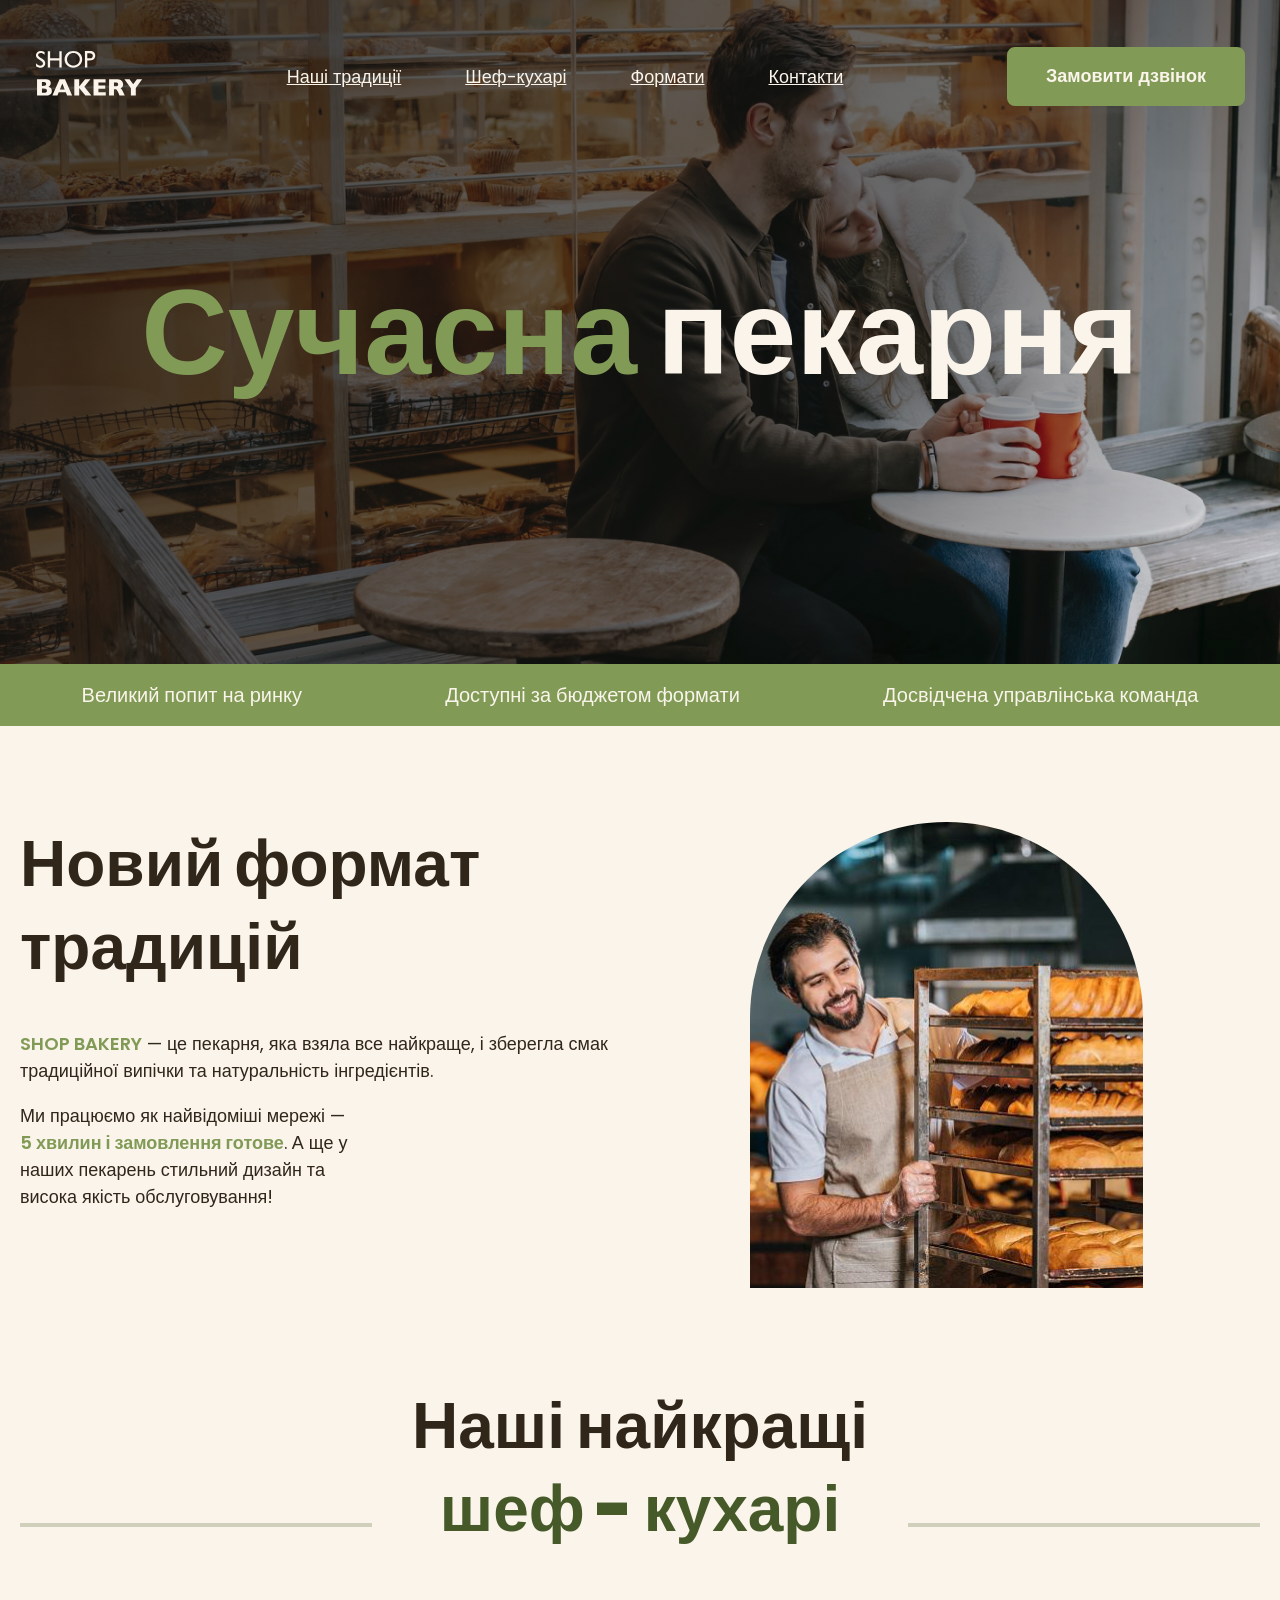
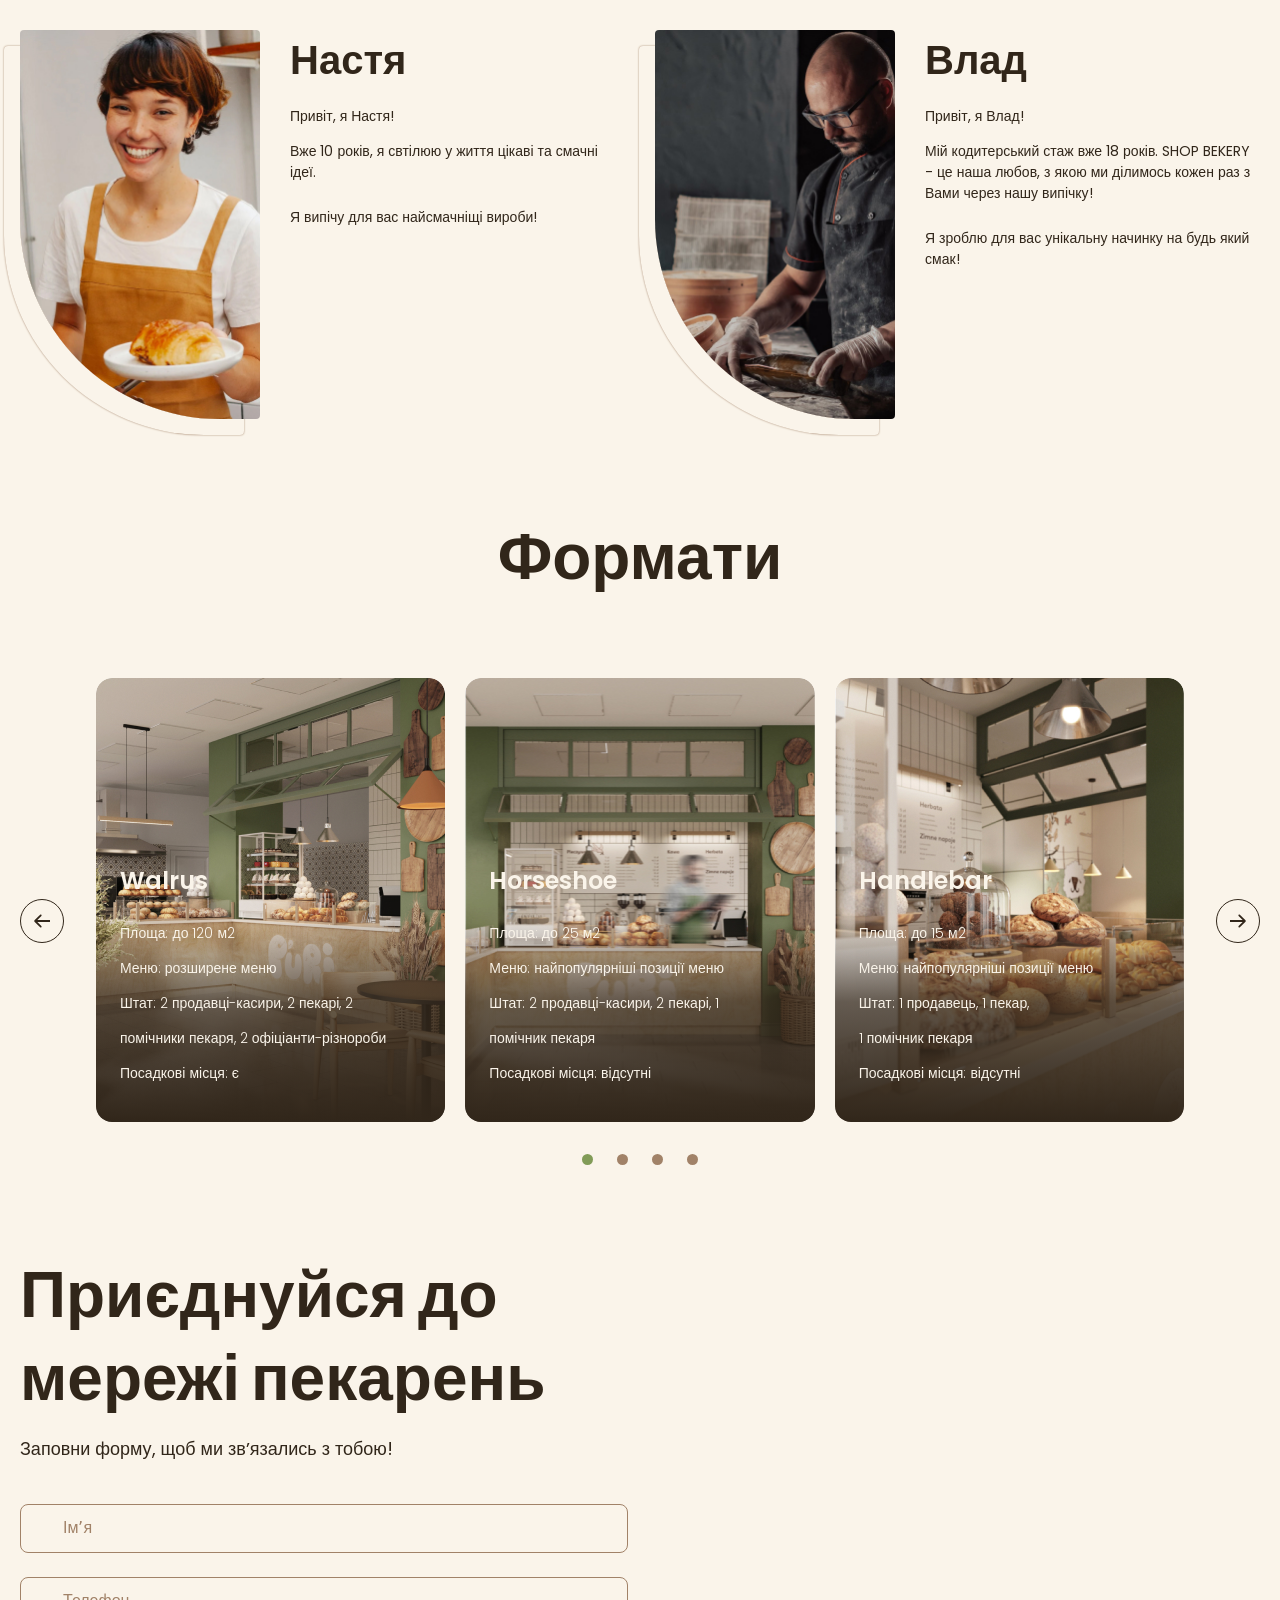
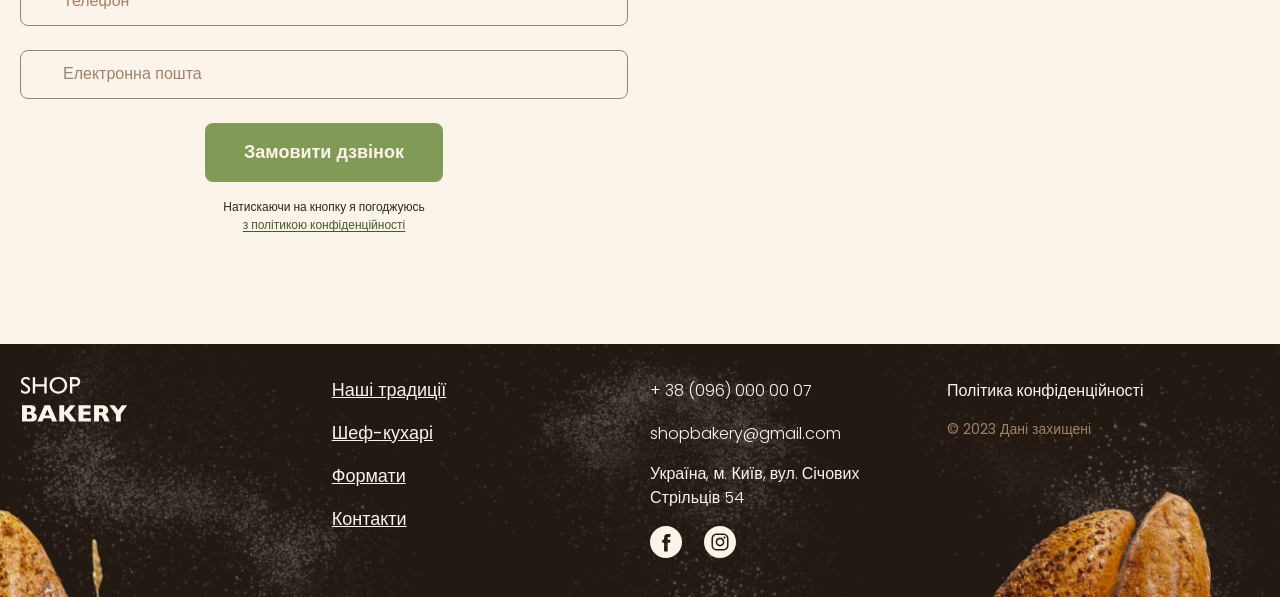
==== commit a6975070: "updated section footer final" ====
--- a/index.html
+++ b/index.html
@@ -251,49 +251,61 @@
             </div>
         </section>
     </main>
-    <footer class="footer" id="footer">
+    <footer class="footer">
         <div class="container">
-            <div class="footer-container">
-                <nav class="footer-nav">
-                <div class="footer-logo">
-                    <a href="#"><img src="/images/logo.svg" alt="logo"></a>
-                </div>
-                <ul class="footer-menu">
-                    <li><a class="link transition-all" href="#tradition">Наші традиції</a></li>
-                    <li><a class="link transition-all" href="#chef">Шеф-кухарі</a></li>
-                    <li><a class="link transition-all" href="#format">Формати</a></li>
-                    <li><a class="link transition-all" href="#contact">Контакти</a></li>
-                </ul>
+            <div class="footer__container">
+                <nav class="footer__nav">
+                    <div class="footer__logo">
+                        <a href="#">
+                            <img src="./images/logo.svg" alt="Логотип сучасної пекарні" />
+                        </a>
+                    </div>
+                    <ul class="footer__menu">
+                        <li><a class="link" href="#tradition">Наші традиції</a></li>
+                        <li><a class="link" href="#chef">Шеф-кухарі</a></li>
+                        <li><a class="link" href="#format">Формати</a></li>
+                        <li><a class="link" href="#contact">Контакти</a></li>
+                    </ul>
                 </nav>
-                <address class="footer-address">
-                    <ul class="address-list">
-                    <li><a class="address-link" href="tel:+380960000007">+ 38 (096) 000 00 07</a></li>
-                    <li><a class="address-link" href="mailto:shopbakery@gmail.com">shopbakery@gmail.com</a></li>
-                    <li>
-                        <a class="address-link" href="https://maps.app.goo.gl/YJ62x6ACTYLmqpKA8" target="_blank"> 
-                            Україна, м. Київ, вул. Січових Стрільців 54
-                        </a>
-                    </li>
-                    <div class="address-social">
-                        <li>
+                <address class="footer__address">
+                    <div class="footer__contact">
+                        <ul class="footer__address-list">
+                            <li>
+                                <a class="footer__address-link" href="tel:+380960000007">
+                                    + 38 (096) 000 00 07
+                                </a>
+                            </li>
+                            <li>
+                                <a class="footer__address-link" href="mailto:shopbakery@gmail.com">
+                                    shopbakery@gmail.com
+                                </a>
+                            </li>
+                            <li>
+                                <a class="footer__address-link" href="https://goo.gl/maps/KpjmkaboxKH6DTnk9"
+                                    target="_blank">
+                                    Україна, м. Київ, вул. Січових Стрільців 54
+                                </a>
+                            </li>
+                        </ul>
+                        <div class="footer__social">
                             <a href="#">
-                                <svg class="social-icon transition-all" width="32" height="32">
+                                <svg class="footer__social-icon" width="32" height="32">
                                     <use href="./images/icons.svg#icon-facebook"></use>
                                 </svg>
                             </a>
-                        </li>
-                        <li>
                             <a href="#">
-                                <svg class="social-icon transition-all" width="32" height="32">
+                                <svg class="footer__social-icon" width="32" height="32">
                                     <use href="./images/icons.svg#icon-instagram"></use>
                                 </svg>
                             </a>
-                        </li>
-                    </div>
-                    </ul>
-                    <div class="address-info">
-                        <a class="address-link" href="#" target="_blank">Політика конфіденційності</a>
-                        <p class="address-copyright">© 2022 Дані захищені</p>
+                        </div>
+                    </div>
+    
+                    <div class="footer__address-info">
+                        <a class="footer__address-link" href="#" target="_blank">
+                            Політика конфіденційності
+                        </a>
+                        <p class="footer__address-copyright">&copy; 2023 Дані захищені</p>
                     </div>
                 </address>
             </div>
--- a/css/main.min.css
+++ b/css/main.min.css
@@ -1 +1 @@
-@font-face{font-display:swap;font-family:"Poppins";font-style:normal;font-weight:300;src:url("../fonts/poppins-300.woff2") format("woff2"),url("../fonts/poppins-300.woff") format("woff")}@font-face{font-display:swap;font-family:"Poppins";font-style:normal;font-weight:400;src:url("../fonts/poppins-400.woff2") format("woff2"),url("../fonts/poppins-400.woff") format("woff")}@font-face{font-display:swap;font-family:"Poppins";font-style:normal;font-weight:600;src:url("../fonts/poppins-600.woff2") format("woff2"),url("../fonts/poppins-600.woff") format("woff")}@font-face{font-display:swap;font-family:"Poppins";font-style:normal;font-weight:900;src:url("../fonts/poppins-900.woff2") format("woff2"),url("../fonts/poppins-900.woff") format("woff")}:root{--color-primary-dark: #31261A;--color-primary-light: #FAF4EA;--color-secodary-line: #CFCFBC;--color-secondary-light: #A18268;--color-brand-dark: #465929;--color-brand-light: #819B57}.display-none{display:none}body{background:var(--color-primary-light);color:var(--color-primary-dark);font-family:"Poppins",sans-serif;font-size:16px;font-weight:300;line-height:1.5;margin:0}.scroll-block{overflow:hidden}*,*::after,*::before{box-sizing:border-box}.container{width:100%;max-width:1270px;padding:0 15px;margin:0 auto}h1,h2,h3,h4,h5,h6,ul,p{padding:0;margin-top:0}ul{margin-bottom:0;list-style-type:none}a{color:var(--color-primary-dark);display:inline-block}address{font-style:normal}@media screen and (min-width: 1280px){body{font-size:18px;font-weight:400}}.text-brand{color:var(--color-brand-light)}.text-brand-dark{color:var(--color-brand-dark)}.text-bold{font-weight:600}.text-uppercase{text-transform:uppercase}.visually-hidden{position:absolute;left:-10000px;top:auto;width:1px;height:1px;overflow:hidden}.rotated{transform:rotate(180deg)}.transition-all{transition:all .3s}.scroll-block{overflow:hidden}.link{color:var(--color-primary-light);line-height:1.5;cursor:pointer}.link:hover{color:var(--color-brand-light)}.button{width:238px;height:59px;display:block;background:var(--color-brand-light);color:var(--color-primary-light);font-size:18px;font-weight:600;border:2px solid var(--color-brand-light);border-radius:8px;cursor:pointer}.button:hover{background:rgba(0,0,0,0)}.button__call:hover{color:var(--color-brand-light)}.carousel-button{padding:0;display:flex;align-items:center;justify-content:center;flex-shrink:0;width:44px;height:44px;fill:var(--color-primary-dark);background:rgba(0,0,0,0);border-radius:50%;border:1px solid var(--color-primary-dark);cursor:pointer}.carousel-button:hover{background:var(--color-primary-dark);fill:var(--color-primary-light)}.input{position:relative}.input__label{position:absolute;top:16px;left:42px;color:var(--color-secondary-light);font-size:16px;line-height:1.17}.input__control{padding:8px 24px;width:100%;border:1px solid var(--color-secondary-light);background:rgba(0,0,0,0);border-radius:8px}.input__control:focus{border-color:var(--color-brand-light);outline:none}.input__control::-moz-placeholder{color:var(--color-secondary-light);font-size:16px;line-height:1.17}.input__control::placeholder{color:var(--color-secondary-light);font-size:16px;line-height:1.17}.input__control:focus::-moz-placeholder{color:var(--color-brand-dark)}.input__control:focus::placeholder{color:var(--color-brand-dark)}@media screen and (min-width: 768px){.input__control{padding:16px 42px}}.chef-card{display:flex;justify-items:center;gap:16px}.chef-card__images{width:140px;border-radius:2px 2px 2px 116px;box-shadow:-8px 8px 0 var(--color-primary-light),-8px 8px 2px var(--color-secondary-light)}.chef-card__title{margin-bottom:8px;font-size:24px;font-weight:600}.chef-card__text{font-size:14px}.chef-card__text:last-child{margin-bottom:0}@media screen and (min-width: 1280px){.chef-card{gap:30px}.chef-card__images{width:240px;border-radius:4px 4px 4px 200px;box-shadow:-16px 16px 0 var(--color-primary-light),-16px 16px 2px var(--color-secondary-light)}.chef-card__title{margin-bottom:16px;font-size:40px}.chef-card__text{margin-bottom:24px}}.format-card{position:relative;display:flex;flex-direction:column;justify-content:flex-end;min-width:349px;min-height:444px;padding:24px;background-image:linear-gradient(180deg, rgba(49, 38, 26, 0) 55.21%, rgba(49, 38, 26, 0.71) 72.92%, var(--color-primary-dark) 100%);border-radius:16px;overflow:hidden}.format-card__images{position:absolute;z-index:-1;top:0;left:0;width:100%;height:100%}.format-card__title{font-size:24px;font-weight:600;color:var(--color-primary-light)}.format-card__text{font-size:14px;font-weight:300;color:var(--color-primary-light)}.pagination{display:flex;align-items:center;justify-content:center;gap:24px}.pagination__button{padding:0;width:11px;height:11px;background-color:var(--color-secondary-light);border-radius:50%}.pagination__button--active{background-color:var(--color-brand-light)}.section{padding:20px 0}.section__title{font-size:32px;font-weight:600;line-height:1.3}.section__title--centered{text-align:center}@media screen and (min-width: 1280px){.section{padding:48px 0}.section__title{font-size:64px;font-weight:900;line-height:1.3}}.header{padding-top:16px;width:100%;position:absolute;top:0;left:0}.header__container{display:flex;align-items:center;gap:20px;padding:15px}.header__nav{display:flex;align-items:center;flex-grow:1}.header__menu{display:none}.header__button{display:none}.header__burger{padding:0;width:24px;height:24px;border:none;background:rgba(0,0,0,0);fill:var(--color-primary-light)}@media screen and (min-width: 768px){.header{padding-top:32px}.header__menu{display:flex;flex-grow:1;gap:64px;justify-content:center}.header__burger{display:none}}@media screen and (min-width: 1280px){.header__button{display:block}.header__burger{display:none}}.hero{background:linear-gradient(127deg, rgba(18, 18, 17, 0.78) 0%, rgba(18, 18, 17, 0.6) 63.89%, rgba(18, 18, 17, 0) 100%),url("../images/bg-hero.jpg");background-position:center top;background-repeat:no-repeat;background-size:cover;padding:160px 0 48px 0}.hero__title{color:var(--color-primary-light);font-size:67px;font-weight:900;line-height:1;text-align:center;margin-bottom:0}.hero__button{display:block;margin:48px auto auto}@media screen and (min-width: 1280px){.hero{padding:272px 0}.hero__title{font-size:120px}.hero__button{display:none}}.advantages{padding:16px 0}.advantages__list{padding:24px 40px;background-color:var(--color-secodary-line);border-radius:24px;display:flex;flex-direction:column;gap:16px}.advantages__item{font-size:14px}@media screen and (min-width: 1280px){.advantages{background-color:var(--color-brand-light)}.advantages__list{padding:0;margin-bottom:0;border-radius:0;background-color:rgba(0,0,0,0);color:var(--color-primary-light);flex-direction:row;justify-content:space-around;gap:20px}.advantages__item{font-size:20px;font-weight:300}}.traditions{padding-top:40px}.traditions__images{display:none}@media screen and (min-width: 768px){.traditions{padding-top:96px}.traditions__container{display:flex;gap:20px}.traditions__content{max-width:710px}.traditions__title{margin-bottom:42px}.traditions__text{max-width:600px}.traditions__text--limit{max-width:340px}.traditions__images{display:block;border-radius:400px 400px 0 0}}.chefs__title{position:relative;margin:0 auto 24px}.chefs__title--centered{text-align:center}.chefs__title::before,.chefs__title::after{display:none;content:"";width:352px;border:2px solid var(--color-secodary-line);position:absolute;bottom:23px}.chefs__title::before{left:0}.chefs__title::after{right:0}.chefs__list{display:flex;flex-wrap:wrap;flex-direction:column;gap:40px}@media screen and (min-width: 1280px){.chefs__title{margin-top:80px}.chefs__title::before,.chefs__title::after{display:block}.chefs__item{flex-basis:calc((100% - 30px)/2)}}@media screen and (min-width: 768px){.chefs__list{flex-direction:row;gap:50px 30px}}.formats__title{margin-bottom:80px}.formats__slider{display:flex;justify-content:center;align-items:center;gap:32px}.formats__container{overflow:hidden}.formats__list{margin-bottom:32px}.formats__button{display:none}@media screen and (min-width: 768px){.formats__button{display:flex}}.contact{padding:40px 0 0 0}.contact__container{display:flex;flex-direction:column;justify-content:space-between;gap:32px}.contact__title{margin-bottom:16px}.contact__text{margin-bottom:42px}.contact__form-field{margin-bottom:24px}.contact__button{margin:0 auto 16px}.contact__map{margin:0 -24px;min-height:176px;border-radius:16px;flex-shrink:0;border:none}@media screen and (min-width: 1280px){.contact{padding-bottom:96px}.contact__container{display:flex;flex-direction:row;justify-content:space-between;gap:32px}.contact__title{margin-bottom:16px}.contact__text{margin-bottom:42px}.contact__form-field{margin-bottom:24px}.contact__button{margin:0 auto 16px}.contact__map{margin:auto;width:600px;height:595px;flex-shrink:0;border:none}}.footer{padding:32px 0;background:url("../images/bg-footer.png");background-color:var(--color-primary-dark);background-position:center top;background-repeat:no-repeat;background-size:cover;position:relative}.footer::before,.footer::after{background-repeat:no-repeat;background-size:cover;content:"";position:absolute;bottom:0}.footer::before{background-image:url("../images/decor_footer_bread-left.png");width:180px;height:120px}.footer::after{background-image:url("../images/decor_footer_bread-right.png");width:380px;height:190px;right:0}.footer-container{display:flex;gap:20px}.footer-nav,.footer-address{display:flex;flex-basis:50%;gap:20px}.footer-logo,.footer-menu,.address-list{flex-grow:1}.address-social{padding-top:16px;display:flex;gap:22px}.address-link{color:var(--color-primary-light);font-size:16px;font-weight:300;text-decoration:none}.social-link:hover{color:var(--color-brand-light)}.social-icon{fill:var(--color-primary-light)}.social-icon:hover{fill:var(--color-brand-light)}.address-copyright{color:#a18268;font-size:14px}.mobile-menu{width:100%;height:100%;position:fixed;top:0;left:0;background-color:var(--color-primary-light);transform:translateX(-100%);transition:transform .3s}.mobile-menu__logo{margin:16px 0 32px 24px}.mobile-menu__btn-close{background:rgba(0,0,0,0);border:none;width:24px;height:24px;position:absolute;top:16px;right:24px}.mobile-menu__btn-close::before,.mobile-menu__btn-close::after{position:absolute;top:40%;right:0;content:"";width:24px;height:2px;background:var(--color-primary-dark)}.mobile-menu__btn-close::before{transform:rotate(45deg)}.mobile-menu__btn-close::after{transform:rotate(-45deg)}.mobile-menu.is-open{transform:translateX(0)}.mobile-menu__list{margin-left:24px;display:flex;flex-direction:column;gap:16px}.backdrop{padding:15px 0;position:fixed;top:0;left:0;right:0;bottom:0;background-color:rgba(0,0,0,.5);display:flex;align-items:center;justify-content:center;transition:opacity .3s,visibility .3s}.backdrop.is-hidden{opacity:0;visibility:hidden;pointer-events:none}.modal{padding:128px;width:100%;max-width:880px;height:100%;max-height:880px;background-color:var(--color-primary-light);border-radius:32px;overflow-y:auto;position:relative}.modal__title{margin-bottom:8px;text-align:center}.modal__text{margin-bottom:72px;text-align:center}.modal__form-fiald{margin-bottom:32px}.modal__button{display:block;margin:24px auto}.modal__btn-close{cursor:pointer;width:24px;height:24px;background:rgba(0,0,0,0);border:none;position:absolute;top:6%;left:90%}.modal__btn-close::before,.modal__btn-close::after{position:absolute;top:40%;right:0;content:"";width:24px;height:2px;background:var(--color-primary-dark)}.modal__btn-close::before{transform:rotate(45deg)}.modal__btn-close::after{transform:rotate(-45deg)}.privacy{margin:0 auto;max-width:220px;font-size:12px;text-align:center;font-weight:500}.privacy__link{color:var(--color-brand-dark);text-underline-offset:2px}/*# sourceMappingURL=main.min.css.map */+@font-face{font-display:swap;font-family:"Poppins";font-style:normal;font-weight:300;src:url("../fonts/poppins-300.woff2") format("woff2"),url("../fonts/poppins-300.woff") format("woff")}@font-face{font-display:swap;font-family:"Poppins";font-style:normal;font-weight:400;src:url("../fonts/poppins-400.woff2") format("woff2"),url("../fonts/poppins-400.woff") format("woff")}@font-face{font-display:swap;font-family:"Poppins";font-style:normal;font-weight:600;src:url("../fonts/poppins-600.woff2") format("woff2"),url("../fonts/poppins-600.woff") format("woff")}@font-face{font-display:swap;font-family:"Poppins";font-style:normal;font-weight:900;src:url("../fonts/poppins-900.woff2") format("woff2"),url("../fonts/poppins-900.woff") format("woff")}:root{--color-primary-dark: #31261A;--color-primary-light: #FAF4EA;--color-secodary-line: #CFCFBC;--color-secondary-light: #A18268;--color-brand-dark: #465929;--color-brand-light: #819B57}.display-none{display:none}body{background:var(--color-primary-light);color:var(--color-primary-dark);font-family:"Poppins",sans-serif;font-size:16px;font-weight:300;line-height:1.5;margin:0}.scroll-block{overflow:hidden}*,*::after,*::before{box-sizing:border-box}.container{width:100%;max-width:1270px;padding:0 15px;margin:0 auto}h1,h2,h3,h4,h5,h6,ul,p{padding:0;margin-top:0}ul{margin-bottom:0;list-style-type:none}a{color:var(--color-primary-light);display:inline-block}address{font-style:normal}@media screen and (min-width: 1280px){body{font-size:18px;font-weight:400}}.text-brand{color:var(--color-brand-light)}.text-brand-dark{color:var(--color-brand-dark)}.text-bold{font-weight:600}.text-uppercase{text-transform:uppercase}.visually-hidden{position:absolute;left:-10000px;top:auto;width:1px;height:1px;overflow:hidden}.rotated{transform:rotate(180deg)}.transition-all{transition:all .3s}.scroll-block{overflow:hidden}.link{color:var(--color-primary-light);line-height:1.5;cursor:pointer}.link:hover{color:var(--color-brand-light)}.button{width:238px;height:59px;display:block;background:var(--color-brand-light);color:var(--color-primary-light);font-size:18px;font-weight:600;border:2px solid var(--color-brand-light);border-radius:8px;cursor:pointer}.button:hover{background:rgba(0,0,0,0)}.button__call:hover{color:var(--color-brand-light)}.carousel-button{padding:0;display:flex;align-items:center;justify-content:center;flex-shrink:0;width:44px;height:44px;fill:var(--color-primary-dark);background:rgba(0,0,0,0);border-radius:50%;border:1px solid var(--color-primary-dark);cursor:pointer}.carousel-button:hover{background:var(--color-primary-dark);fill:var(--color-primary-light)}.input{position:relative}.input__label{position:absolute;top:16px;left:42px;color:var(--color-secondary-light);font-size:16px;line-height:1.17}.input__control{padding:8px 24px;width:100%;border:1px solid var(--color-secondary-light);background:rgba(0,0,0,0);border-radius:8px}.input__control:focus{border-color:var(--color-brand-light);outline:none}.input__control::-moz-placeholder{color:var(--color-secondary-light);font-size:16px;line-height:1.17}.input__control::placeholder{color:var(--color-secondary-light);font-size:16px;line-height:1.17}.input__control:focus::-moz-placeholder{color:var(--color-brand-dark)}.input__control:focus::placeholder{color:var(--color-brand-dark)}@media screen and (min-width: 768px){.input__control{padding:16px 42px}}.chef-card{display:flex;justify-items:center;gap:16px}.chef-card__images{width:140px;border-radius:2px 2px 2px 116px;box-shadow:-8px 8px 0 var(--color-primary-light),-8px 8px 2px var(--color-secondary-light)}.chef-card__title{margin-bottom:8px;font-size:24px;font-weight:600}.chef-card__text{font-size:14px}.chef-card__text:last-child{margin-bottom:0}@media screen and (min-width: 1280px){.chef-card{gap:30px}.chef-card__images{width:240px;border-radius:4px 4px 4px 200px;box-shadow:-16px 16px 0 var(--color-primary-light),-16px 16px 2px var(--color-secondary-light)}.chef-card__title{margin-bottom:16px;font-size:40px}.chef-card__text{margin-bottom:24px}}.format-card{position:relative;display:flex;flex-direction:column;justify-content:flex-end;min-width:349px;min-height:444px;padding:24px;background-image:linear-gradient(180deg, rgba(49, 38, 26, 0) 55.21%, rgba(49, 38, 26, 0.71) 72.92%, var(--color-primary-dark) 100%);border-radius:16px;overflow:hidden}.format-card__images{position:absolute;z-index:-1;top:0;left:0;width:100%;height:100%}.format-card__title{font-size:24px;font-weight:600;color:var(--color-primary-light)}.format-card__text{font-size:14px;font-weight:300;color:var(--color-primary-light)}.pagination{display:flex;align-items:center;justify-content:center;gap:24px}.pagination__button{padding:0;width:11px;height:11px;background-color:var(--color-secondary-light);border-radius:50%}.pagination__button--active{background-color:var(--color-brand-light)}.section{padding:20px 0}.section__title{font-size:32px;font-weight:600;line-height:1.3}.section__title--centered{text-align:center}@media screen and (min-width: 1280px){.section{padding:48px 0}.section__title{font-size:64px;font-weight:900;line-height:1.3}}.header{padding-top:16px;width:100%;position:absolute;top:0;left:0}.header__container{display:flex;align-items:center;gap:20px;padding:15px}.header__nav{display:flex;align-items:center;flex-grow:1}.header__menu{display:none}.header__button{display:none}.header__burger{padding:0;width:24px;height:24px;border:none;background:rgba(0,0,0,0);fill:var(--color-primary-light)}@media screen and (min-width: 768px){.header{padding-top:32px}.header__menu{display:flex;flex-grow:1;gap:64px;justify-content:center}.header__burger{display:none}}@media screen and (min-width: 1280px){.header__button{display:block}.header__burger{display:none}}.hero{background:linear-gradient(127deg, rgba(18, 18, 17, 0.78) 0%, rgba(18, 18, 17, 0.6) 63.89%, rgba(18, 18, 17, 0) 100%),url("../images/bg-hero.jpg");background-position:center top;background-repeat:no-repeat;background-size:cover;padding:160px 0 48px 0}.hero__title{color:var(--color-primary-light);font-size:67px;font-weight:900;line-height:1;text-align:center;margin-bottom:0}.hero__button{display:block;margin:48px auto auto}@media screen and (min-width: 1280px){.hero{padding:272px 0}.hero__title{font-size:120px}.hero__button{display:none}}.advantages{padding:16px 0}.advantages__list{padding:24px 40px;background-color:var(--color-secodary-line);border-radius:24px;display:flex;flex-direction:column;gap:16px}.advantages__item{font-size:14px}@media screen and (min-width: 1280px){.advantages{background-color:var(--color-brand-light)}.advantages__list{padding:0;margin-bottom:0;border-radius:0;background-color:rgba(0,0,0,0);color:var(--color-primary-light);flex-direction:row;justify-content:space-around;gap:20px}.advantages__item{font-size:20px;font-weight:300}}.traditions{padding-top:40px}.traditions__images{display:none}@media screen and (min-width: 768px){.traditions{padding-top:96px}.traditions__container{display:flex;gap:20px}.traditions__content{max-width:710px}.traditions__title{margin-bottom:42px}.traditions__text{max-width:600px}.traditions__text--limit{max-width:340px}.traditions__images{display:block;border-radius:400px 400px 0 0}}.chefs__title{position:relative;margin:0 auto 24px}.chefs__title--centered{text-align:center}.chefs__title::before,.chefs__title::after{display:none;content:"";width:352px;border:2px solid var(--color-secodary-line);position:absolute;bottom:23px}.chefs__title::before{left:0}.chefs__title::after{right:0}.chefs__list{display:flex;flex-wrap:wrap;flex-direction:column;gap:40px}@media screen and (min-width: 1280px){.chefs__title{margin-bottom:80px}.chefs__title::before,.chefs__title::after{display:block}.chefs__item{flex-basis:calc((100% - 30px)/2)}}@media screen and (min-width: 768px){.chefs__list{flex-direction:row;gap:50px 30px}}.formats__title{margin-bottom:80px}.formats__slider{display:flex;justify-content:center;align-items:center;gap:32px}.formats__container{overflow:hidden}.formats__list{margin-bottom:32px}.formats__button{display:none}@media screen and (min-width: 768px){.formats__button{display:flex}}.contact{padding:40px 0 0 0}.contact__container{display:flex;flex-direction:column;justify-content:space-between;gap:32px}.contact__title{margin-bottom:16px}.contact__text{margin-bottom:42px}.contact__form-field{margin-bottom:24px}.contact__button{margin:0 auto 16px}.contact__map{margin:0 -24px;min-height:176px;border-radius:16px;flex-shrink:0;border:none}@media screen and (min-width: 1280px){.contact{padding-bottom:96px}.contact__container{display:flex;flex-direction:row;justify-content:space-between;gap:32px}.contact__title{margin-bottom:16px}.contact__text{margin-bottom:42px}.contact__form-field{margin-bottom:24px}.contact__button{margin:0 auto 16px}.contact__map{margin:auto;width:600px;height:595px;flex-shrink:0;border:none}}.footer{padding:32px 0;background:url("../images/bg-footer.png");background-color:var(--color-primary-dark);background-position:center top;background-repeat:no-repeat;background-size:cover;position:relative}.footer::before,.footer::after{background-repeat:no-repeat;background-size:cover;content:"";position:absolute;bottom:0}.footer::before{background-image:url("../images/decor_footer_bread-left.png");width:180px;height:120px}.footer::after{background-image:url("../images/decor_footer_bread-right.png");width:380px;height:190px;right:0}.footer__container{display:flex;gap:20px}.footer__nav,.footer__address{display:flex;flex-basis:50%;gap:20px}.footer__logo,.footer__menu,.footer__address-list{flex-grow:1}.footer__address-list{max-width:277px}.footer__menu a,.footer__address-link{padding-bottom:16px}.footer__address-link{color:var(--color-primary-light);font-size:16px;font-weight:300;text-decoration:none}.footer__address-link:hover{color:var(--color-brand-light)}.footer__social{display:flex;gap:22px}.footer__social-icon{fill:var(--color-primary-light)}.footer__social-icon:hover{fill:var(--color-brand-light)}.footer__address-copyright{color:#a18268;font-size:14px}.mobile-menu{width:100%;height:100%;position:fixed;top:0;left:0;background-color:var(--color-primary-light);transform:translateX(-100%);transition:transform .3s}.mobile-menu__logo{margin:16px 0 32px 24px}.mobile-menu__btn-close{background:rgba(0,0,0,0);border:none;width:24px;height:24px;position:absolute;top:16px;right:24px}.mobile-menu__btn-close::before,.mobile-menu__btn-close::after{position:absolute;top:40%;right:0;content:"";width:24px;height:2px;background:var(--color-primary-dark)}.mobile-menu__btn-close::before{transform:rotate(45deg)}.mobile-menu__btn-close::after{transform:rotate(-45deg)}.mobile-menu.is-open{transform:translateX(0)}.mobile-menu__list{margin-left:24px;display:flex;flex-direction:column;gap:16px}.backdrop{padding:15px 0;position:fixed;top:0;left:0;right:0;bottom:0;background-color:rgba(0,0,0,.5);display:flex;align-items:center;justify-content:center;transition:opacity .3s,visibility .3s}.backdrop.is-hidden{opacity:0;visibility:hidden;pointer-events:none}.modal{padding:128px;width:100%;max-width:880px;height:100%;max-height:880px;background-color:var(--color-primary-light);border-radius:32px;overflow-y:auto;position:relative}.modal__title{margin-bottom:8px;text-align:center}.modal__text{margin-bottom:72px;text-align:center}.modal__form-fiald{margin-bottom:32px}.modal__button{display:block;margin:24px auto}.modal__btn-close{cursor:pointer;width:24px;height:24px;background:rgba(0,0,0,0);border:none;position:absolute;top:6%;left:90%}.modal__btn-close::before,.modal__btn-close::after{position:absolute;top:40%;right:0;content:"";width:24px;height:2px;background:var(--color-primary-dark)}.modal__btn-close::before{transform:rotate(45deg)}.modal__btn-close::after{transform:rotate(-45deg)}.privacy{margin:0 auto;max-width:220px;font-size:12px;text-align:center;font-weight:500}.privacy__link{color:var(--color-brand-dark);text-underline-offset:2px}/*# sourceMappingURL=main.min.css.map */
